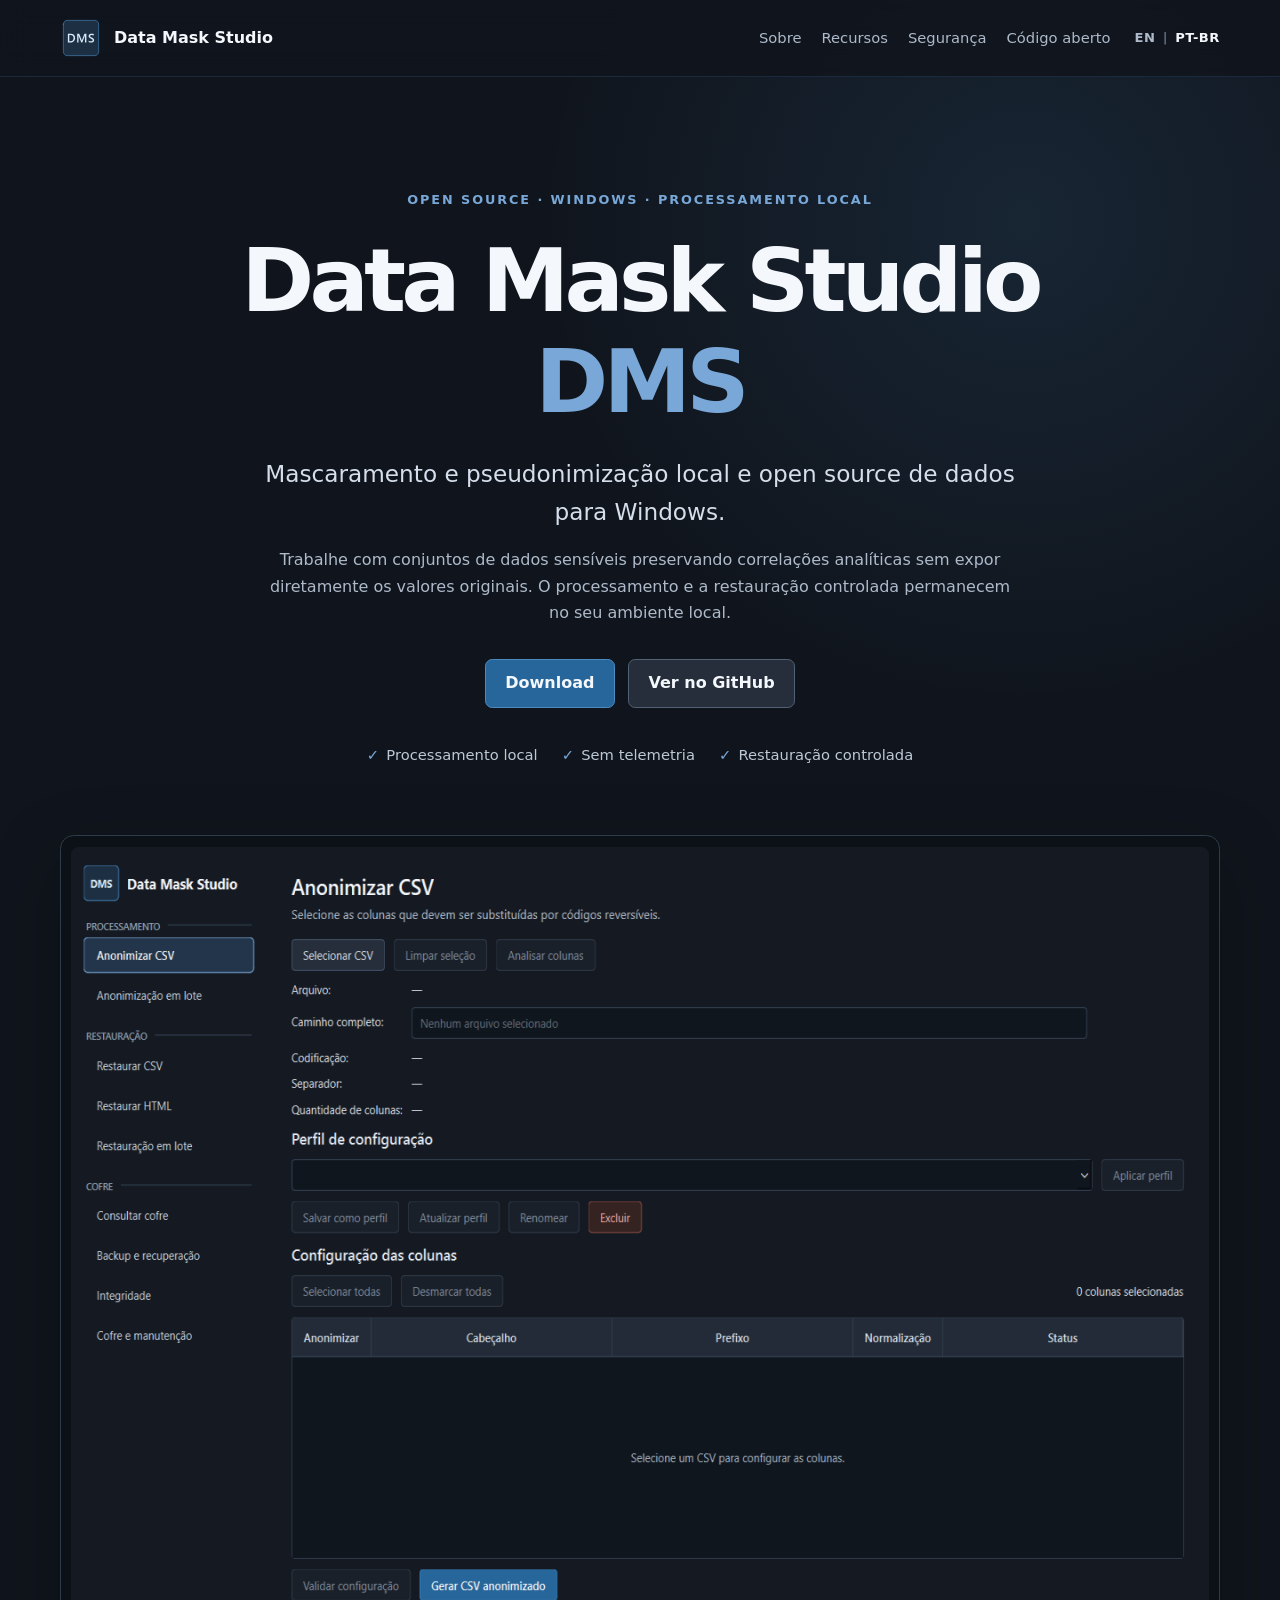
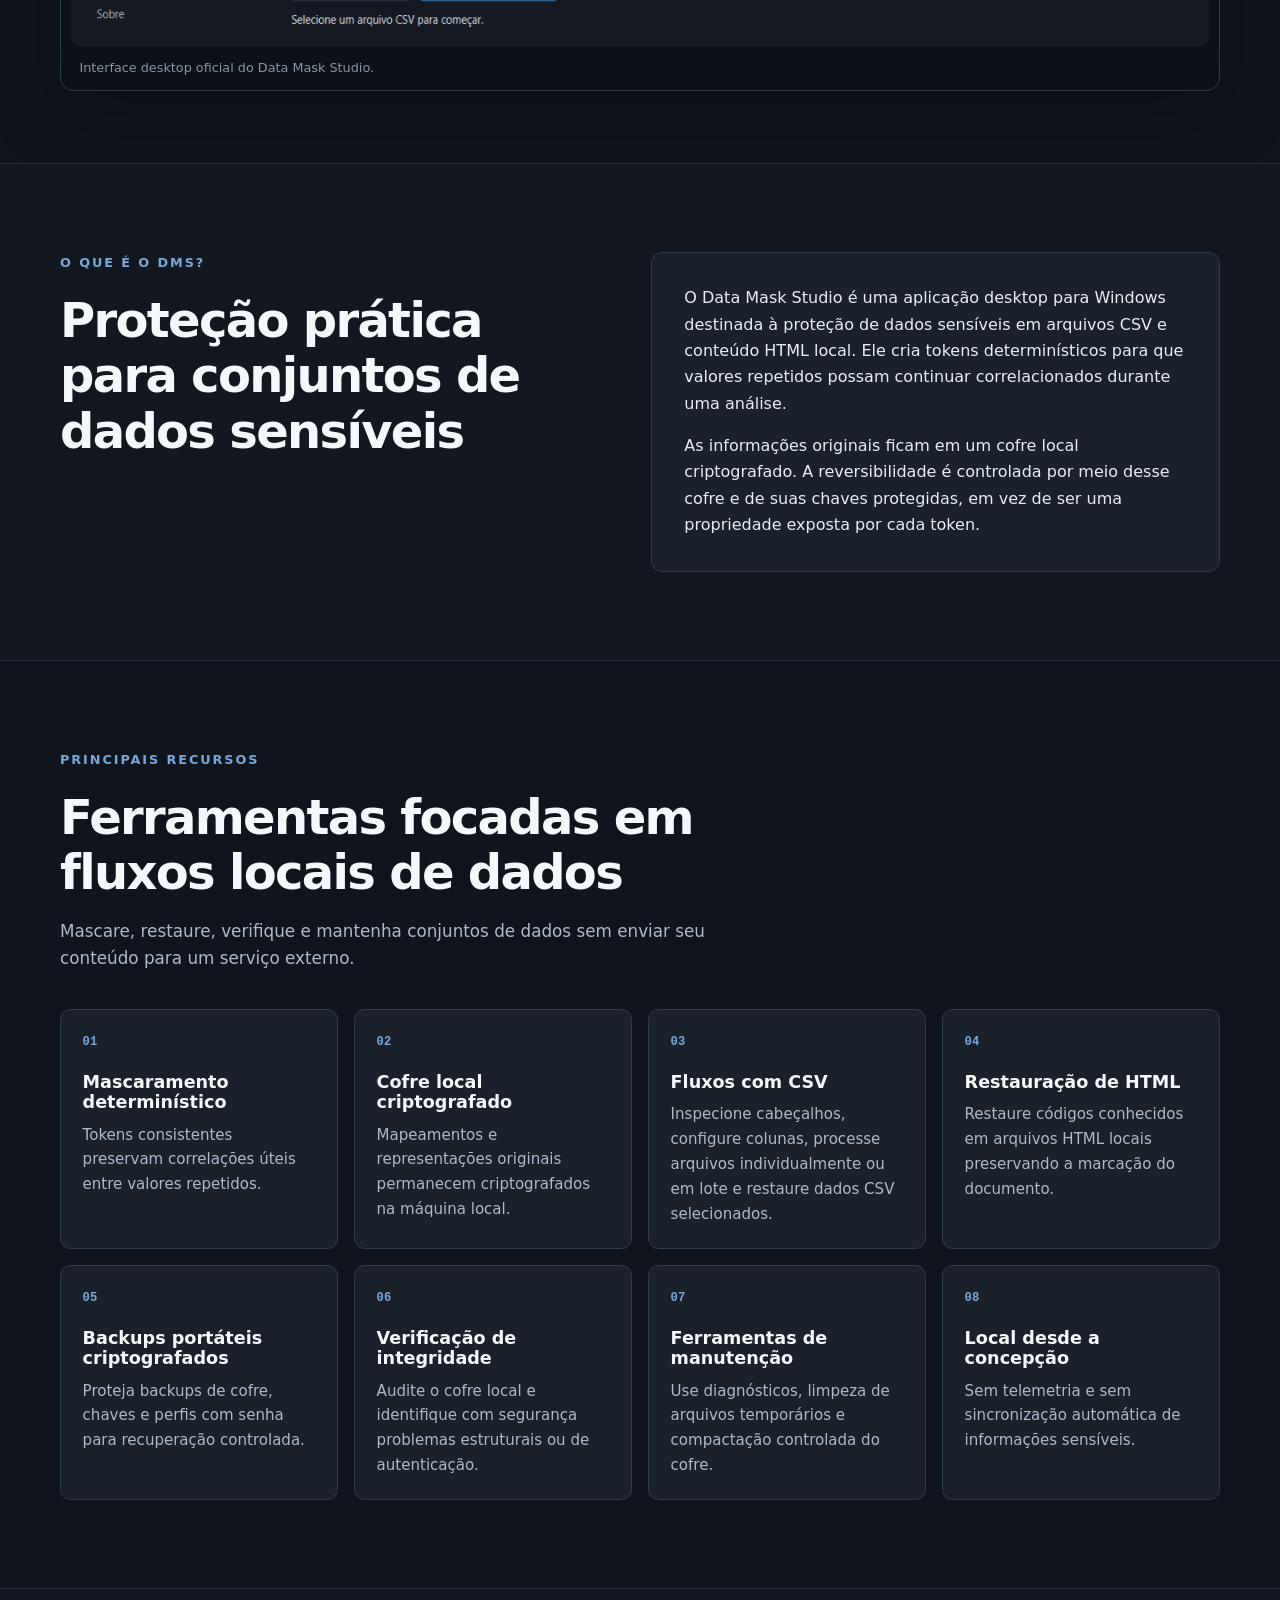
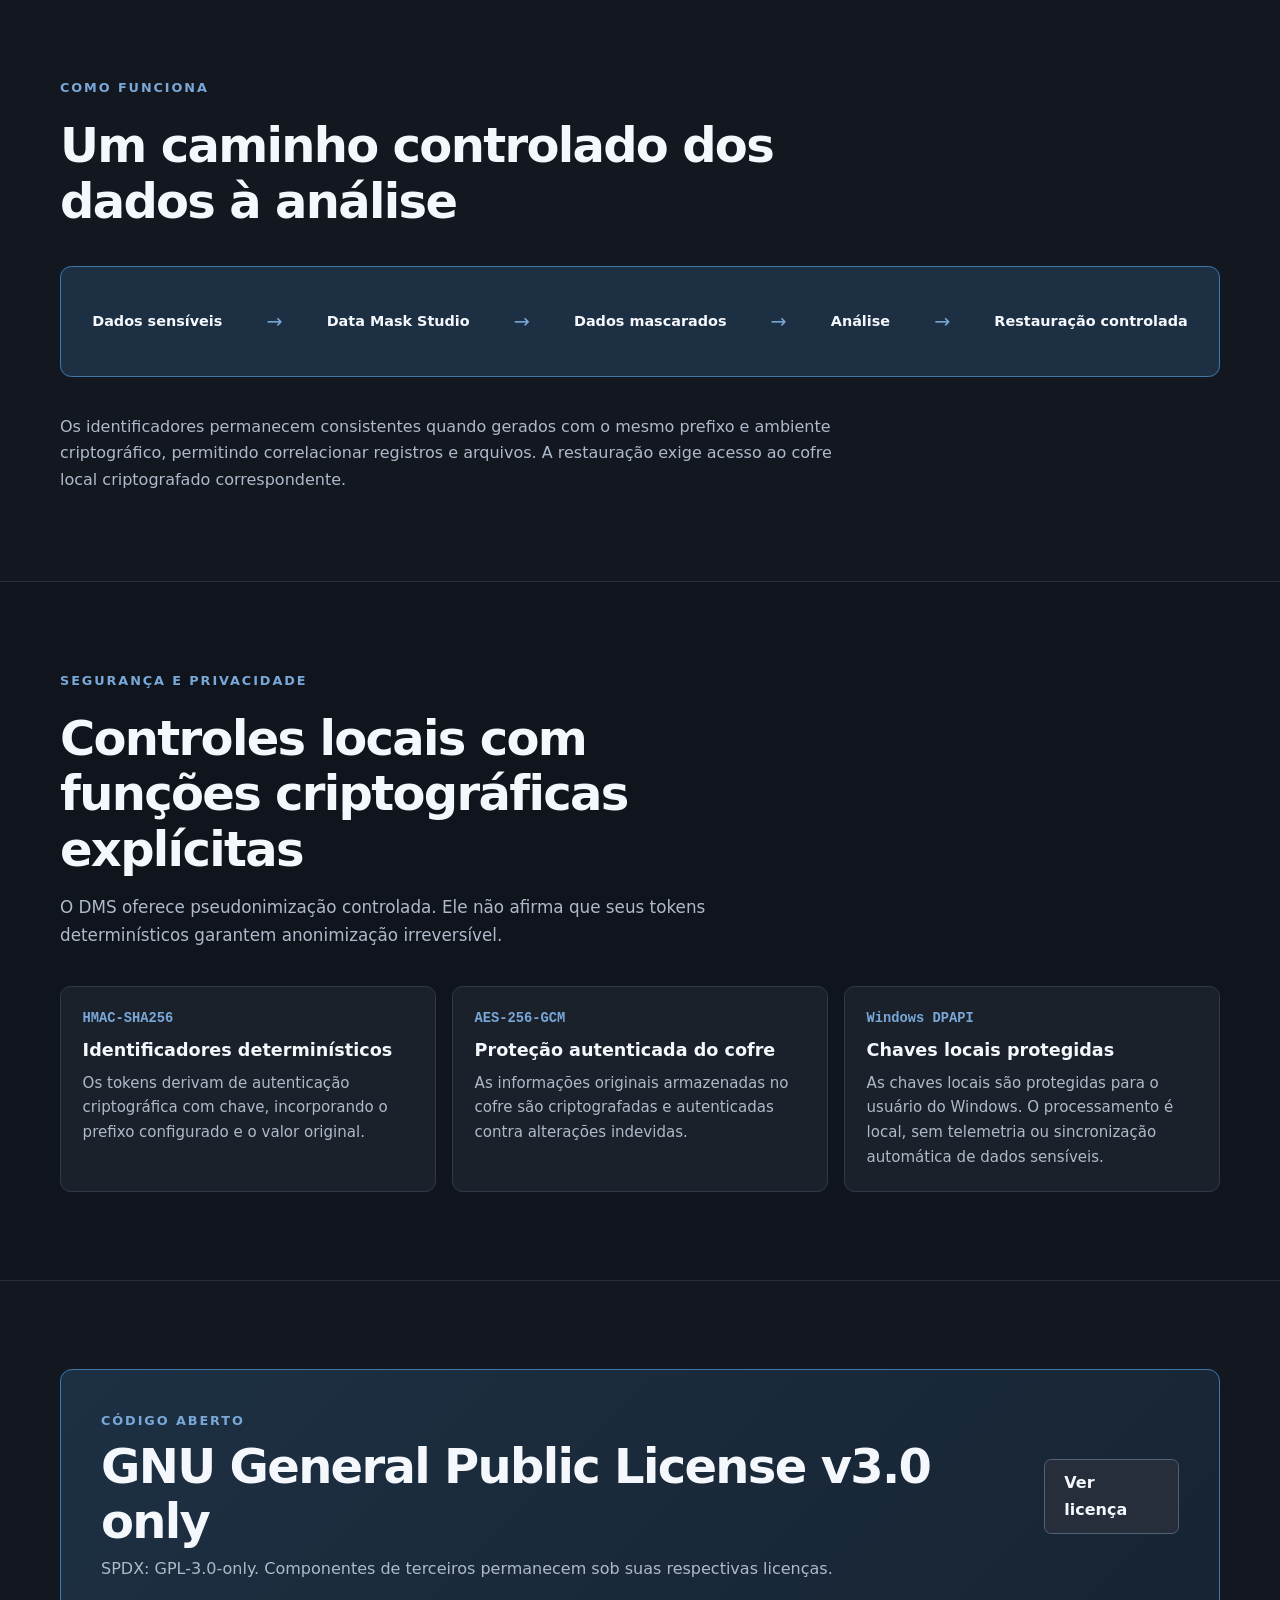
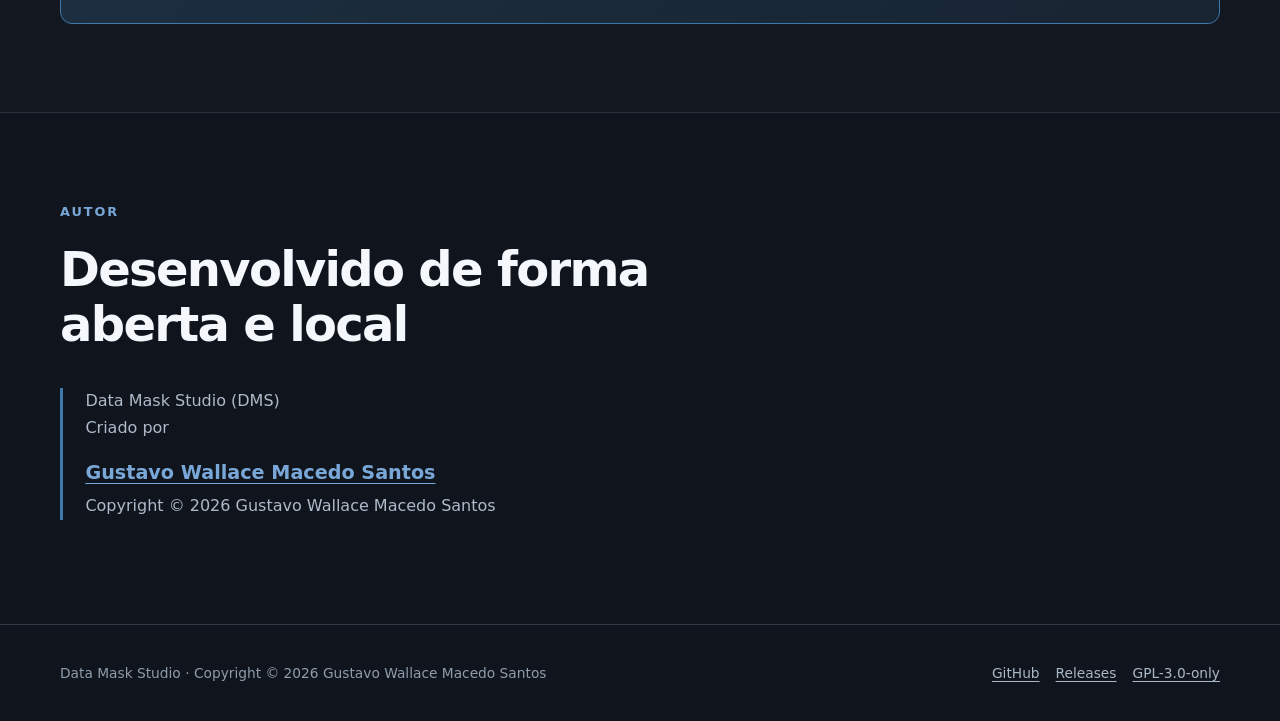
==== docs/pt-br/index.html @ a57880ec "site oficial do Data Mask Studio" ====
<!doctype html>
<html lang="pt-BR">
  <head>
    <meta charset="utf-8">
    <meta name="viewport" content="width=device-width, initial-scale=1">
    <meta name="theme-color" content="#10151d">
    <title>Data Mask Studio (DMS) — Mascaramento de Dados para Windows</title>
    <meta name="description" content="Data Mask Studio (DMS) é uma aplicação open source para mascaramento de dados e pseudonimização local de dados sensíveis no Windows.">
    <link rel="canonical" href="https://gustavo-wallace.github.io/data-mask-studio/pt-br/">
    <link rel="alternate" hreflang="en" href="https://gustavo-wallace.github.io/data-mask-studio/">
    <link rel="alternate" hreflang="pt-BR" href="https://gustavo-wallace.github.io/data-mask-studio/pt-br/">
    <link rel="alternate" hreflang="x-default" href="https://gustavo-wallace.github.io/data-mask-studio/">
    <link rel="icon" href="../assets/dms_icon.svg" type="image/svg+xml">
    <link rel="stylesheet" href="../styles.css">
    <meta property="og:title" content="Data Mask Studio (DMS) — Mascaramento de Dados para Windows">
    <meta property="og:description" content="Mascaramento e pseudonimização local e open source de dados sensíveis para Windows.">
    <meta property="og:type" content="website">
    <meta property="og:url" content="https://gustavo-wallace.github.io/data-mask-studio/pt-br/">
    <meta property="og:image" content="https://gustavo-wallace.github.io/data-mask-studio/assets/dms_icon_1024.png">
    <meta property="og:image:alt" content="Monograma DMS do Data Mask Studio">
    <meta property="og:site_name" content="Data Mask Studio">
    <meta property="og:locale" content="pt_BR">
    <meta property="og:locale:alternate" content="en_US">
    <script type="application/ld+json">
      {
        "@context": "https://schema.org",
        "@type": "SoftwareApplication",
        "name": "Data Mask Studio",
        "alternateName": "DMS",
        "description": "Aplicação local para Windows voltada ao mascaramento determinístico e à pseudonimização controlada de dados.",
        "applicationCategory": "SecurityApplication",
        "operatingSystem": "Windows",
        "codeRepository": "https://github.com/Gustavo-Wallace/data-mask-studio",
        "downloadUrl": "https://github.com/Gustavo-Wallace/data-mask-studio/releases/latest",
        "license": "https://www.gnu.org/licenses/gpl-3.0.html",
        "author": {
          "@type": "Person",
          "name": "Gustavo Wallace Macedo Santos",
          "url": "https://github.com/Gustavo-Wallace"
        }
      }
    </script>
  </head>
  <body>
    <a class="skip-link" href="#conteudo-principal">Ir para o conteúdo principal</a>
    <header class="site-header">
      <div class="container header-inner">
        <a class="brand" href="./" aria-label="Página inicial do Data Mask Studio">
          <img src="../assets/dms_icon.svg" alt="" width="42" height="42">
          <span>Data Mask Studio</span>
        </a>
        <div class="header-actions">
          <nav class="primary-nav" aria-label="Navegação principal">
            <a href="#sobre">Sobre</a>
            <a href="#recursos">Recursos</a>
            <a href="#seguranca">Segurança</a>
            <a href="#codigo-aberto">Código aberto</a>
          </nav>
          <nav class="language-switcher" aria-label="Seleção de idioma">
            <a href="../" lang="en" hreflang="en">EN</a>
            <span aria-hidden="true">|</span>
            <a href="./" lang="pt-BR" hreflang="pt-BR" aria-current="page">PT-BR</a>
          </nav>
        </div>
      </div>
    </header>

    <main id="conteudo-principal">
      <section class="hero">
        <div class="container">
          <div class="hero-copy">
            <p class="eyebrow">Open source · Windows · Processamento local</p>
            <h1>Data Mask Studio <span>DMS</span></h1>
            <p class="hero-lead">Mascaramento e pseudonimização local e open source de dados para Windows.</p>
            <p class="hero-summary">Trabalhe com conjuntos de dados sensíveis preservando correlações analíticas sem expor diretamente os valores originais. O processamento e a restauração controlada permanecem no seu ambiente local.</p>
            <div class="button-row">
              <a class="button button-primary" href="https://github.com/Gustavo-Wallace/data-mask-studio/releases/latest">Download</a>
              <a class="button" href="https://github.com/Gustavo-Wallace/data-mask-studio">Ver no GitHub</a>
            </div>
            <ul class="trust-list" aria-label="Principais características de privacidade">
              <li>Processamento local</li>
              <li>Sem telemetria</li>
              <li>Restauração controlada</li>
            </ul>
          </div>
          <figure class="product-preview">
            <img src="../assets/data-mask-studio-main.png" alt="Interface desktop do Data Mask Studio exibindo a configuração do mascaramento de CSV" width="1280" height="800">
            <figcaption>Interface desktop oficial do Data Mask Studio.</figcaption>
          </figure>
        </div>
      </section>

      <section class="section section-quiet" id="sobre">
        <div class="container two-column">
          <div class="section-heading">
            <p class="eyebrow">O que é o DMS?</p>
            <h2>Proteção prática para conjuntos de dados sensíveis</h2>
          </div>
          <div class="prose-panel">
            <p>O Data Mask Studio é uma aplicação desktop para Windows destinada à proteção de dados sensíveis em arquivos CSV e conteúdo HTML local. Ele cria tokens determinísticos para que valores repetidos possam continuar correlacionados durante uma análise.</p>
            <p>As informações originais ficam em um cofre local criptografado. A reversibilidade é controlada por meio desse cofre e de suas chaves protegidas, em vez de ser uma propriedade exposta por cada token.</p>
          </div>
        </div>
      </section>

      <section class="section" id="recursos">
        <div class="container">
          <div class="section-heading">
            <p class="eyebrow">Principais recursos</p>
            <h2>Ferramentas focadas em fluxos locais de dados</h2>
            <p class="section-intro">Mascare, restaure, verifique e mantenha conjuntos de dados sem enviar seu conteúdo para um serviço externo.</p>
          </div>
          <div class="feature-grid">
            <article class="feature-card">
              <span class="feature-number">01</span>
              <h3>Mascaramento determinístico</h3>
              <p>Tokens consistentes preservam correlações úteis entre valores repetidos.</p>
            </article>
            <article class="feature-card">
              <span class="feature-number">02</span>
              <h3>Cofre local criptografado</h3>
              <p>Mapeamentos e representações originais permanecem criptografados na máquina local.</p>
            </article>
            <article class="feature-card">
              <span class="feature-number">03</span>
              <h3>Fluxos com CSV</h3>
              <p>Inspecione cabeçalhos, configure colunas, processe arquivos individualmente ou em lote e restaure dados CSV selecionados.</p>
            </article>
            <article class="feature-card">
              <span class="feature-number">04</span>
              <h3>Restauração de HTML</h3>
              <p>Restaure códigos conhecidos em arquivos HTML locais preservando a marcação do documento.</p>
            </article>
            <article class="feature-card">
              <span class="feature-number">05</span>
              <h3>Backups portáteis criptografados</h3>
              <p>Proteja backups de cofre, chaves e perfis com senha para recuperação controlada.</p>
            </article>
            <article class="feature-card">
              <span class="feature-number">06</span>
              <h3>Verificação de integridade</h3>
              <p>Audite o cofre local e identifique com segurança problemas estruturais ou de autenticação.</p>
            </article>
            <article class="feature-card">
              <span class="feature-number">07</span>
              <h3>Ferramentas de manutenção</h3>
              <p>Use diagnósticos, limpeza de arquivos temporários e compactação controlada do cofre.</p>
            </article>
            <article class="feature-card">
              <span class="feature-number">08</span>
              <h3>Local desde a concepção</h3>
              <p>Sem telemetria e sem sincronização automática de informações sensíveis.</p>
            </article>
          </div>
        </div>
      </section>

      <section class="section section-quiet" id="funcionamento">
        <div class="container">
          <div class="section-heading">
            <p class="eyebrow">Como funciona</p>
            <h2>Um caminho controlado dos dados à análise</h2>
          </div>
          <div class="workflow" aria-label="Fluxo do Data Mask Studio">
            <div class="workflow-step">Dados sensíveis</div>
            <span class="workflow-arrow" aria-hidden="true">→</span>
            <div class="workflow-step">Data Mask Studio</div>
            <span class="workflow-arrow" aria-hidden="true">→</span>
            <div class="workflow-step">Dados mascarados</div>
            <span class="workflow-arrow" aria-hidden="true">→</span>
            <div class="workflow-step">Análise</div>
            <span class="workflow-arrow" aria-hidden="true">→</span>
            <div class="workflow-step">Restauração controlada</div>
          </div>
          <p class="workflow-note">Os identificadores permanecem consistentes quando gerados com o mesmo prefixo e ambiente criptográfico, permitindo correlacionar registros e arquivos. A restauração exige acesso ao cofre local criptografado correspondente.</p>
        </div>
      </section>

      <section class="section" id="seguranca">
        <div class="container">
          <div class="section-heading">
            <p class="eyebrow">Segurança e privacidade</p>
            <h2>Controles locais com funções criptográficas explícitas</h2>
            <p class="section-intro">O DMS oferece pseudonimização controlada. Ele não afirma que seus tokens determinísticos garantem anonimização irreversível.</p>
          </div>
          <div class="security-grid">
            <article class="security-card">
              <strong>HMAC-SHA256</strong>
              <h3>Identificadores determinísticos</h3>
              <p>Os tokens derivam de autenticação criptográfica com chave, incorporando o prefixo configurado e o valor original.</p>
            </article>
            <article class="security-card">
              <strong>AES-256-GCM</strong>
              <h3>Proteção autenticada do cofre</h3>
              <p>As informações originais armazenadas no cofre são criptografadas e autenticadas contra alterações indevidas.</p>
            </article>
            <article class="security-card">
              <strong>Windows DPAPI</strong>
              <h3>Chaves locais protegidas</h3>
              <p>As chaves locais são protegidas para o usuário do Windows. O processamento é local, sem telemetria ou sincronização automática de dados sensíveis.</p>
            </article>
          </div>
        </div>
      </section>

      <section class="section section-quiet" id="codigo-aberto">
        <div class="container">
          <div class="license-panel">
            <div>
              <p class="eyebrow">Código aberto</p>
              <h2>GNU General Public License v3.0 only</h2>
              <p>SPDX: GPL-3.0-only. Componentes de terceiros permanecem sob suas respectivas licenças.</p>
            </div>
            <a class="button" href="https://github.com/Gustavo-Wallace/data-mask-studio/blob/main/LICENSE">Ver licença</a>
          </div>
        </div>
      </section>

      <section class="section" id="autor">
        <div class="container">
          <div class="section-heading">
            <p class="eyebrow">Autor</p>
            <h2>Desenvolvido de forma aberta e local</h2>
          </div>
          <div class="author-card">
            <p>Data Mask Studio (DMS)<br>Criado por</p>
            <p class="author-name"><a href="https://github.com/Gustavo-Wallace">Gustavo Wallace Macedo Santos</a></p>
            <p>Copyright © 2026 Gustavo Wallace Macedo Santos</p>
          </div>
        </div>
      </section>
    </main>

    <footer class="site-footer">
      <div class="container footer-inner">
        <span>Data Mask Studio · Copyright © 2026 Gustavo Wallace Macedo Santos</span>
        <nav class="footer-links" aria-label="Navegação do rodapé">
          <a href="https://github.com/Gustavo-Wallace/data-mask-studio">GitHub</a>
          <a href="https://github.com/Gustavo-Wallace/data-mask-studio/releases">Releases</a>
          <a href="https://github.com/Gustavo-Wallace/data-mask-studio/blob/main/LICENSE">GPL-3.0-only</a>
        </nav>
      </div>
    </footer>
  </body>
</html>
---- docs/styles.css ----
:root {
  color-scheme: dark;
  --background: #10151d;
  --surface: #151a22;
  --surface-raised: #1a212b;
  --surface-accent: #1d3043;
  --border: #303b49;
  --border-strong: #3f78aa;
  --text: #e8edf5;
  --text-strong: #f4f7fb;
  --text-muted: #aebaca;
  --accent: #79a8d8;
  --accent-strong: #4b8bc2;
  --focus: #9ac8f3;
  --max-width: 1160px;
  --shadow: 0 24px 70px rgb(0 0 0 / 28%);
}

* {
  box-sizing: border-box;
}

html {
  scroll-behavior: smooth;
}

body {
  margin: 0;
  background:
    radial-gradient(circle at 80% 4%, rgb(63 120 170 / 16%), transparent 30rem),
    var(--background);
  color: var(--text);
  font-family: Inter, ui-sans-serif, system-ui, -apple-system, BlinkMacSystemFont,
    "Segoe UI", sans-serif;
  font-size: 1rem;
  line-height: 1.65;
}

img {
  display: block;
  max-width: 100%;
}

a {
  color: var(--accent);
  text-underline-offset: 0.2em;
}

a:hover {
  color: #b7dcff;
}

a:focus-visible,
button:focus-visible {
  border-radius: 0.25rem;
  outline: 3px solid var(--focus);
  outline-offset: 4px;
}

.skip-link {
  position: fixed;
  z-index: 20;
  top: 0.75rem;
  left: 0.75rem;
  padding: 0.65rem 1rem;
  border-radius: 0.35rem;
  background: var(--text-strong);
  color: var(--background);
  transform: translateY(-160%);
}

.skip-link:focus {
  color: var(--background);
  transform: translateY(0);
}

.container {
  width: min(calc(100% - 2.5rem), var(--max-width));
  margin-inline: auto;
}

.site-header {
  position: relative;
  z-index: 10;
  border-bottom: 1px solid rgb(63 120 170 / 22%);
  background: rgb(16 21 29 / 88%);
  backdrop-filter: blur(14px);
}

.header-inner {
  display: flex;
  min-height: 76px;
  align-items: center;
  justify-content: space-between;
  gap: 2rem;
}

.brand {
  display: inline-flex;
  align-items: center;
  gap: 0.75rem;
  color: var(--text-strong);
  font-weight: 720;
  text-decoration: none;
}

.brand img {
  width: 42px;
  height: 42px;
}

.header-actions,
.primary-nav,
.language-switcher {
  display: flex;
  align-items: center;
}

.header-actions {
  gap: 1.5rem;
}

.primary-nav {
  gap: 1.25rem;
}

.primary-nav a {
  color: var(--text-muted);
  font-size: 0.92rem;
  text-decoration: none;
}

.primary-nav a:hover {
  color: var(--text-strong);
}

.language-switcher {
  gap: 0.45rem;
  color: #637386;
  font-size: 0.82rem;
  font-weight: 720;
  letter-spacing: 0.04em;
}

.language-switcher a {
  color: var(--text-muted);
  text-decoration: none;
}

.language-switcher a[aria-current="page"] {
  color: var(--text-strong);
}

.hero {
  padding: 7rem 0 4.5rem;
  text-align: center;
}

.hero-copy {
  max-width: 900px;
  margin-inline: auto;
}

.eyebrow {
  margin: 0 0 1.25rem;
  color: var(--accent);
  font-size: 0.8rem;
  font-weight: 750;
  letter-spacing: 0.15em;
  text-transform: uppercase;
}

h1,
h2,
h3,
p {
  margin-top: 0;
}

h1,
h2,
h3 {
  color: var(--text-strong);
  line-height: 1.15;
}

h1 {
  max-width: 850px;
  margin-right: auto;
  margin-bottom: 1.4rem;
  margin-left: auto;
  font-size: clamp(2.7rem, 7vw, 5.5rem);
  letter-spacing: -0.055em;
}

h1 span {
  color: var(--accent);
}

h2 {
  margin-bottom: 1.1rem;
  font-size: clamp(2rem, 4vw, 3rem);
  letter-spacing: -0.035em;
}

h3 {
  margin-bottom: 0.65rem;
  font-size: 1.1rem;
}

.hero-lead {
  max-width: 780px;
  margin: 0 auto 1rem;
  color: #d5deea;
  font-size: clamp(1.15rem, 2.4vw, 1.45rem);
}

.hero-summary,
.section-intro,
.feature-card p,
.security-card p,
.author-card p {
  color: var(--text-muted);
}

.hero-summary {
  max-width: 760px;
  margin: 0 auto 2rem;
}

.button-row {
  display: flex;
  flex-wrap: wrap;
  justify-content: center;
  gap: 0.85rem;
}

.button {
  display: inline-flex;
  min-height: 46px;
  align-items: center;
  justify-content: center;
  padding: 0.65rem 1.2rem;
  border: 1px solid #526174;
  border-radius: 0.45rem;
  background: #252e3a;
  color: var(--text-strong);
  font-weight: 700;
  text-decoration: none;
}

.button:hover {
  border-color: var(--accent);
  background: #303b49;
  color: #fff;
}

.button-primary {
  border-color: var(--accent-strong);
  background: #27669a;
}

.button-primary:hover {
  background: #3078b2;
}

.trust-list {
  display: flex;
  flex-wrap: wrap;
  justify-content: center;
  gap: 0.65rem 1.5rem;
  margin: 2.2rem 0 0;
  padding: 0;
  color: #bdc8d5;
  font-size: 0.92rem;
  list-style: none;
}

.trust-list li::before {
  margin-right: 0.45rem;
  color: var(--accent);
  content: "✓";
  font-weight: 800;
}

.product-preview {
  margin: 4.25rem auto 0;
  padding: 0.65rem;
  border: 1px solid var(--border);
  border-radius: 0.85rem;
  background: #0c1118;
  box-shadow: var(--shadow);
}

.product-preview img {
  width: 100%;
  border-radius: 0.5rem;
}

.product-preview figcaption {
  padding: 0.65rem 0.5rem 0.1rem;
  color: #8796a8;
  font-size: 0.8rem;
  text-align: left;
}

.section {
  padding: 5.5rem 0;
}

.section-quiet {
  border-top: 1px solid rgb(48 59 73 / 70%);
  border-bottom: 1px solid rgb(48 59 73 / 70%);
  background: rgb(21 26 34 / 72%);
}

.section-heading {
  max-width: 720px;
  margin-bottom: 2.25rem;
}

.section-intro {
  margin-bottom: 0;
  font-size: 1.05rem;
}

.two-column {
  display: grid;
  grid-template-columns: 0.95fr 1.05fr;
  gap: clamp(2rem, 6vw, 5rem);
  align-items: start;
}

.two-column .section-heading {
  margin-bottom: 0;
}

.prose-panel {
  padding: clamp(1.3rem, 3vw, 2rem);
  border: 1px solid var(--border);
  border-radius: 0.7rem;
  background: var(--surface-raised);
}

.prose-panel p:last-child {
  margin-bottom: 0;
}

.feature-grid,
.security-grid {
  display: grid;
  grid-template-columns: repeat(4, 1fr);
  gap: 1rem;
}

.feature-card,
.security-card {
  min-height: 100%;
  padding: 1.35rem;
  border: 1px solid var(--border);
  border-radius: 0.65rem;
  background: var(--surface-raised);
}

.feature-card p,
.security-card p {
  margin-bottom: 0;
  font-size: 0.94rem;
}

.feature-number {
  display: block;
  margin-bottom: 1.25rem;
  color: var(--accent);
  font-family: ui-monospace, SFMono-Regular, Consolas, monospace;
  font-size: 0.76rem;
  font-weight: 750;
}

.workflow {
  display: grid;
  grid-template-columns: repeat(9, auto);
  align-items: center;
  justify-content: space-between;
  gap: 0.65rem;
  margin: 2.3rem 0;
  padding: 1.3rem;
  border: 1px solid var(--border-strong);
  border-radius: 0.7rem;
  background: var(--surface-accent);
}

.workflow-step {
  display: flex;
  min-height: 68px;
  align-items: center;
  justify-content: center;
  padding: 0.65rem;
  color: var(--text-strong);
  font-size: 0.9rem;
  font-weight: 700;
  text-align: center;
}

.workflow-arrow {
  color: var(--accent);
  font-size: 1.2rem;
}

.workflow-note {
  max-width: 810px;
  margin-bottom: 0;
  color: var(--text-muted);
}

.security-grid {
  grid-template-columns: repeat(3, 1fr);
}

.security-card strong {
  display: block;
  margin-bottom: 0.55rem;
  color: var(--accent);
  font-family: ui-monospace, SFMono-Regular, Consolas, monospace;
  font-size: 0.86rem;
}

.license-panel {
  display: flex;
  align-items: center;
  justify-content: space-between;
  gap: 2rem;
  padding: clamp(1.5rem, 4vw, 2.5rem);
  border: 1px solid var(--border-strong);
  border-radius: 0.75rem;
  background: linear-gradient(135deg, #1d3043, #172432);
}

.license-panel h2,
.license-panel p {
  margin-bottom: 0.45rem;
}

.license-panel p:last-child {
  margin-bottom: 0;
  color: var(--text-muted);
}

.author-card {
  max-width: 760px;
  padding-left: 1.4rem;
  border-left: 3px solid var(--border-strong);
}

.author-card .author-name {
  margin-bottom: 0.3rem;
  color: var(--text-strong);
  font-size: 1.2rem;
  font-weight: 720;
}

.site-footer {
  padding: 2.3rem 0;
  border-top: 1px solid var(--border);
  color: #8e9cac;
  font-size: 0.86rem;
}

.footer-inner,
.footer-links {
  display: flex;
  align-items: center;
}

.footer-inner {
  justify-content: space-between;
  gap: 1.5rem;
}

.footer-links {
  flex-wrap: wrap;
  justify-content: flex-end;
  gap: 1rem;
}

.footer-links a {
  color: #aab7c6;
}

@media (max-width: 920px) {
  .primary-nav {
    display: none;
  }

  .two-column {
    grid-template-columns: 1fr;
  }

  .feature-grid {
    grid-template-columns: repeat(2, 1fr);
  }

  .workflow {
    grid-template-columns: 1fr;
  }

  .workflow-step {
    min-height: auto;
  }

  .workflow-arrow {
    transform: rotate(90deg);
    text-align: center;
  }
}

@media (max-width: 680px) {
  .container {
    width: min(calc(100% - 1.5rem), var(--max-width));
  }

  .header-inner {
    min-height: 68px;
  }

  .brand span {
    display: none;
  }

  .header-actions {
    gap: 0.75rem;
  }

  .hero {
    padding-top: 4.5rem;
  }

  .section {
    padding: 4rem 0;
  }

  .feature-grid,
  .security-grid {
    grid-template-columns: 1fr;
  }

  .license-panel,
  .footer-inner {
    align-items: flex-start;
    flex-direction: column;
  }

  .footer-links {
    justify-content: flex-start;
  }
}

@media (prefers-reduced-motion: reduce) {
  html {
    scroll-behavior: auto;
  }
}
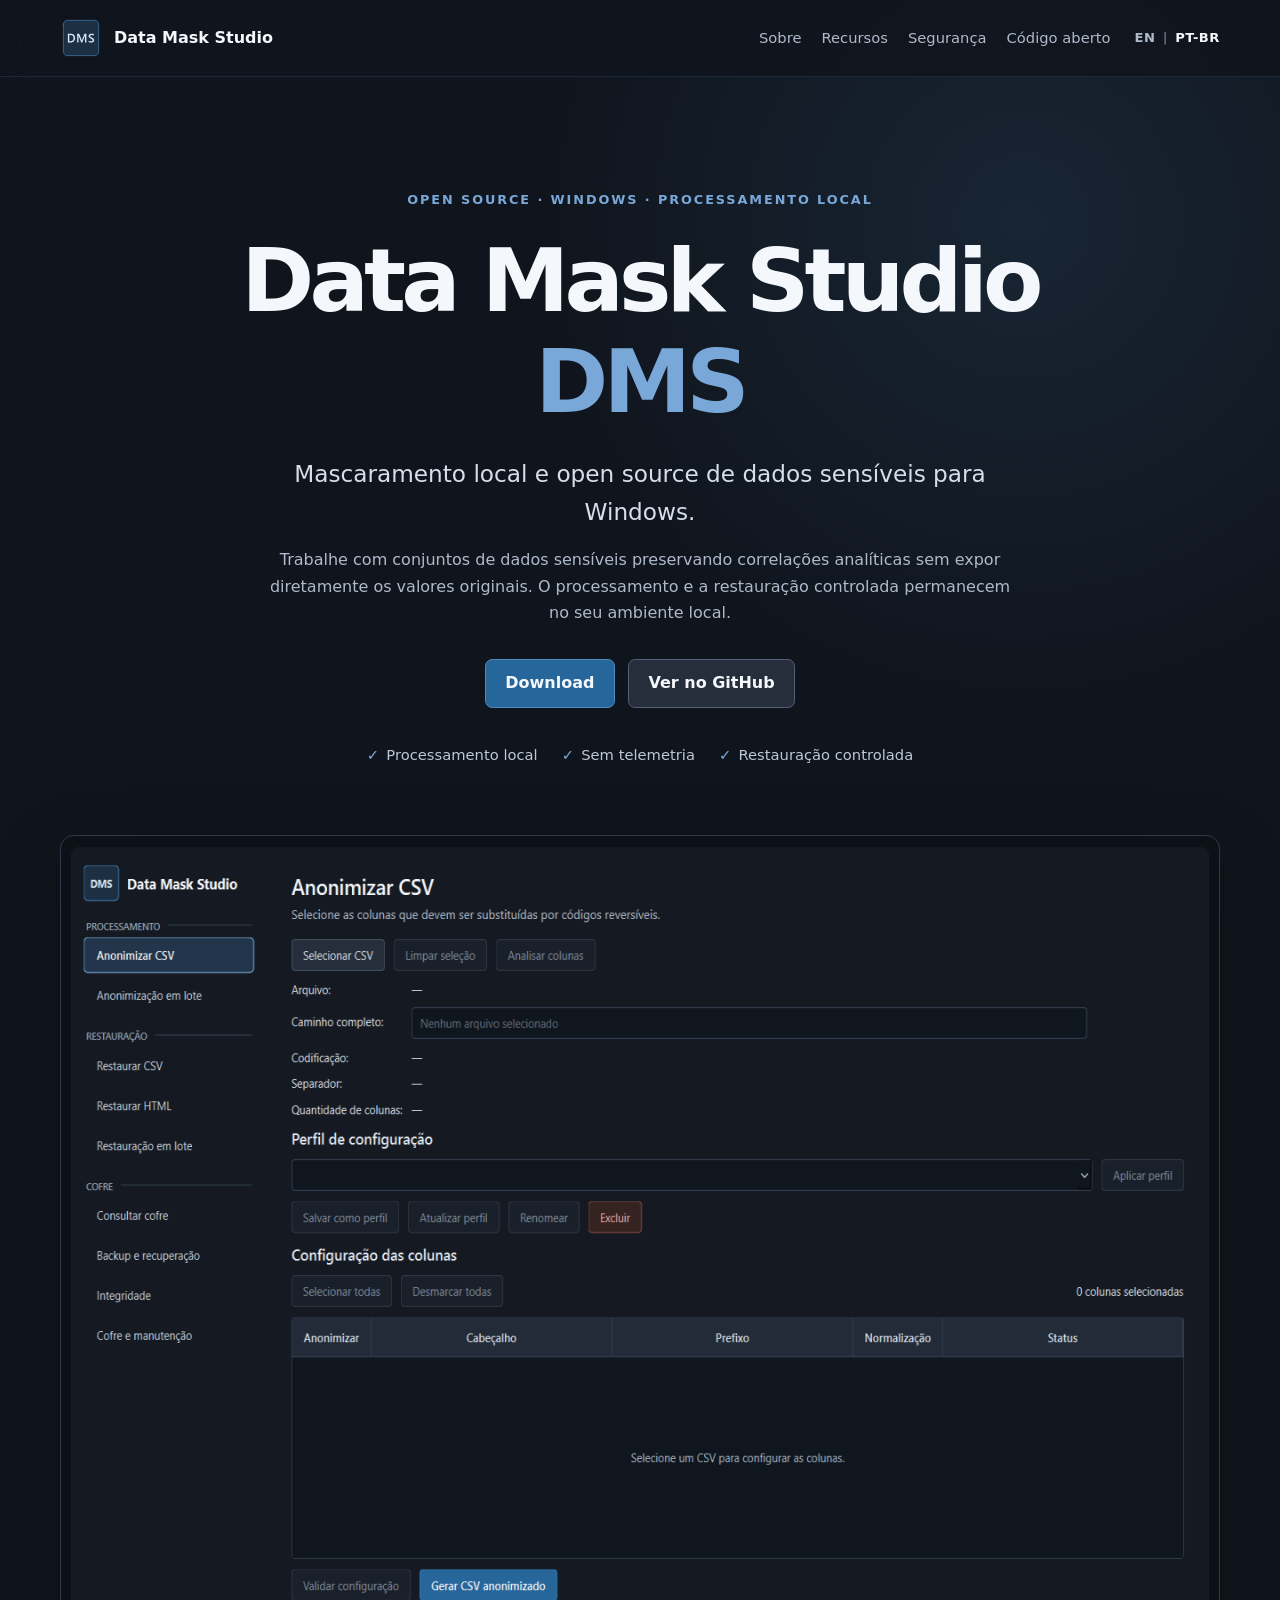
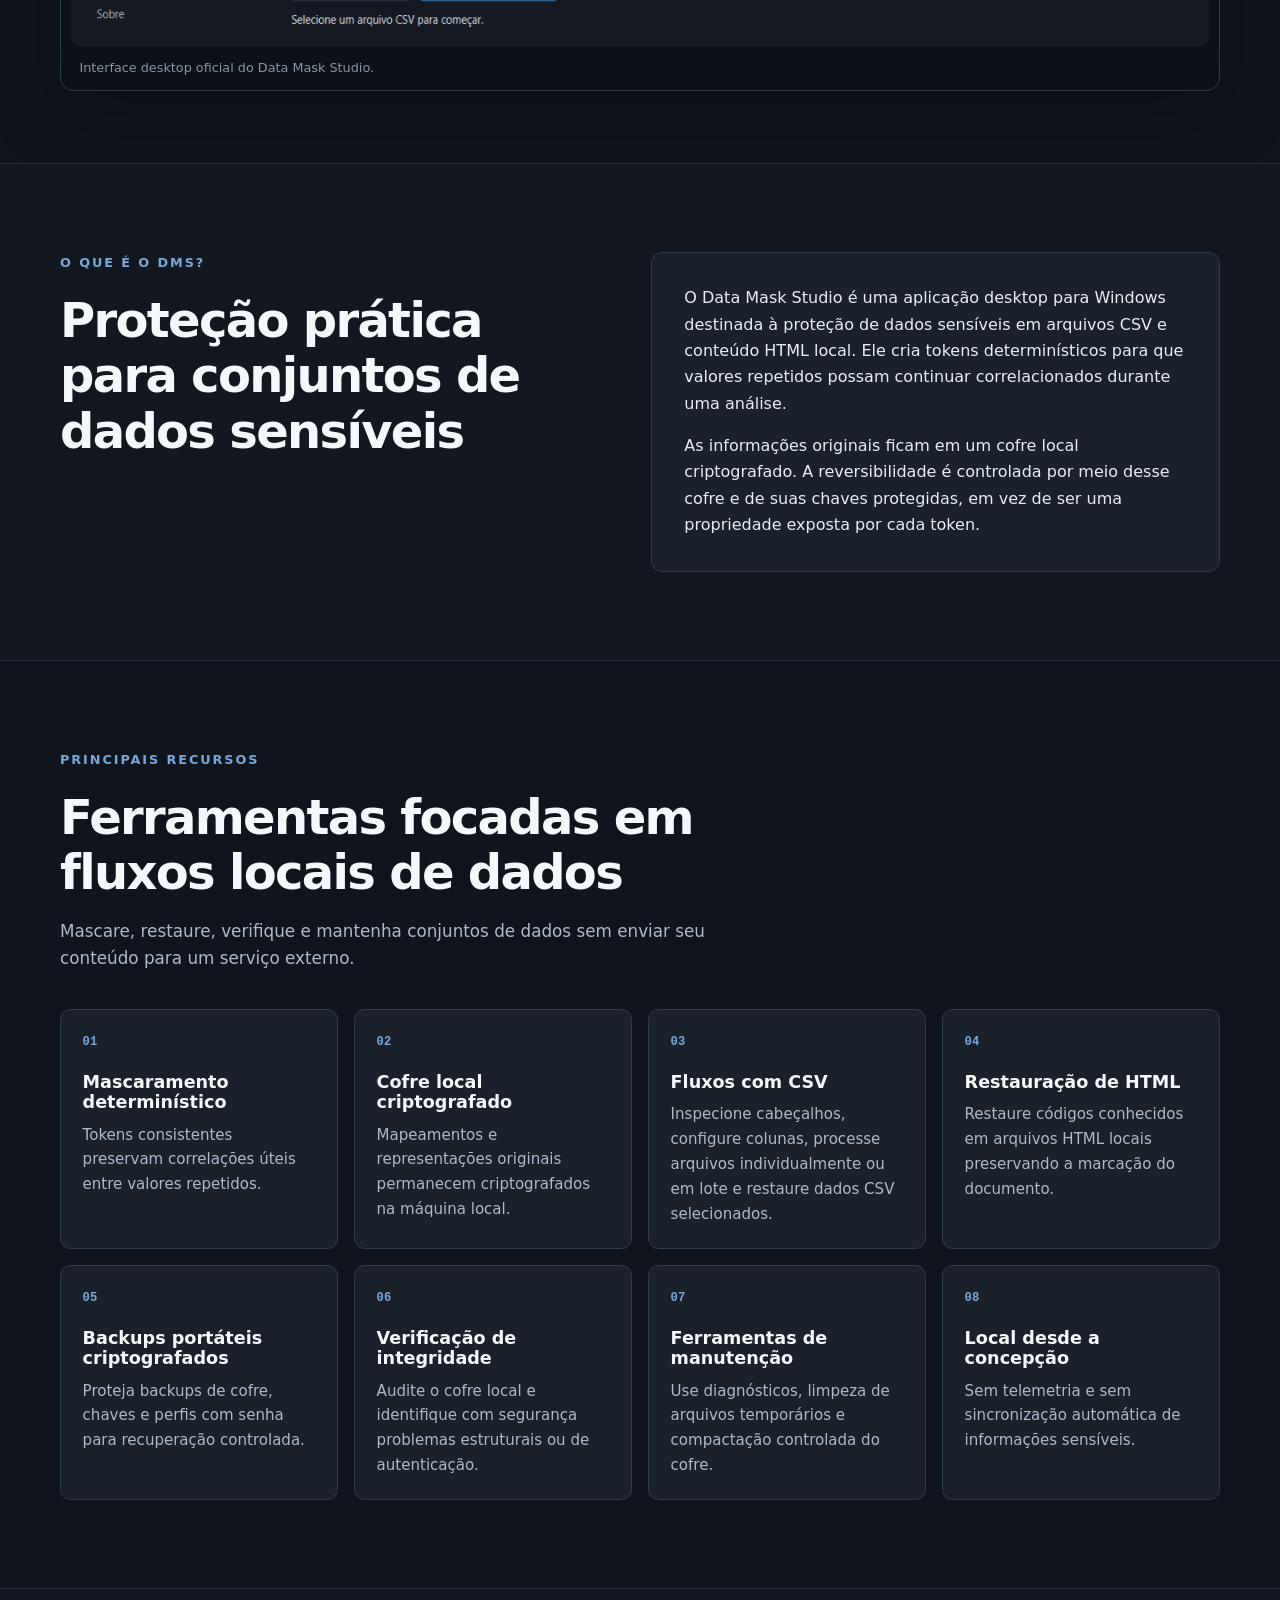
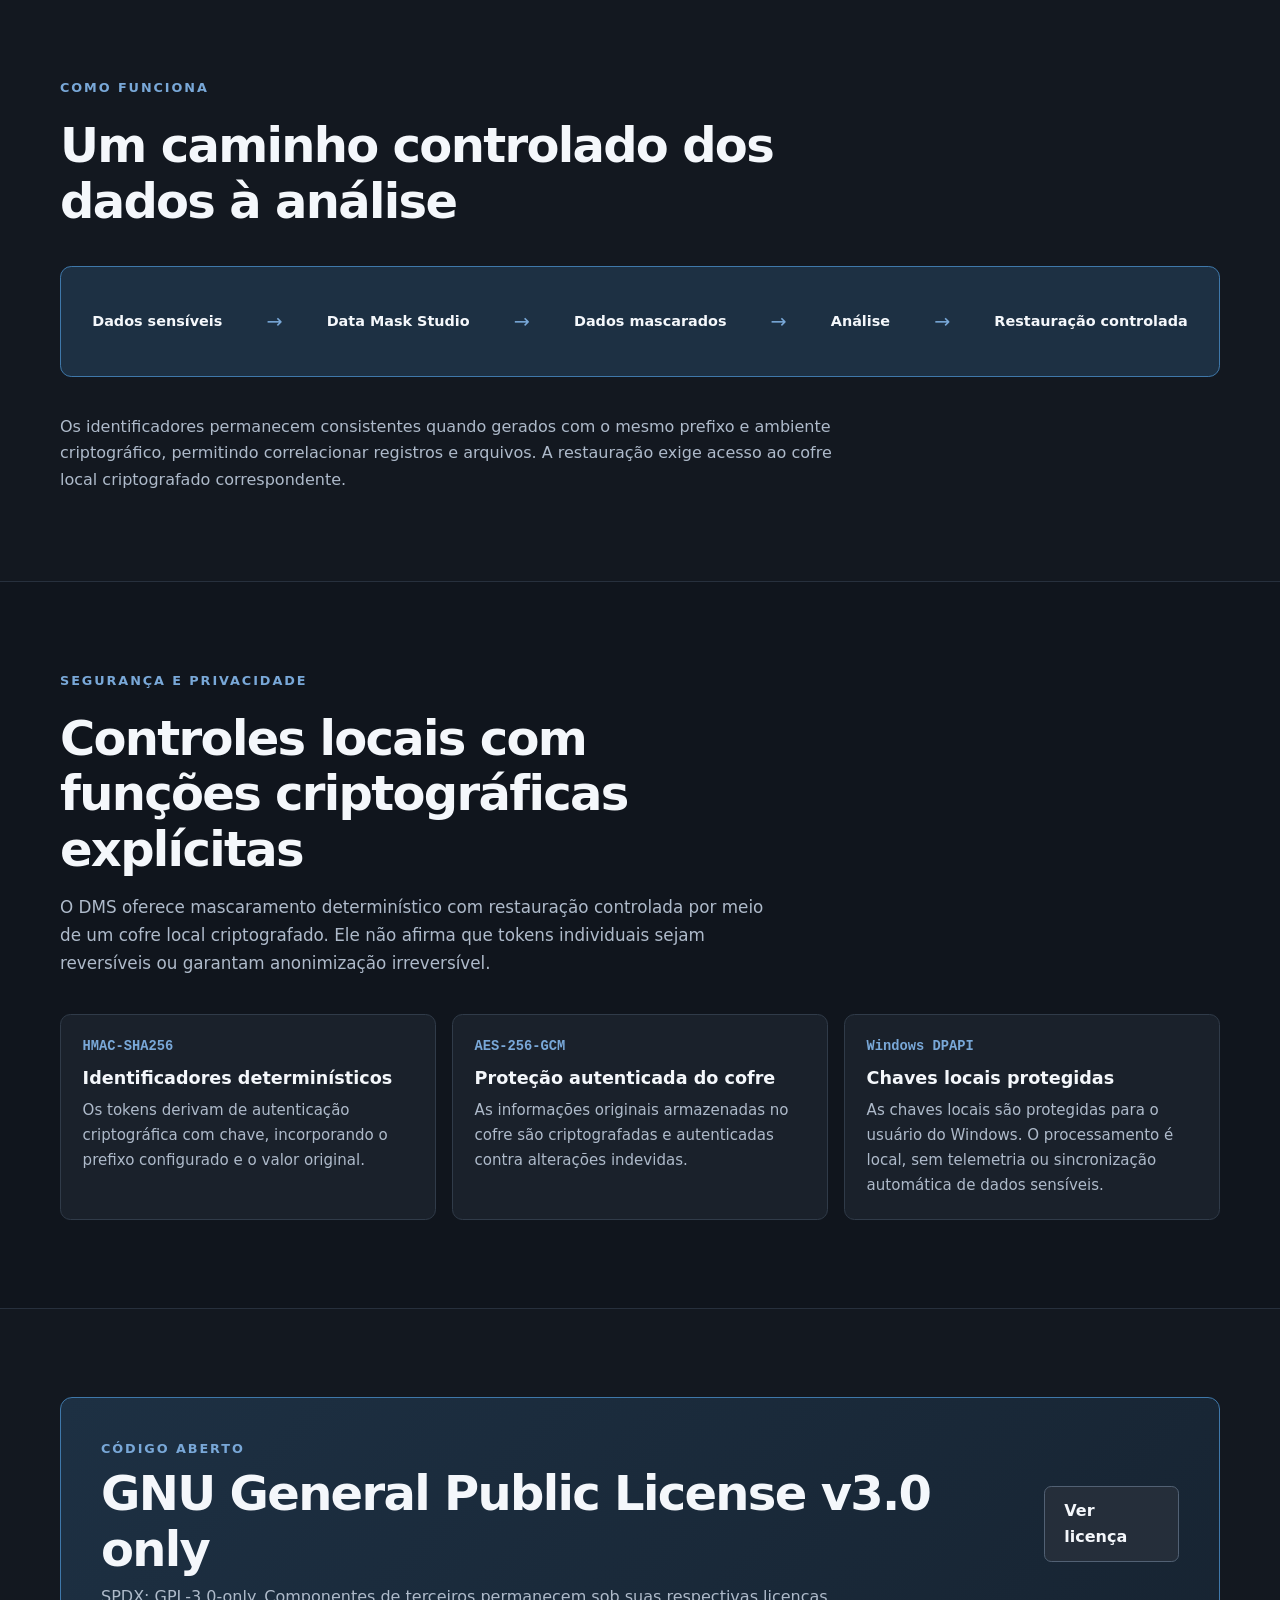
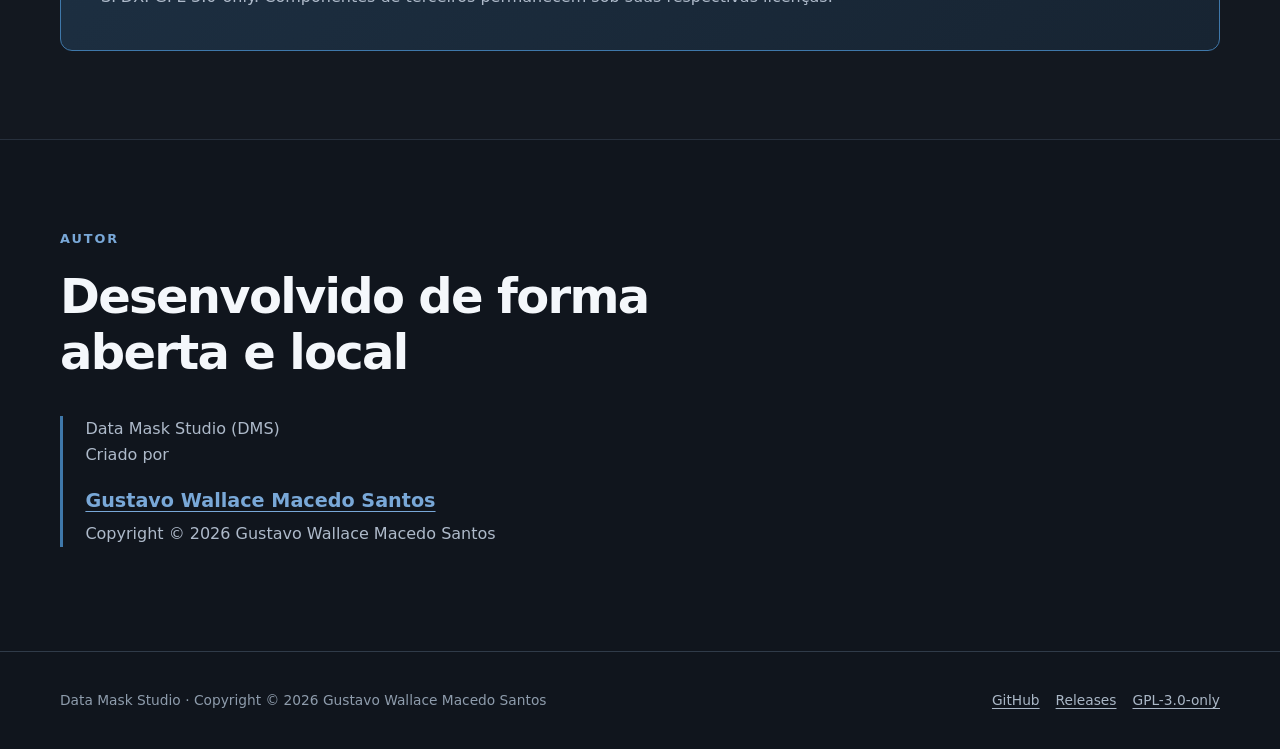
==== commit 3f0798a2: "padroniza comunicação pública em torno de data masking" ====
--- a/docs/pt-br/index.html
+++ b/docs/pt-br/index.html
@@ -5,7 +5,7 @@
     <meta name="viewport" content="width=device-width, initial-scale=1">
     <meta name="theme-color" content="#10151d">
     <title>Data Mask Studio (DMS) — Mascaramento de Dados para Windows</title>
-    <meta name="description" content="Data Mask Studio (DMS) é uma aplicação open source para mascaramento de dados e pseudonimização local de dados sensíveis no Windows.">
+    <meta name="description" content="Data Mask Studio (DMS) é uma aplicação open source para mascaramento local de dados sensíveis no Windows.">
     <link rel="canonical" href="https://gustavo-wallace.github.io/data-mask-studio/pt-br/">
     <link rel="alternate" hreflang="en" href="https://gustavo-wallace.github.io/data-mask-studio/">
     <link rel="alternate" hreflang="pt-BR" href="https://gustavo-wallace.github.io/data-mask-studio/pt-br/">
@@ -13,7 +13,7 @@
     <link rel="icon" href="../assets/dms_icon.svg" type="image/svg+xml">
     <link rel="stylesheet" href="../styles.css">
     <meta property="og:title" content="Data Mask Studio (DMS) — Mascaramento de Dados para Windows">
-    <meta property="og:description" content="Mascaramento e pseudonimização local e open source de dados sensíveis para Windows.">
+    <meta property="og:description" content="Mascaramento local e open source de dados sensíveis para Windows.">
     <meta property="og:type" content="website">
     <meta property="og:url" content="https://gustavo-wallace.github.io/data-mask-studio/pt-br/">
     <meta property="og:image" content="https://gustavo-wallace.github.io/data-mask-studio/assets/dms_icon_1024.png">
@@ -27,7 +27,7 @@
         "@type": "SoftwareApplication",
         "name": "Data Mask Studio",
         "alternateName": "DMS",
-        "description": "Aplicação local para Windows voltada ao mascaramento determinístico e à pseudonimização controlada de dados.",
+        "description": "Aplicação local para Windows de mascaramento determinístico com restauração controlada por meio de um cofre local criptografado.",
         "applicationCategory": "SecurityApplication",
         "operatingSystem": "Windows",
         "codeRepository": "https://github.com/Gustavo-Wallace/data-mask-studio",
@@ -71,7 +71,7 @@
           <div class="hero-copy">
             <p class="eyebrow">Open source · Windows · Processamento local</p>
             <h1>Data Mask Studio <span>DMS</span></h1>
-            <p class="hero-lead">Mascaramento e pseudonimização local e open source de dados para Windows.</p>
+            <p class="hero-lead">Mascaramento local e open source de dados sensíveis para Windows.</p>
             <p class="hero-summary">Trabalhe com conjuntos de dados sensíveis preservando correlações analíticas sem expor diretamente os valores originais. O processamento e a restauração controlada permanecem no seu ambiente local.</p>
             <div class="button-row">
               <a class="button button-primary" href="https://github.com/Gustavo-Wallace/data-mask-studio/releases/latest">Download</a>
@@ -181,7 +181,7 @@
           <div class="section-heading">
             <p class="eyebrow">Segurança e privacidade</p>
             <h2>Controles locais com funções criptográficas explícitas</h2>
-            <p class="section-intro">O DMS oferece pseudonimização controlada. Ele não afirma que seus tokens determinísticos garantem anonimização irreversível.</p>
+            <p class="section-intro">O DMS oferece mascaramento determinístico com restauração controlada por meio de um cofre local criptografado. Ele não afirma que tokens individuais sejam reversíveis ou garantam anonimização irreversível.</p>
           </div>
           <div class="security-grid">
             <article class="security-card">
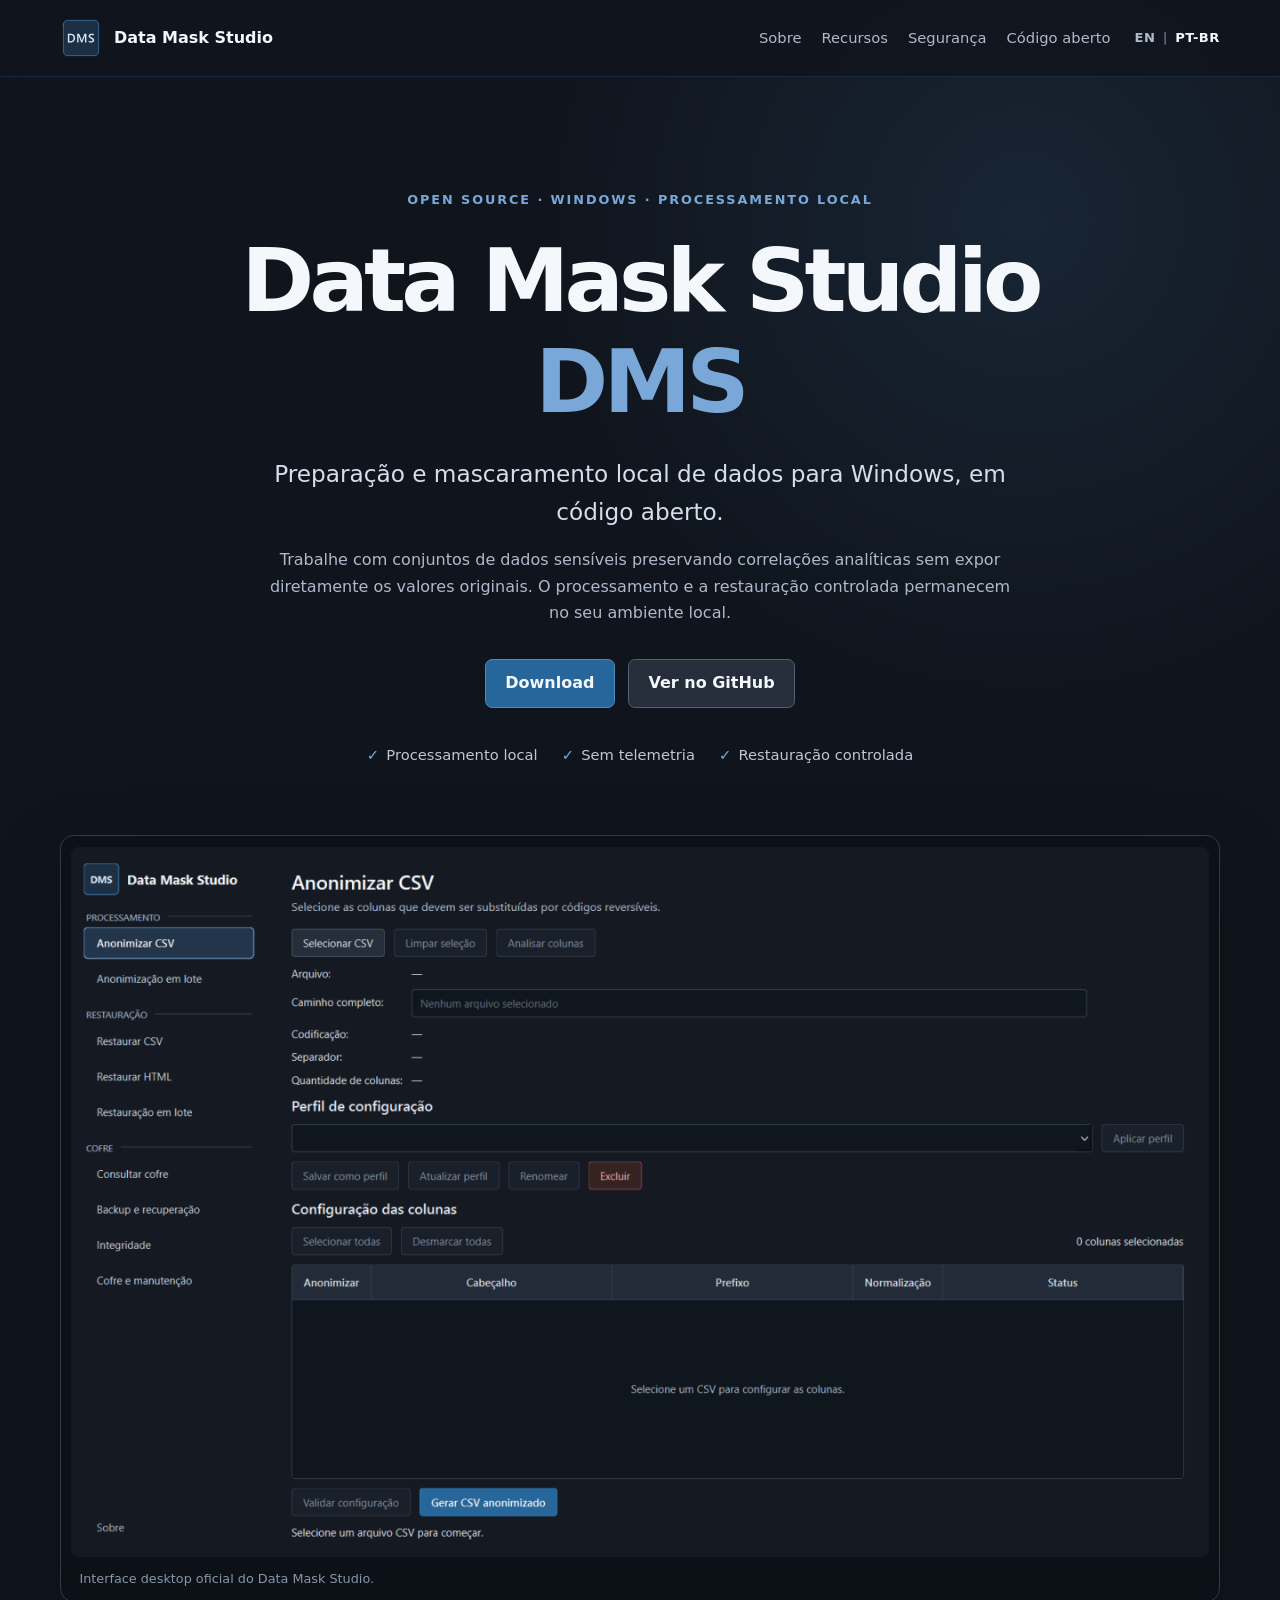
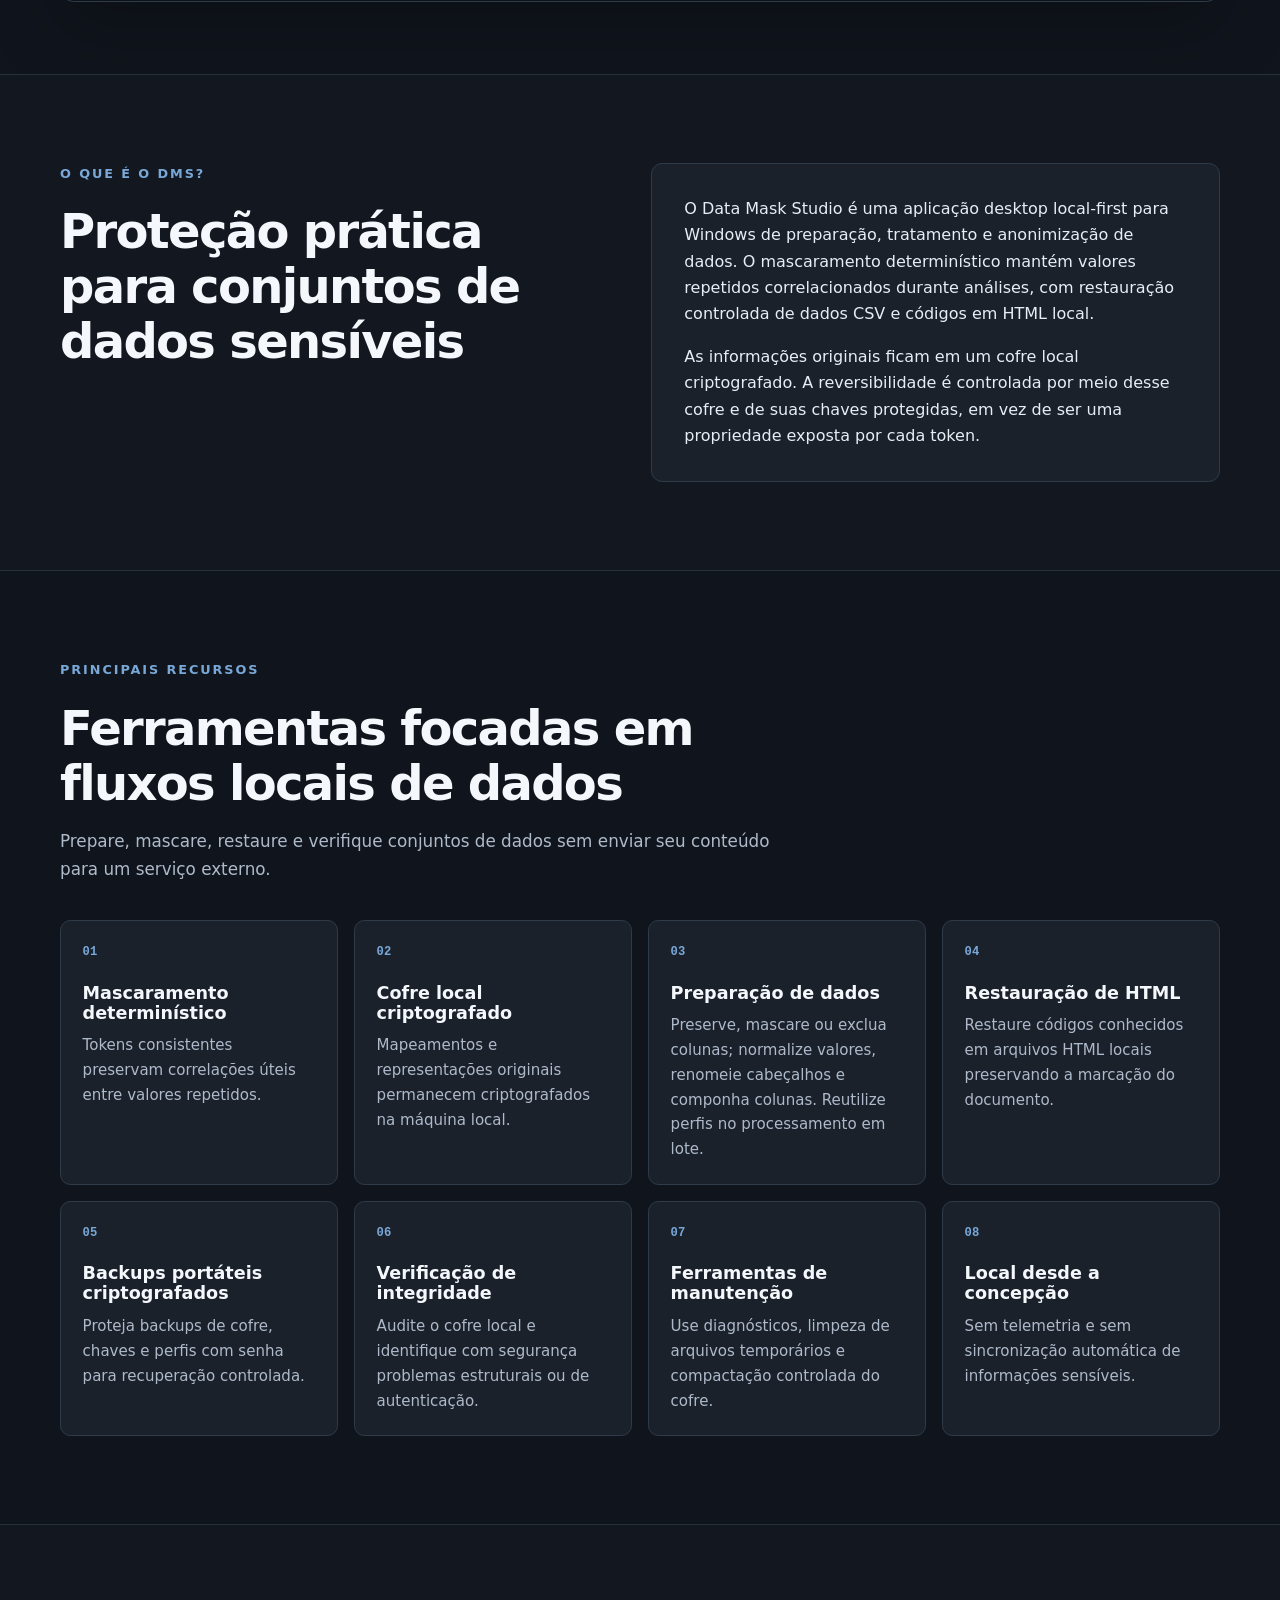
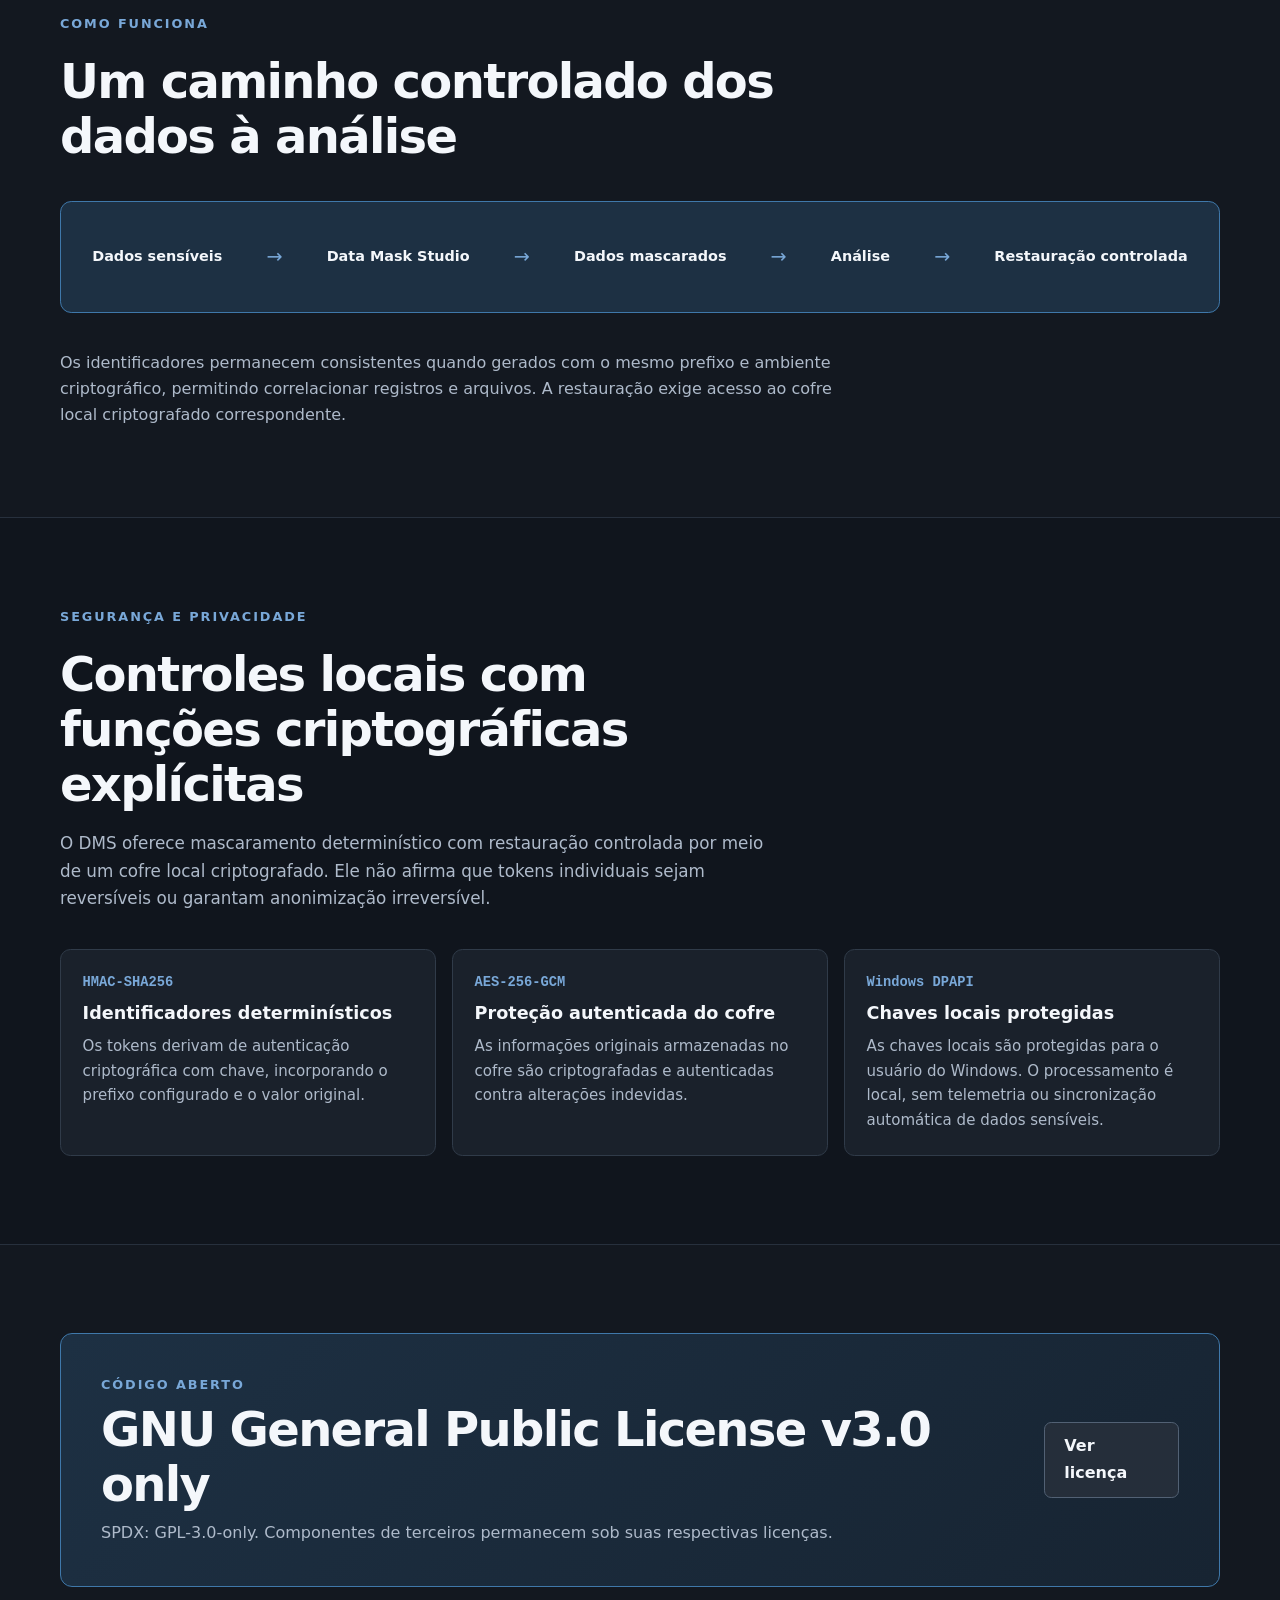
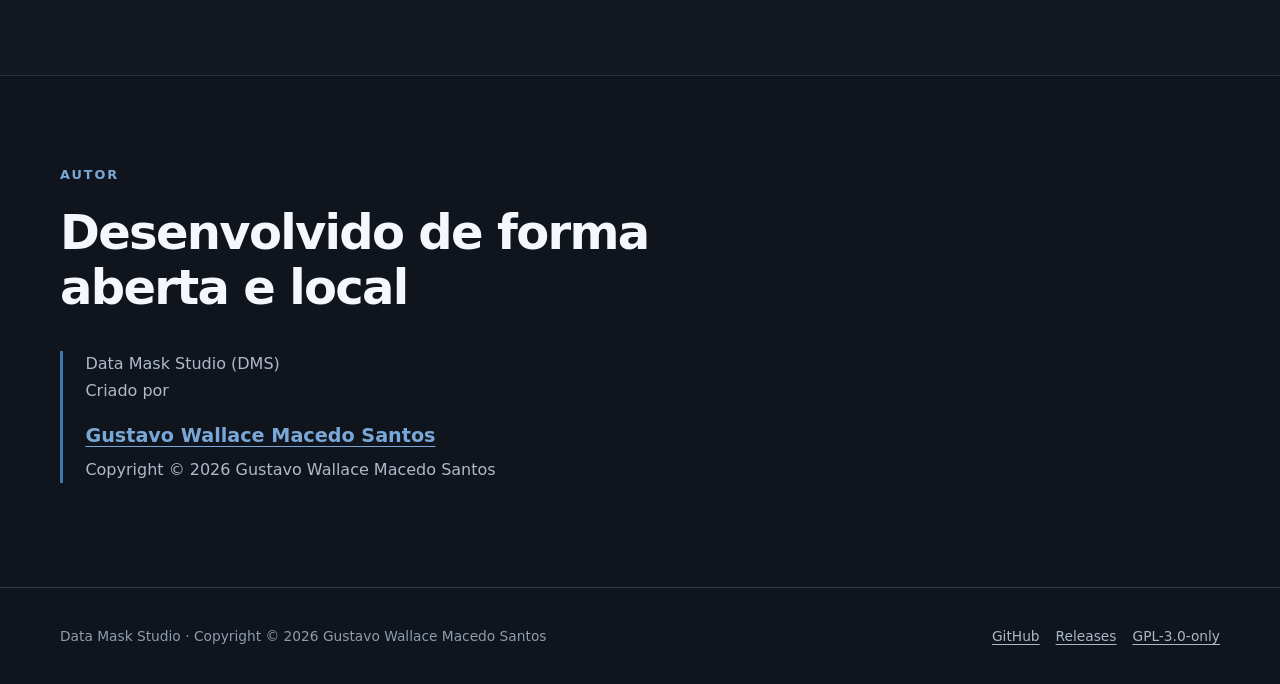
==== commit 372c8600: "reposition Data Mask Studio for data preparation" ====
--- a/docs/pt-br/index.html
+++ b/docs/pt-br/index.html
@@ -5,7 +5,7 @@
     <meta name="viewport" content="width=device-width, initial-scale=1">
     <meta name="theme-color" content="#10151d">
     <title>Data Mask Studio (DMS) — Mascaramento de Dados para Windows</title>
-    <meta name="description" content="Data Mask Studio (DMS) é uma aplicação open source para mascaramento local de dados sensíveis no Windows.">
+    <meta name="description" content="Data Mask Studio (DMS): preparação, anonimização e mascaramento de dados sensíveis no Windows, com processamento local-first.">
     <link rel="canonical" href="https://gustavo-wallace.github.io/data-mask-studio/pt-br/">
     <link rel="alternate" hreflang="en" href="https://gustavo-wallace.github.io/data-mask-studio/">
     <link rel="alternate" hreflang="pt-BR" href="https://gustavo-wallace.github.io/data-mask-studio/pt-br/">
@@ -13,7 +13,7 @@
     <link rel="icon" href="../assets/dms_icon.svg" type="image/svg+xml">
     <link rel="stylesheet" href="../styles.css">
     <meta property="og:title" content="Data Mask Studio (DMS) — Mascaramento de Dados para Windows">
-    <meta property="og:description" content="Mascaramento local e open source de dados sensíveis para Windows.">
+    <meta property="og:description" content="Preparação e mascaramento local-first de dados sensíveis para Windows.">
     <meta property="og:type" content="website">
     <meta property="og:url" content="https://gustavo-wallace.github.io/data-mask-studio/pt-br/">
     <meta property="og:image" content="https://gustavo-wallace.github.io/data-mask-studio/assets/dms_icon_1024.png">
@@ -27,7 +27,7 @@
         "@type": "SoftwareApplication",
         "name": "Data Mask Studio",
         "alternateName": "DMS",
-        "description": "Aplicação local para Windows de mascaramento determinístico com restauração controlada por meio de um cofre local criptografado.",
+        "description": "Aplicação desktop local-first para Windows de preparação de dados, anonimização e mascaramento determinístico com restauração controlada por meio de um cofre local criptografado.",
         "applicationCategory": "SecurityApplication",
         "operatingSystem": "Windows",
         "codeRepository": "https://github.com/Gustavo-Wallace/data-mask-studio",
@@ -71,7 +71,7 @@
           <div class="hero-copy">
             <p class="eyebrow">Open source · Windows · Processamento local</p>
             <h1>Data Mask Studio <span>DMS</span></h1>
-            <p class="hero-lead">Mascaramento local e open source de dados sensíveis para Windows.</p>
+            <p class="hero-lead">Preparação e mascaramento local de dados para Windows, em código aberto.</p>
             <p class="hero-summary">Trabalhe com conjuntos de dados sensíveis preservando correlações analíticas sem expor diretamente os valores originais. O processamento e a restauração controlada permanecem no seu ambiente local.</p>
             <div class="button-row">
               <a class="button button-primary" href="https://github.com/Gustavo-Wallace/data-mask-studio/releases/latest">Download</a>
@@ -97,7 +97,7 @@
             <h2>Proteção prática para conjuntos de dados sensíveis</h2>
           </div>
           <div class="prose-panel">
-            <p>O Data Mask Studio é uma aplicação desktop para Windows destinada à proteção de dados sensíveis em arquivos CSV e conteúdo HTML local. Ele cria tokens determinísticos para que valores repetidos possam continuar correlacionados durante uma análise.</p>
+            <p>O Data Mask Studio é uma aplicação desktop local-first para Windows de preparação, tratamento e anonimização de dados. O mascaramento determinístico mantém valores repetidos correlacionados durante análises, com restauração controlada de dados CSV e códigos em HTML local.</p>
             <p>As informações originais ficam em um cofre local criptografado. A reversibilidade é controlada por meio desse cofre e de suas chaves protegidas, em vez de ser uma propriedade exposta por cada token.</p>
           </div>
         </div>
@@ -108,7 +108,7 @@
           <div class="section-heading">
             <p class="eyebrow">Principais recursos</p>
             <h2>Ferramentas focadas em fluxos locais de dados</h2>
-            <p class="section-intro">Mascare, restaure, verifique e mantenha conjuntos de dados sem enviar seu conteúdo para um serviço externo.</p>
+            <p class="section-intro">Prepare, mascare, restaure e verifique conjuntos de dados sem enviar seu conteúdo para um serviço externo.</p>
           </div>
           <div class="feature-grid">
             <article class="feature-card">
@@ -123,8 +123,8 @@
             </article>
             <article class="feature-card">
               <span class="feature-number">03</span>
-              <h3>Fluxos com CSV</h3>
-              <p>Inspecione cabeçalhos, configure colunas, processe arquivos individualmente ou em lote e restaure dados CSV selecionados.</p>
+              <h3>Preparação de dados</h3>
+              <p>Preserve, mascare ou exclua colunas; normalize valores, renomeie cabeçalhos e componha colunas. Reutilize perfis no processamento em lote.</p>
             </article>
             <article class="feature-card">
               <span class="feature-number">04</span>
--- a/docs/styles.css
+++ b/docs/styles.css
@@ -284,6 +284,7 @@
 }
 
 .product-preview {
+  max-width: 100%;
   margin: 4.25rem auto 0;
   padding: 0.65rem;
   border: 1px solid var(--border);
@@ -294,6 +295,7 @@
 
 .product-preview img {
   width: 100%;
+  height: auto;
   border-radius: 0.5rem;
 }
 
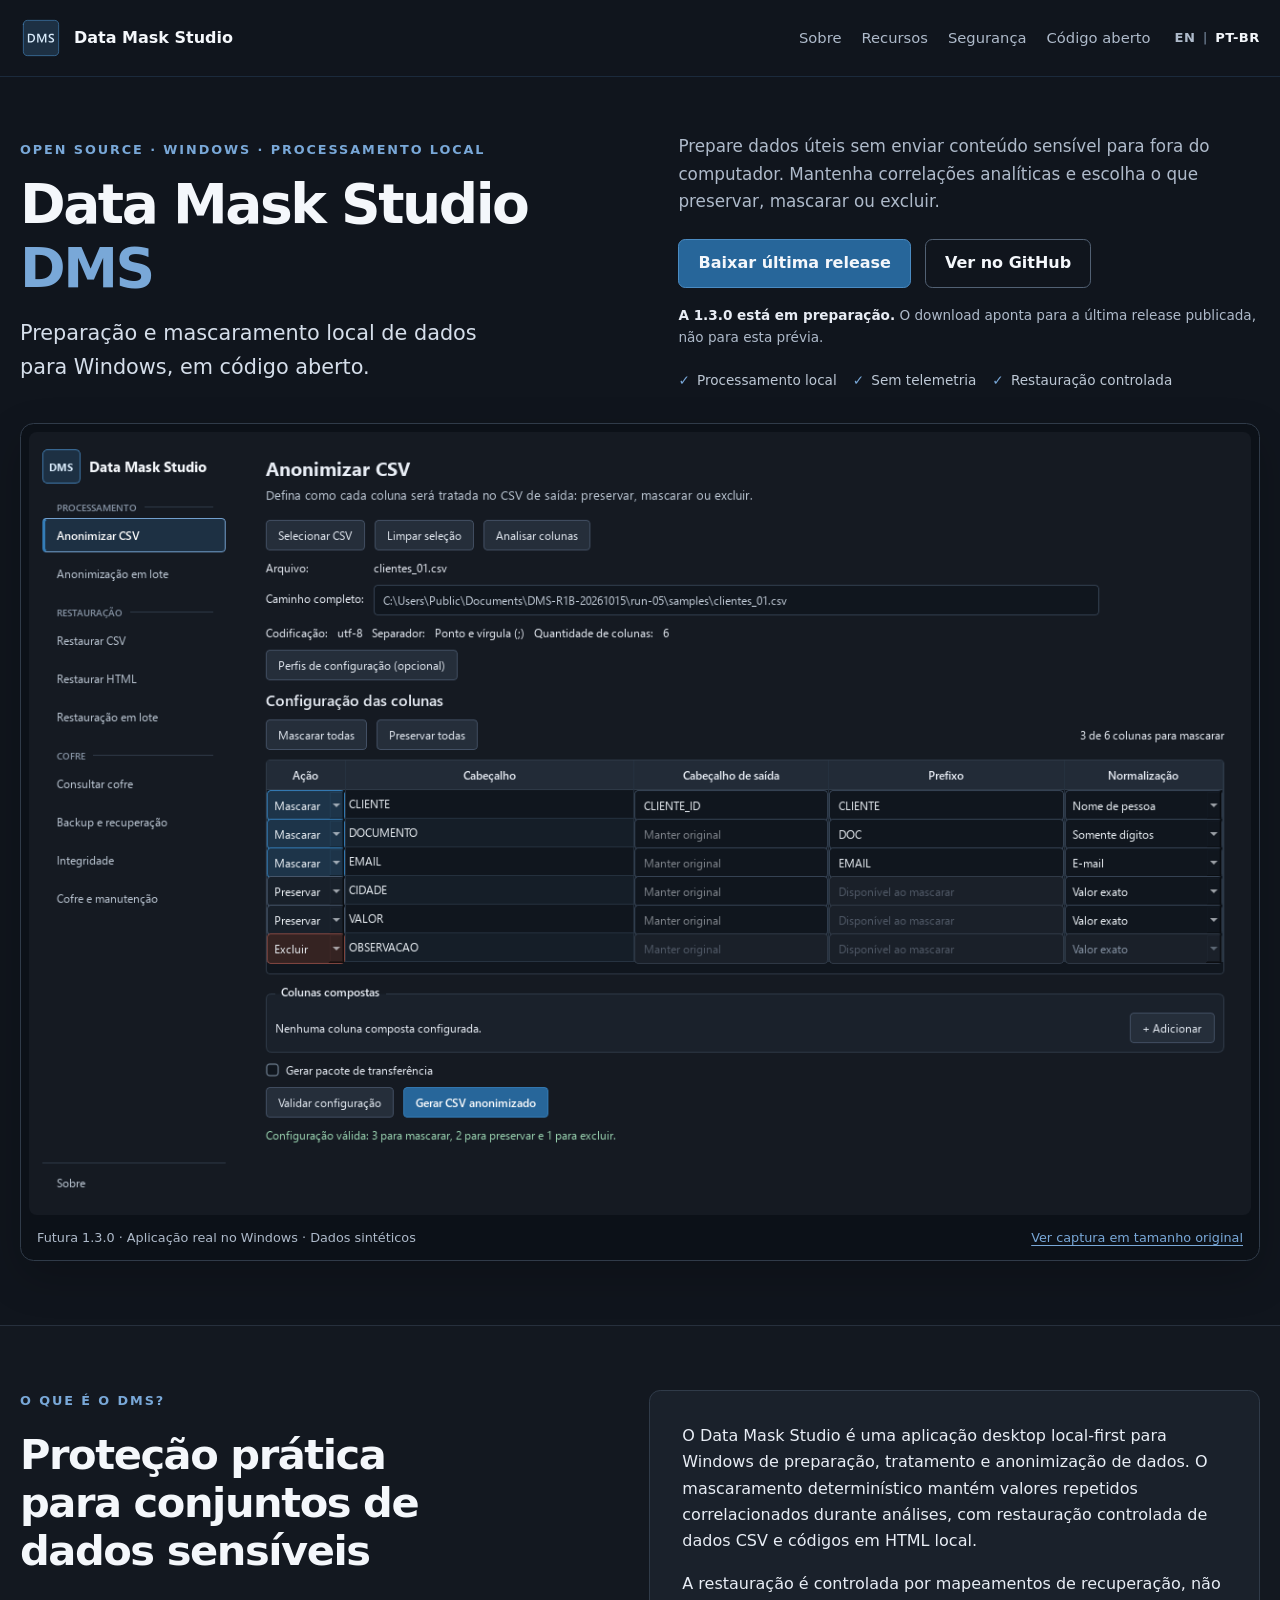
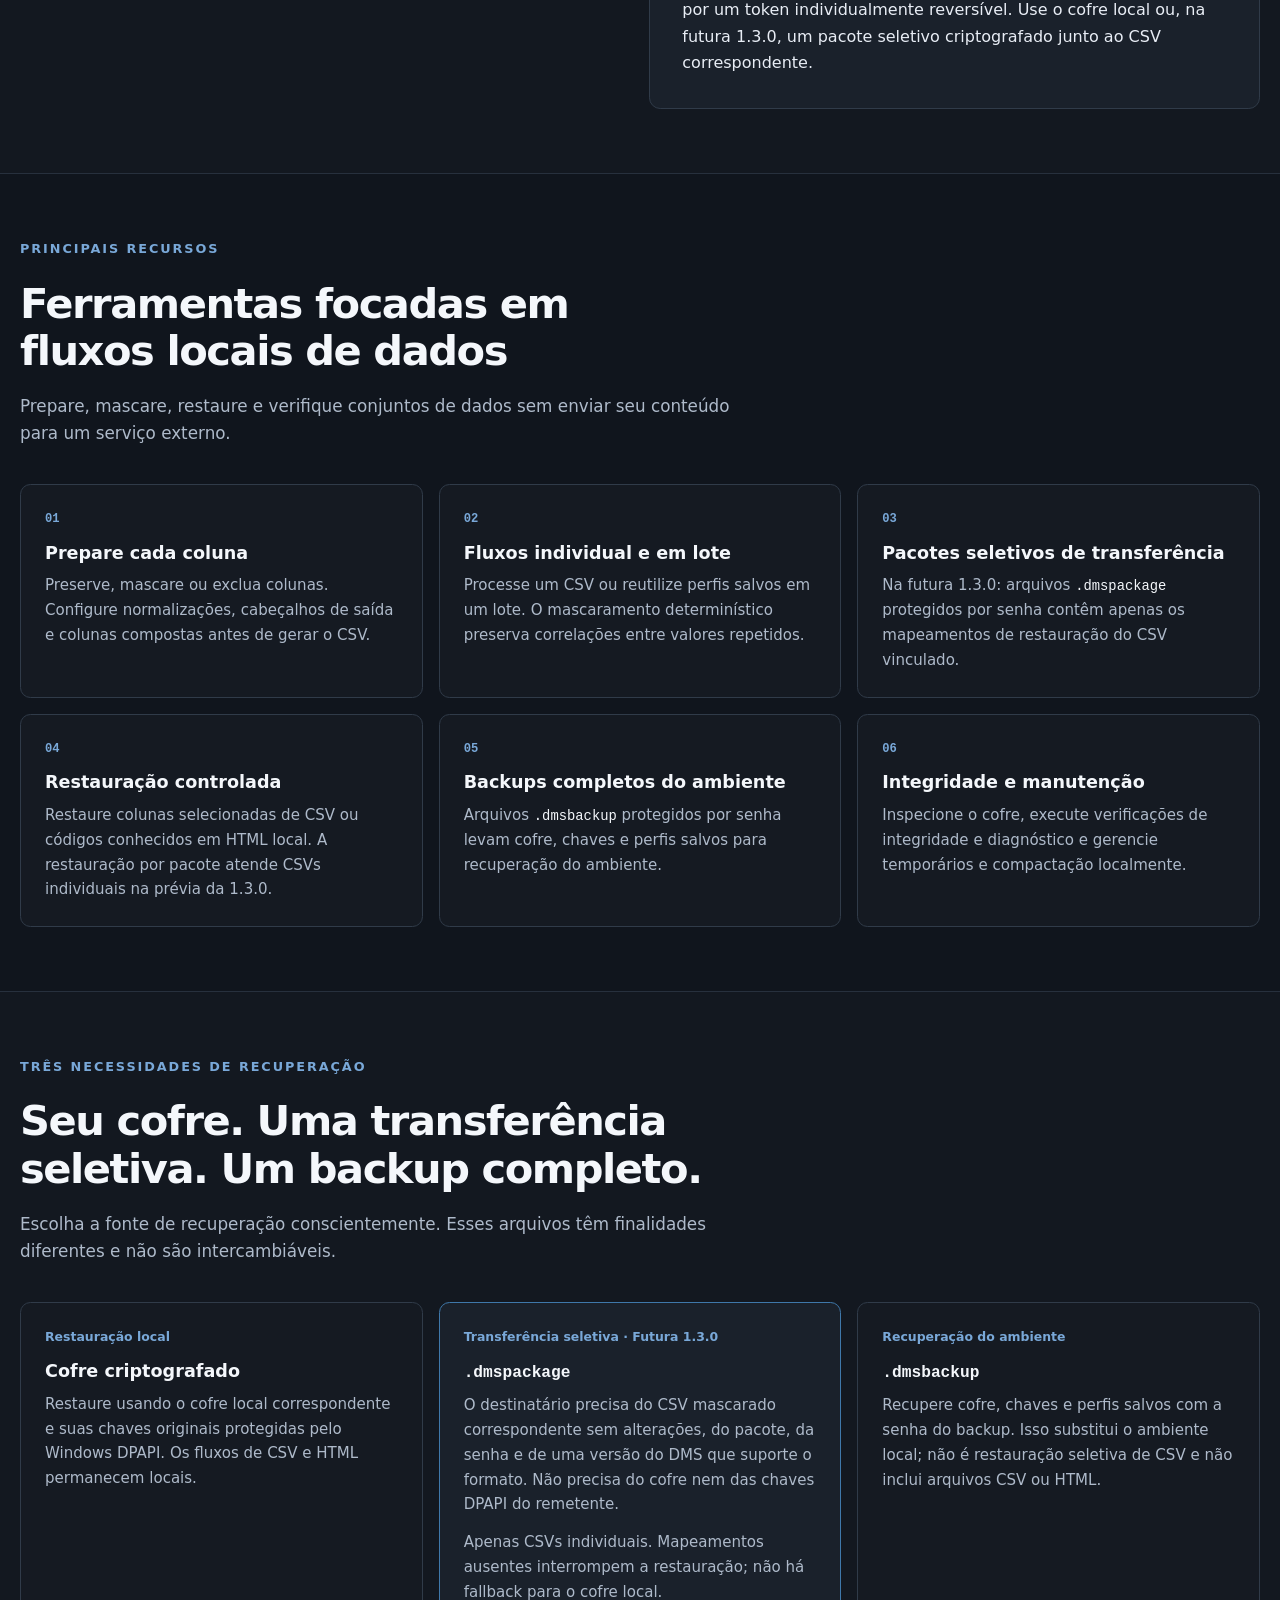
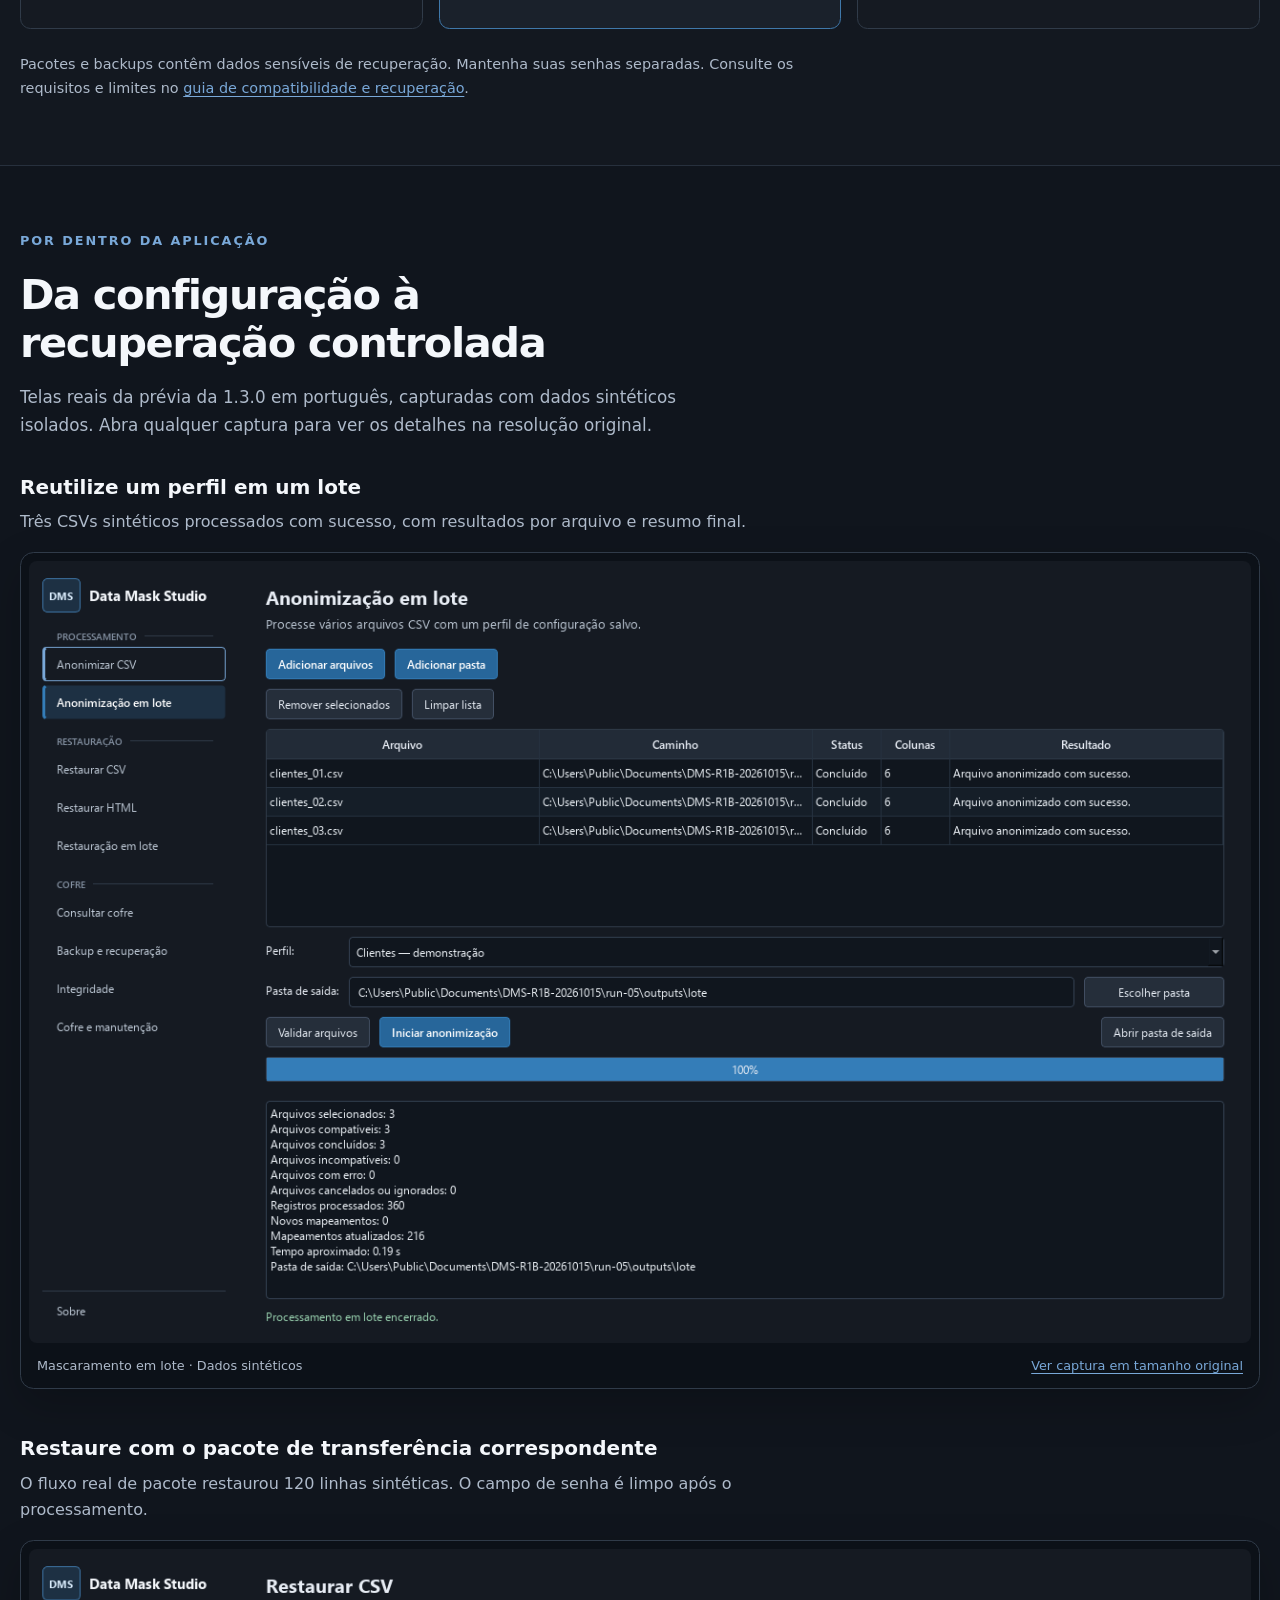
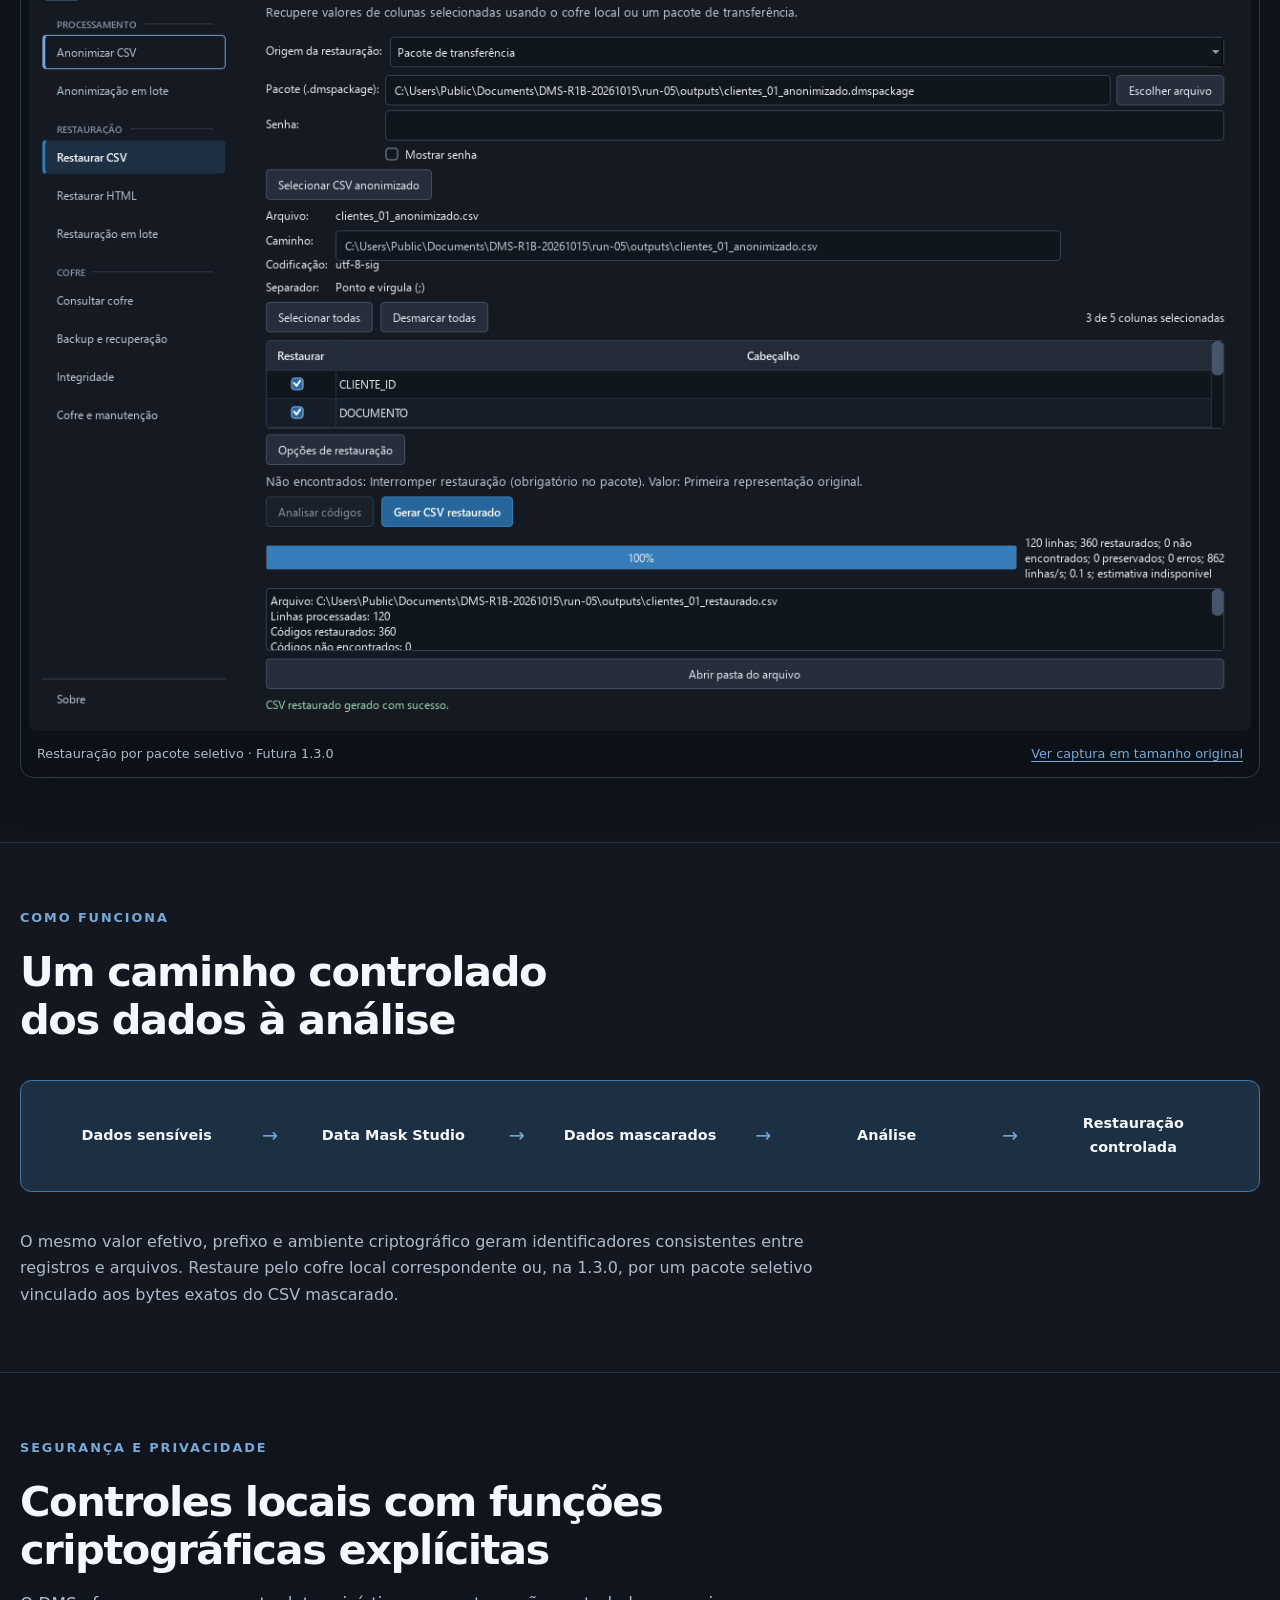
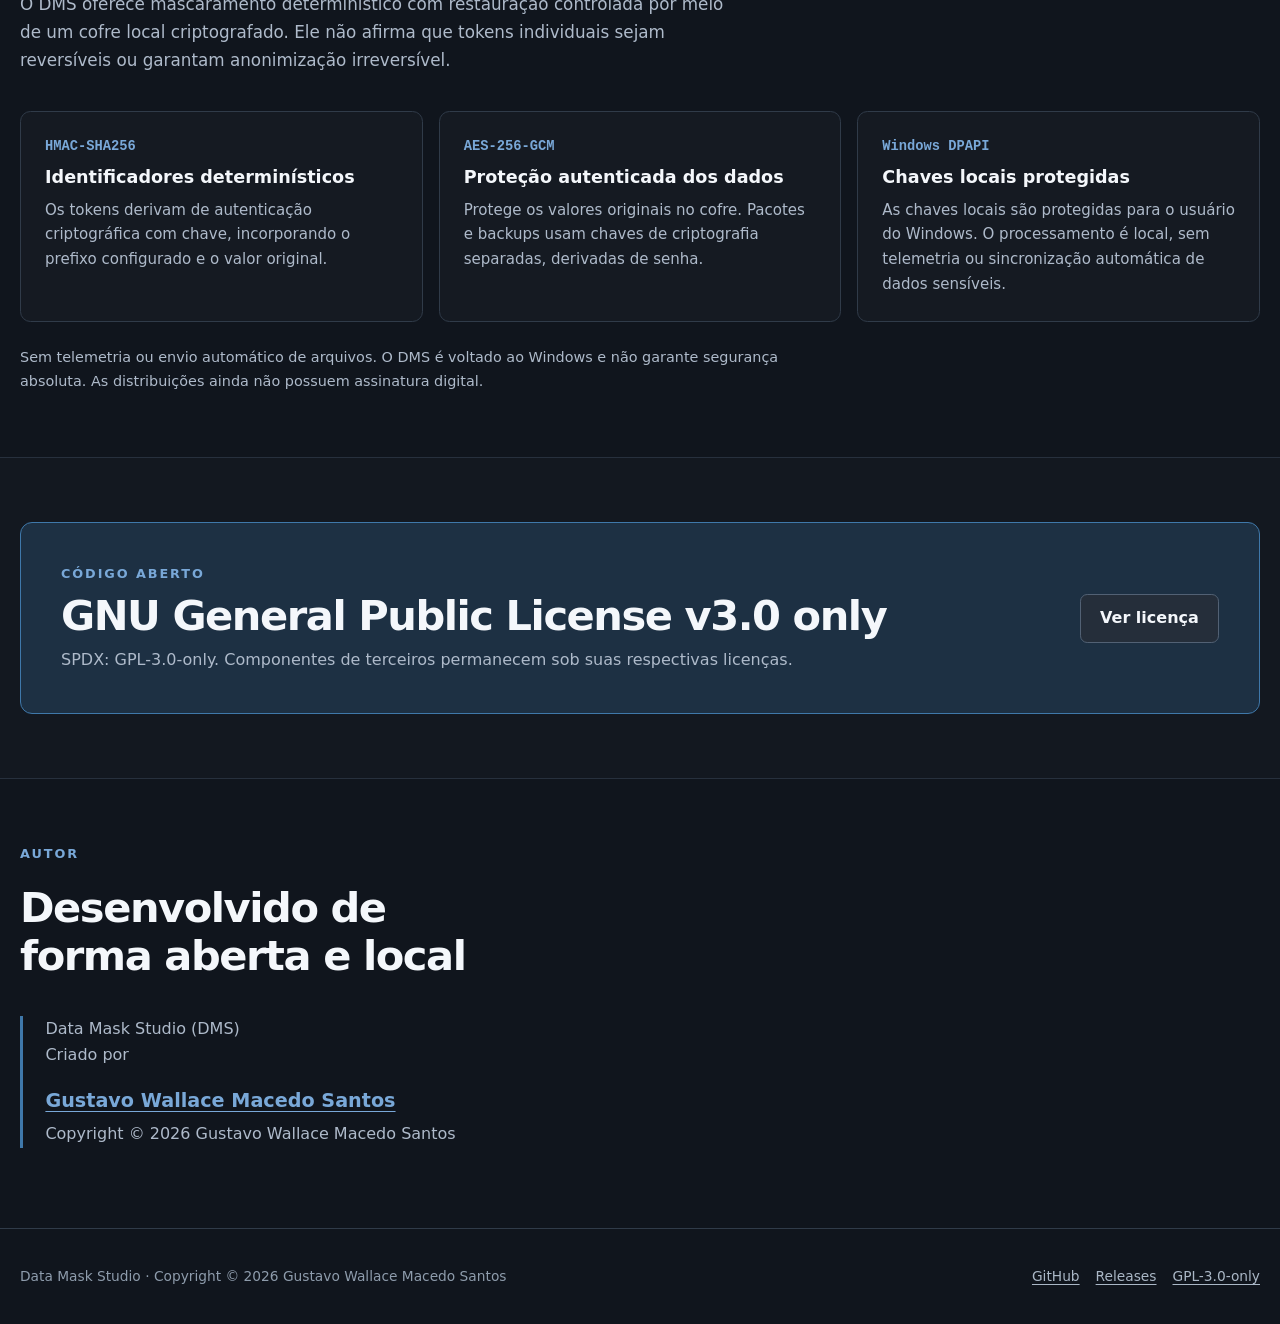
==== commit a97ac6d6: "refine v1.3.0 website and screenshots" ====
--- a/docs/pt-br/index.html
+++ b/docs/pt-br/index.html
@@ -69,23 +69,28 @@
       <section class="hero">
         <div class="container">
           <div class="hero-copy">
-            <p class="eyebrow">Open source · Windows · Processamento local</p>
-            <h1>Data Mask Studio <span>DMS</span></h1>
-            <p class="hero-lead">Preparação e mascaramento local de dados para Windows, em código aberto.</p>
-            <p class="hero-summary">Trabalhe com conjuntos de dados sensíveis preservando correlações analíticas sem expor diretamente os valores originais. O processamento e a restauração controlada permanecem no seu ambiente local.</p>
-            <div class="button-row">
-              <a class="button button-primary" href="https://github.com/Gustavo-Wallace/data-mask-studio/releases/latest">Download</a>
-              <a class="button" href="https://github.com/Gustavo-Wallace/data-mask-studio">Ver no GitHub</a>
-            </div>
-            <ul class="trust-list" aria-label="Principais características de privacidade">
-              <li>Processamento local</li>
-              <li>Sem telemetria</li>
-              <li>Restauração controlada</li>
-            </ul>
+            <div class="hero-heading">
+              <p class="eyebrow">Open source · Windows · Processamento local</p>
+              <h1>Data Mask Studio <span>DMS</span></h1>
+              <p class="hero-lead">Preparação e mascaramento local de dados para Windows, em código aberto.</p>
+            </div>
+            <div class="hero-details">
+              <p class="hero-summary">Prepare dados úteis sem enviar conteúdo sensível para fora do computador. Mantenha correlações analíticas e escolha o que preservar, mascarar ou excluir.</p>
+              <div class="button-row">
+                <a class="button button-primary" href="https://github.com/Gustavo-Wallace/data-mask-studio/releases/latest" aria-describedby="release-status">Baixar última release</a>
+                <a class="button button-secondary" href="https://github.com/Gustavo-Wallace/data-mask-studio">Ver no GitHub</a>
+              </div>
+              <p class="release-note" id="release-status"><strong>A 1.3.0 está em preparação.</strong> O download aponta para a última release publicada, não para esta prévia.</p>
+              <ul class="trust-list" aria-label="Principais características de privacidade">
+                <li>Processamento local</li>
+                <li>Sem telemetria</li>
+                <li>Restauração controlada</li>
+              </ul>
+            </div>
           </div>
           <figure class="product-preview">
-            <img src="../assets/data-mask-studio-main.png" alt="Interface desktop do Data Mask Studio exibindo a configuração do mascaramento de CSV" width="1280" height="800">
-            <figcaption>Interface desktop oficial do Data Mask Studio.</figcaption>
+            <a href="../images/data-mask-studio-main.png" aria-label="Ver captura em tamanho original"><img src="../images/data-mask-studio-main.png" alt="Prévia do Data Mask Studio 1.3.0 com dados sintéticos: ações Preservar, Mascarar e Excluir, cabeçalhos de saída, prefixos e normalização" width="1280" height="820" fetchpriority="high"></a>
+            <figcaption><span>Futura 1.3.0 · Aplicação real no Windows · Dados sintéticos</span><a href="../images/data-mask-studio-main.png">Ver captura em tamanho original</a></figcaption>
           </figure>
         </div>
       </section>
@@ -98,7 +103,7 @@
           </div>
           <div class="prose-panel">
             <p>O Data Mask Studio é uma aplicação desktop local-first para Windows de preparação, tratamento e anonimização de dados. O mascaramento determinístico mantém valores repetidos correlacionados durante análises, com restauração controlada de dados CSV e códigos em HTML local.</p>
-            <p>As informações originais ficam em um cofre local criptografado. A reversibilidade é controlada por meio desse cofre e de suas chaves protegidas, em vez de ser uma propriedade exposta por cada token.</p>
+            <p>A restauração é controlada por mapeamentos de recuperação, não por um token individualmente reversível. Use o cofre local ou, na futura 1.3.0, um pacote seletivo criptografado junto ao CSV correspondente.</p>
           </div>
         </div>
       </section>
@@ -113,44 +118,93 @@
           <div class="feature-grid">
             <article class="feature-card">
               <span class="feature-number">01</span>
-              <h3>Mascaramento determinístico</h3>
-              <p>Tokens consistentes preservam correlações úteis entre valores repetidos.</p>
+              <h3>Prepare cada coluna</h3>
+              <p>Preserve, mascare ou exclua colunas. Configure normalizações, cabeçalhos de saída e colunas compostas antes de gerar o CSV.</p>
             </article>
             <article class="feature-card">
               <span class="feature-number">02</span>
-              <h3>Cofre local criptografado</h3>
-              <p>Mapeamentos e representações originais permanecem criptografados na máquina local.</p>
+              <h3>Fluxos individual e em lote</h3>
+              <p>Processe um CSV ou reutilize perfis salvos em um lote. O mascaramento determinístico preserva correlações entre valores repetidos.</p>
             </article>
             <article class="feature-card">
               <span class="feature-number">03</span>
-              <h3>Preparação de dados</h3>
-              <p>Preserve, mascare ou exclua colunas; normalize valores, renomeie cabeçalhos e componha colunas. Reutilize perfis no processamento em lote.</p>
+              <h3>Pacotes seletivos de transferência</h3>
+              <p>Na futura 1.3.0: arquivos <code>.dmspackage</code> protegidos por senha contêm apenas os mapeamentos de restauração do CSV vinculado.</p>
             </article>
             <article class="feature-card">
               <span class="feature-number">04</span>
-              <h3>Restauração de HTML</h3>
-              <p>Restaure códigos conhecidos em arquivos HTML locais preservando a marcação do documento.</p>
+              <h3>Restauração controlada</h3>
+              <p>Restaure colunas selecionadas de CSV ou códigos conhecidos em HTML local. A restauração por pacote atende CSVs individuais na prévia da 1.3.0.</p>
             </article>
             <article class="feature-card">
               <span class="feature-number">05</span>
-              <h3>Backups portáteis criptografados</h3>
-              <p>Proteja backups de cofre, chaves e perfis com senha para recuperação controlada.</p>
+              <h3>Backups completos do ambiente</h3>
+              <p>Arquivos <code>.dmsbackup</code> protegidos por senha levam cofre, chaves e perfis salvos para recuperação do ambiente.</p>
             </article>
             <article class="feature-card">
               <span class="feature-number">06</span>
-              <h3>Verificação de integridade</h3>
-              <p>Audite o cofre local e identifique com segurança problemas estruturais ou de autenticação.</p>
-            </article>
-            <article class="feature-card">
-              <span class="feature-number">07</span>
-              <h3>Ferramentas de manutenção</h3>
-              <p>Use diagnósticos, limpeza de arquivos temporários e compactação controlada do cofre.</p>
-            </article>
-            <article class="feature-card">
-              <span class="feature-number">08</span>
-              <h3>Local desde a concepção</h3>
-              <p>Sem telemetria e sem sincronização automática de informações sensíveis.</p>
-            </article>
+              <h3>Integridade e manutenção</h3>
+              <p>Inspecione o cofre, execute verificações de integridade e diagnóstico e gerencie temporários e compactação localmente.</p>
+            </article>
+          </div>
+        </div>
+      </section>
+
+      <section class="section section-quiet" id="restauracao">
+        <div class="container">
+          <div class="section-heading">
+            <p class="eyebrow">Três necessidades de recuperação</p>
+            <h2>Seu cofre. Uma transferência seletiva. Um backup completo.</h2>
+            <p class="section-intro">Escolha a fonte de recuperação conscientemente. Esses arquivos têm finalidades diferentes e não são intercambiáveis.</p>
+          </div>
+          <div class="recovery-grid">
+            <article class="recovery-card">
+              <p class="card-label">Restauração local</p>
+              <h3>Cofre criptografado</h3>
+              <p>Restaure usando o cofre local correspondente e suas chaves originais protegidas pelo Windows DPAPI. Os fluxos de CSV e HTML permanecem locais.</p>
+            </article>
+            <article class="recovery-card recovery-highlight">
+              <p class="card-label">Transferência seletiva · Futura 1.3.0</p>
+              <h3><code>.dmspackage</code></h3>
+              <p>O destinatário precisa do CSV mascarado correspondente sem alterações, do pacote, da senha e de uma versão do DMS que suporte o formato. Não precisa do cofre nem das chaves DPAPI do remetente.</p>
+              <p>Apenas CSVs individuais. Mapeamentos ausentes interrompem a restauração; não há fallback para o cofre local.</p>
+            </article>
+            <article class="recovery-card">
+              <p class="card-label">Recuperação do ambiente</p>
+              <h3><code>.dmsbackup</code></h3>
+              <p>Recupere cofre, chaves e perfis salvos com a senha do backup. Isso substitui o ambiente local; não é restauração seletiva de CSV e não inclui arquivos CSV ou HTML.</p>
+            </article>
+          </div>
+          <p class="section-note">Pacotes e backups contêm dados sensíveis de recuperação. Mantenha suas senhas separadas. Consulte os requisitos e limites no <a href="https://github.com/Gustavo-Wallace/data-mask-studio/blob/main/COMPATIBILITY.md">guia de compatibilidade e recuperação</a>.</p>
+        </div>
+      </section>
+
+      <section class="section" id="na-pratica">
+        <div class="container">
+          <div class="section-heading">
+            <p class="eyebrow">Por dentro da aplicação</p>
+            <h2>Da configuração à recuperação controlada</h2>
+            <p class="section-intro">Telas reais da prévia da 1.3.0 em português, capturadas com dados sintéticos isolados. Abra qualquer captura para ver os detalhes na resolução original.</p>
+          </div>
+          <div class="showcase">
+            <div class="showcase-heading">
+              <h3>Reutilize um perfil em um lote</h3>
+              <p>Três CSVs sintéticos processados com sucesso, com resultados por arquivo e resumo final.</p>
+            </div>
+          <figure class="product-preview">
+            <a href="../images/data-mask-studio-batch.png" aria-label="Ver captura em tamanho original"><img src="../images/data-mask-studio-batch.png" alt="Mascaramento de CSV em lote no Data Mask Studio: três arquivos concluídos, perfil salvo, progresso de 100 por cento e 360 registros processados" width="1280" height="820" loading="lazy" decoding="async"></a>
+            <figcaption><span>Mascaramento em lote · Dados sintéticos</span><a href="../images/data-mask-studio-batch.png">Ver captura em tamanho original</a></figcaption>
+          </figure>
+          </div>
+          <div class="showcase">
+            <div class="showcase-heading">
+              <h3>Restaure com o pacote de transferência correspondente</h3>
+              <p>O fluxo real de pacote restaurou 120 linhas sintéticas. O campo de senha é limpo após o processamento.</p>
+            </div>
+          <figure class="product-preview">
+            <a href="../images/data-mask-studio-package.png" aria-label="Ver captura em tamanho original"><img src="../images/data-mask-studio-package.png" alt="Restauração por pacote no Data Mask Studio 1.3.0: fonte Pacote de transferência, três colunas de CSV selecionadas e restauração concluída com a senha limpa" width="1280" height="820" loading="lazy" decoding="async"></a>
+            <figcaption><span>Restauração por pacote seletivo · Futura 1.3.0</span><a href="../images/data-mask-studio-package.png">Ver captura em tamanho original</a></figcaption>
+          </figure>
           </div>
         </div>
       </section>
@@ -172,7 +226,7 @@
             <span class="workflow-arrow" aria-hidden="true">→</span>
             <div class="workflow-step">Restauração controlada</div>
           </div>
-          <p class="workflow-note">Os identificadores permanecem consistentes quando gerados com o mesmo prefixo e ambiente criptográfico, permitindo correlacionar registros e arquivos. A restauração exige acesso ao cofre local criptografado correspondente.</p>
+          <p class="workflow-note">O mesmo valor efetivo, prefixo e ambiente criptográfico geram identificadores consistentes entre registros e arquivos. Restaure pelo cofre local correspondente ou, na 1.3.0, por um pacote seletivo vinculado aos bytes exatos do CSV mascarado.</p>
         </div>
       </section>
 
@@ -191,8 +245,8 @@
             </article>
             <article class="security-card">
               <strong>AES-256-GCM</strong>
-              <h3>Proteção autenticada do cofre</h3>
-              <p>As informações originais armazenadas no cofre são criptografadas e autenticadas contra alterações indevidas.</p>
+              <h3>Proteção autenticada dos dados</h3>
+              <p>Protege os valores originais no cofre. Pacotes e backups usam chaves de criptografia separadas, derivadas de senha.</p>
             </article>
             <article class="security-card">
               <strong>Windows DPAPI</strong>
@@ -200,6 +254,7 @@
               <p>As chaves locais são protegidas para o usuário do Windows. O processamento é local, sem telemetria ou sincronização automática de dados sensíveis.</p>
             </article>
           </div>
+          <p class="section-note">Sem telemetria ou envio automático de arquivos. O DMS é voltado ao Windows e não garante segurança absoluta. As distribuições ainda não possuem assinatura digital.</p>
         </div>
       </section>
 
--- a/docs/styles.css
+++ b/docs/styles.css
@@ -12,8 +12,8 @@
   --accent: #79a8d8;
   --accent-strong: #4b8bc2;
   --focus: #9ac8f3;
-  --max-width: 1160px;
-  --shadow: 0 24px 70px rgb(0 0 0 / 28%);
+  --max-width: 1240px;
+  --shadow: 0 16px 44px rgb(0 0 0 / 20%);
 }
 
 * {
@@ -26,9 +26,7 @@
 
 body {
   margin: 0;
-  background:
-    radial-gradient(circle at 80% 4%, rgb(63 120 170 / 16%), transparent 30rem),
-    var(--background);
+  background: var(--background);
   color: var(--text);
   font-family: Inter, ui-sans-serif, system-ui, -apple-system, BlinkMacSystemFont,
     "Segoe UI", sans-serif;
@@ -84,7 +82,6 @@
   z-index: 10;
   border-bottom: 1px solid rgb(63 120 170 / 22%);
   background: rgb(16 21 29 / 88%);
-  backdrop-filter: blur(14px);
 }
 
 .header-inner {
@@ -152,13 +149,26 @@
 }
 
 .hero {
-  padding: 7rem 0 4.5rem;
-  text-align: center;
+  padding: 3.5rem 0 4rem;
 }
 
 .hero-copy {
-  max-width: 900px;
-  margin-inline: auto;
+  display: grid;
+  grid-template-columns: minmax(0, 1fr) minmax(0, 1fr);
+  gap: clamp(2rem, 6vw, 5rem);
+  align-items: center;
+}
+
+.hero-heading,
+.hero-details,
+.feature-card,
+.recovery-card,
+.security-card {
+  min-width: 0;
+}
+
+.hero-copy .eyebrow {
+  margin-bottom: 0.8rem;
 }
 
 .eyebrow {
@@ -185,22 +195,21 @@
 }
 
 h1 {
-  max-width: 850px;
-  margin-right: auto;
-  margin-bottom: 1.4rem;
-  margin-left: auto;
-  font-size: clamp(2.7rem, 7vw, 5.5rem);
-  letter-spacing: -0.055em;
+  margin-bottom: 1rem;
+  font-size: clamp(2.4rem, 4.3vw, 4rem);
+  letter-spacing: -0.045em;
 }
 
 h1 span {
+  display: block;
   color: var(--accent);
 }
 
 h2 {
   margin-bottom: 1.1rem;
-  font-size: clamp(2rem, 4vw, 3rem);
+  font-size: clamp(1.8rem, 3.4vw, 2.6rem);
   letter-spacing: -0.035em;
+  text-wrap: balance;
 }
 
 h3 {
@@ -209,10 +218,10 @@
 }
 
 .hero-lead {
-  max-width: 780px;
-  margin: 0 auto 1rem;
+  max-width: 38ch;
+  margin: 0;
   color: #d5deea;
-  font-size: clamp(1.15rem, 2.4vw, 1.45rem);
+  font-size: clamp(1.1rem, 1.8vw, 1.3rem);
 }
 
 .hero-summary,
@@ -224,14 +233,14 @@
 }
 
 .hero-summary {
-  max-width: 760px;
-  margin: 0 auto 2rem;
+  margin-bottom: 1.4rem;
+  font-size: 1.05rem;
 }
 
 .button-row {
   display: flex;
   flex-wrap: wrap;
-  justify-content: center;
+  justify-content: flex-start;
   gap: 0.85rem;
 }
 
@@ -264,15 +273,30 @@
   background: #3078b2;
 }
 
+.button-secondary {
+  background: transparent;
+}
+
+.release-note {
+  margin: 1rem 0 0;
+  color: var(--text-muted);
+  font-size: 0.85rem;
+}
+
+.release-note strong {
+  color: var(--text);
+  font-weight: 650;
+}
+
 .trust-list {
   display: flex;
   flex-wrap: wrap;
-  justify-content: center;
-  gap: 0.65rem 1.5rem;
-  margin: 2.2rem 0 0;
+  justify-content: flex-start;
+  gap: 0.45rem 1rem;
+  margin: 1.25rem 0 0;
   padding: 0;
   color: #bdc8d5;
-  font-size: 0.92rem;
+  font-size: 0.85rem;
   list-style: none;
 }
 
@@ -285,8 +309,8 @@
 
 .product-preview {
   max-width: 100%;
-  margin: 4.25rem auto 0;
-  padding: 0.65rem;
+  margin: 2rem 0 0;
+  padding: 0.5rem;
   border: 1px solid var(--border);
   border-radius: 0.85rem;
   background: #0c1118;
@@ -299,15 +323,24 @@
   border-radius: 0.5rem;
 }
 
+.product-preview > a {
+  display: block;
+  border-radius: 0.5rem;
+}
+
 .product-preview figcaption {
-  padding: 0.65rem 0.5rem 0.1rem;
-  color: #8796a8;
+  display: flex;
+  flex-wrap: wrap;
+  justify-content: space-between;
+  gap: 0.3rem 1rem;
+  padding: 0.75rem 0.5rem 0.25rem;
+  color: var(--text-muted);
   font-size: 0.8rem;
   text-align: left;
 }
 
 .section {
-  padding: 5.5rem 0;
+  padding: 4rem 0;
 }
 
 .section-quiet {
@@ -349,22 +382,25 @@
 }
 
 .feature-grid,
+.recovery-grid,
 .security-grid {
   display: grid;
-  grid-template-columns: repeat(4, 1fr);
+  grid-template-columns: repeat(3, minmax(0, 1fr));
   gap: 1rem;
 }
 
 .feature-card,
+.recovery-card,
 .security-card {
   min-height: 100%;
-  padding: 1.35rem;
+  padding: 1.5rem;
   border: 1px solid var(--border);
   border-radius: 0.65rem;
-  background: var(--surface-raised);
+  background: var(--surface);
 }
 
 .feature-card p,
+.recovery-card p,
 .security-card p {
   margin-bottom: 0;
   font-size: 0.94rem;
@@ -372,16 +408,71 @@
 
 .feature-number {
   display: block;
-  margin-bottom: 1.25rem;
+  margin-bottom: 0.85rem;
   color: var(--accent);
   font-family: ui-monospace, SFMono-Regular, Consolas, monospace;
   font-size: 0.76rem;
   font-weight: 750;
 }
 
+.recovery-card p {
+  color: var(--text-muted);
+}
+
+.recovery-card p + p {
+  margin-top: 0.8rem;
+}
+
+.recovery-card .card-label {
+  margin-bottom: 0.85rem;
+  color: var(--accent);
+  font-size: 0.78rem;
+  font-weight: 650;
+}
+
+.recovery-highlight {
+  border-color: var(--border-strong);
+  background: var(--surface-raised);
+}
+
+code {
+  color: var(--text-strong);
+  font-family: ui-monospace, SFMono-Regular, Consolas, monospace;
+  font-size: 0.92em;
+  overflow-wrap: anywhere;
+}
+
+.section-note {
+  max-width: 90ch;
+  margin: 1.5rem 0 0;
+  color: var(--text-muted);
+  font-size: 0.9rem;
+}
+
+.showcase + .showcase {
+  margin-top: 3rem;
+}
+
+.showcase-heading {
+  max-width: 76ch;
+}
+
+.showcase-heading h3 {
+  font-size: 1.25rem;
+}
+
+.showcase-heading p {
+  margin-bottom: 1rem;
+  color: var(--text-muted);
+}
+
+.showcase .product-preview {
+  margin-top: 0;
+}
+
 .workflow {
   display: grid;
-  grid-template-columns: repeat(9, auto);
+  grid-template-columns: repeat(4, minmax(0, 1fr) auto) minmax(0, 1fr);
   align-items: center;
   justify-content: space-between;
   gap: 0.65rem;
@@ -394,6 +485,7 @@
 
 .workflow-step {
   display: flex;
+  min-width: 0;
   min-height: 68px;
   align-items: center;
   justify-content: center;
@@ -416,7 +508,7 @@
 }
 
 .security-grid {
-  grid-template-columns: repeat(3, 1fr);
+  grid-template-columns: repeat(3, minmax(0, 1fr));
 }
 
 .security-card strong {
@@ -435,7 +527,7 @@
   padding: clamp(1.5rem, 4vw, 2.5rem);
   border: 1px solid var(--border-strong);
   border-radius: 0.75rem;
-  background: linear-gradient(135deg, #1d3043, #172432);
+  background: var(--surface-accent);
 }
 
 .license-panel h2,
@@ -490,16 +582,42 @@
 }
 
 @media (max-width: 920px) {
+  .header-inner {
+    display: grid;
+    grid-template-columns: minmax(0, 1fr) auto;
+    gap: 0.75rem 1rem;
+    padding-block: 1rem;
+  }
+
+  .header-actions {
+    display: contents;
+  }
+
   .primary-nav {
-    display: none;
-  }
-
+    grid-column: 1 / -1;
+    grid-row: 2;
+    flex-wrap: wrap;
+    justify-content: space-between;
+    gap: 0.6rem 1rem;
+  }
+
+  .language-switcher {
+    grid-column: 2;
+    grid-row: 1;
+  }
+
+  .hero-copy,
   .two-column {
     grid-template-columns: 1fr;
   }
 
   .feature-grid {
-    grid-template-columns: repeat(2, 1fr);
+    grid-template-columns: repeat(2, minmax(0, 1fr));
+  }
+
+  .recovery-grid,
+  .security-grid {
+    grid-template-columns: 1fr;
   }
 
   .workflow {
@@ -525,8 +643,9 @@
     min-height: 68px;
   }
 
-  .brand span {
-    display: none;
+  .brand {
+    gap: 0.4rem;
+    font-size: 0.9rem;
   }
 
   .header-actions {
@@ -534,11 +653,24 @@
   }
 
   .hero {
-    padding-top: 4.5rem;
+    padding-top: 2.5rem;
+  }
+
+  .hero-copy {
+    gap: 1.5rem;
+  }
+
+  .button-row .button {
+    flex: 1 1 auto;
+  }
+
+  .product-preview {
+    padding: 0.3rem;
+    border-radius: 0.6rem;
   }
 
   .section {
-    padding: 4rem 0;
+    padding: 3rem 0;
   }
 
   .feature-grid,
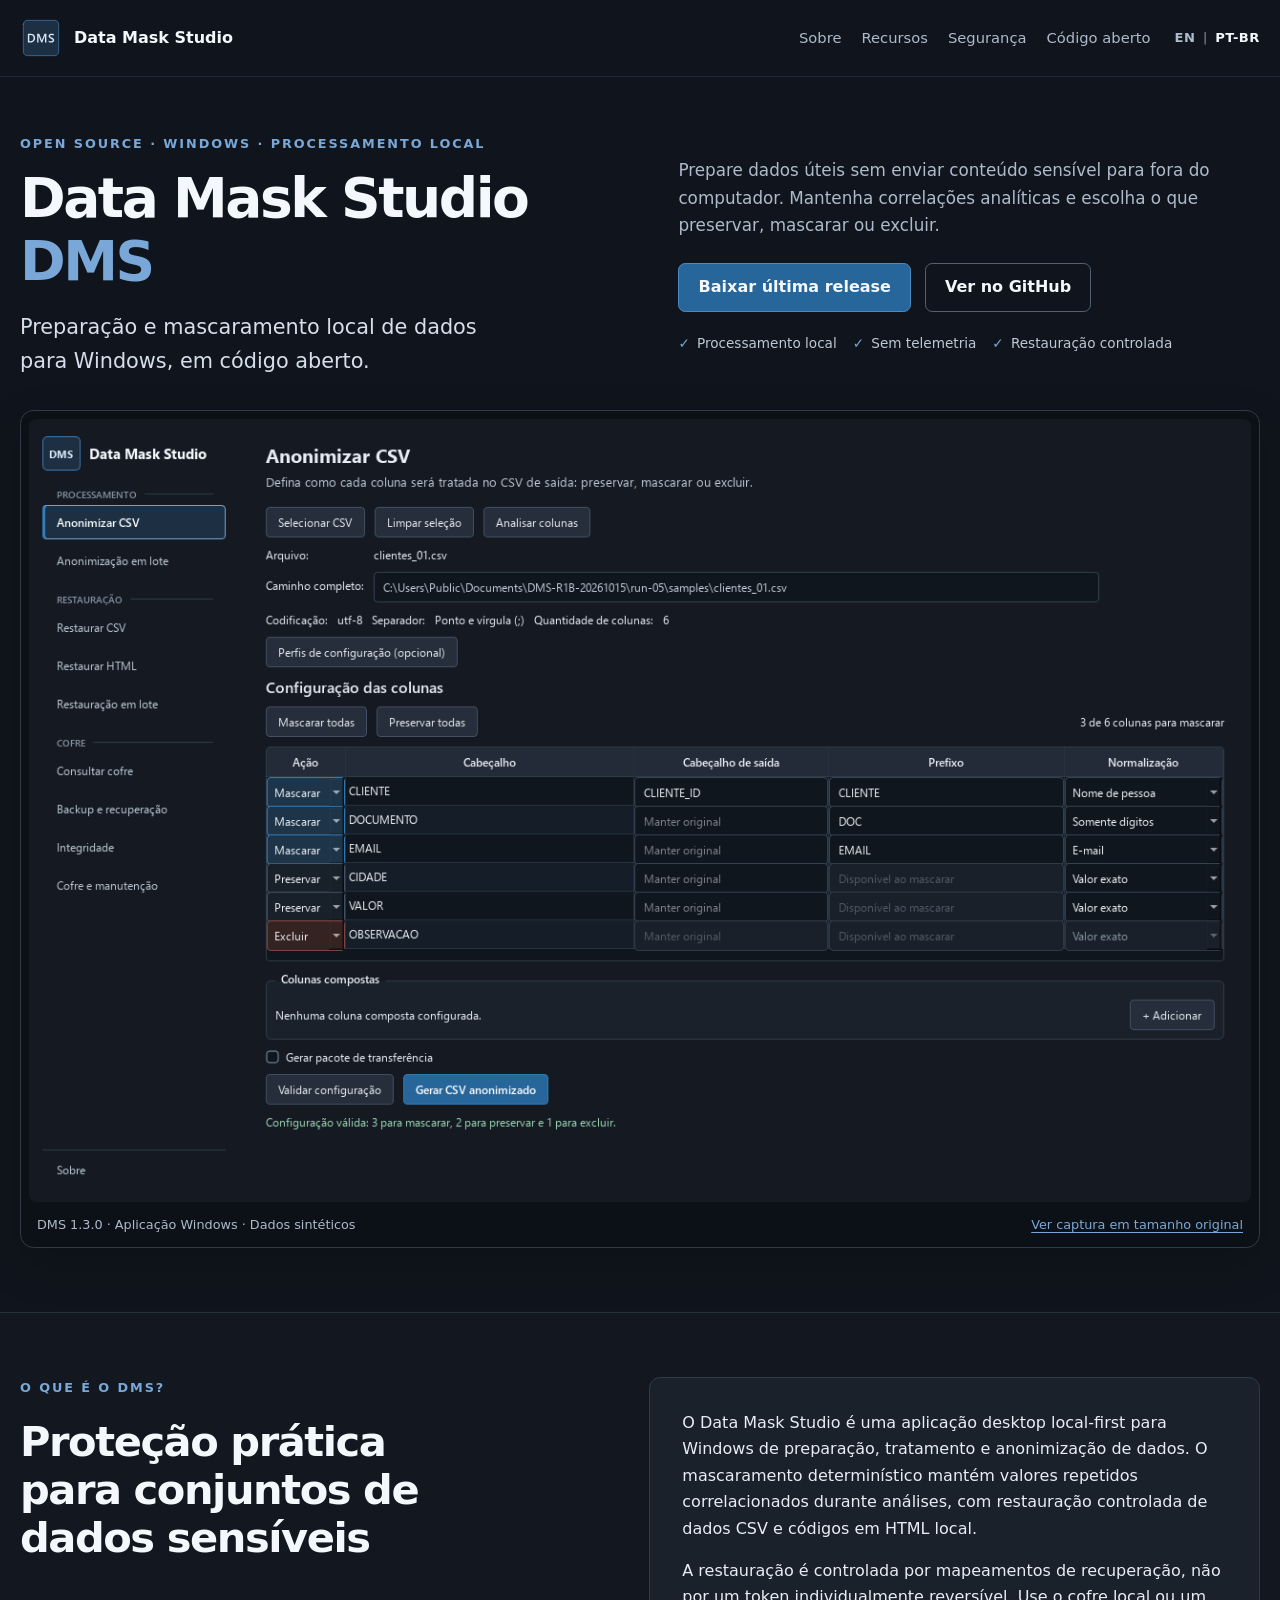
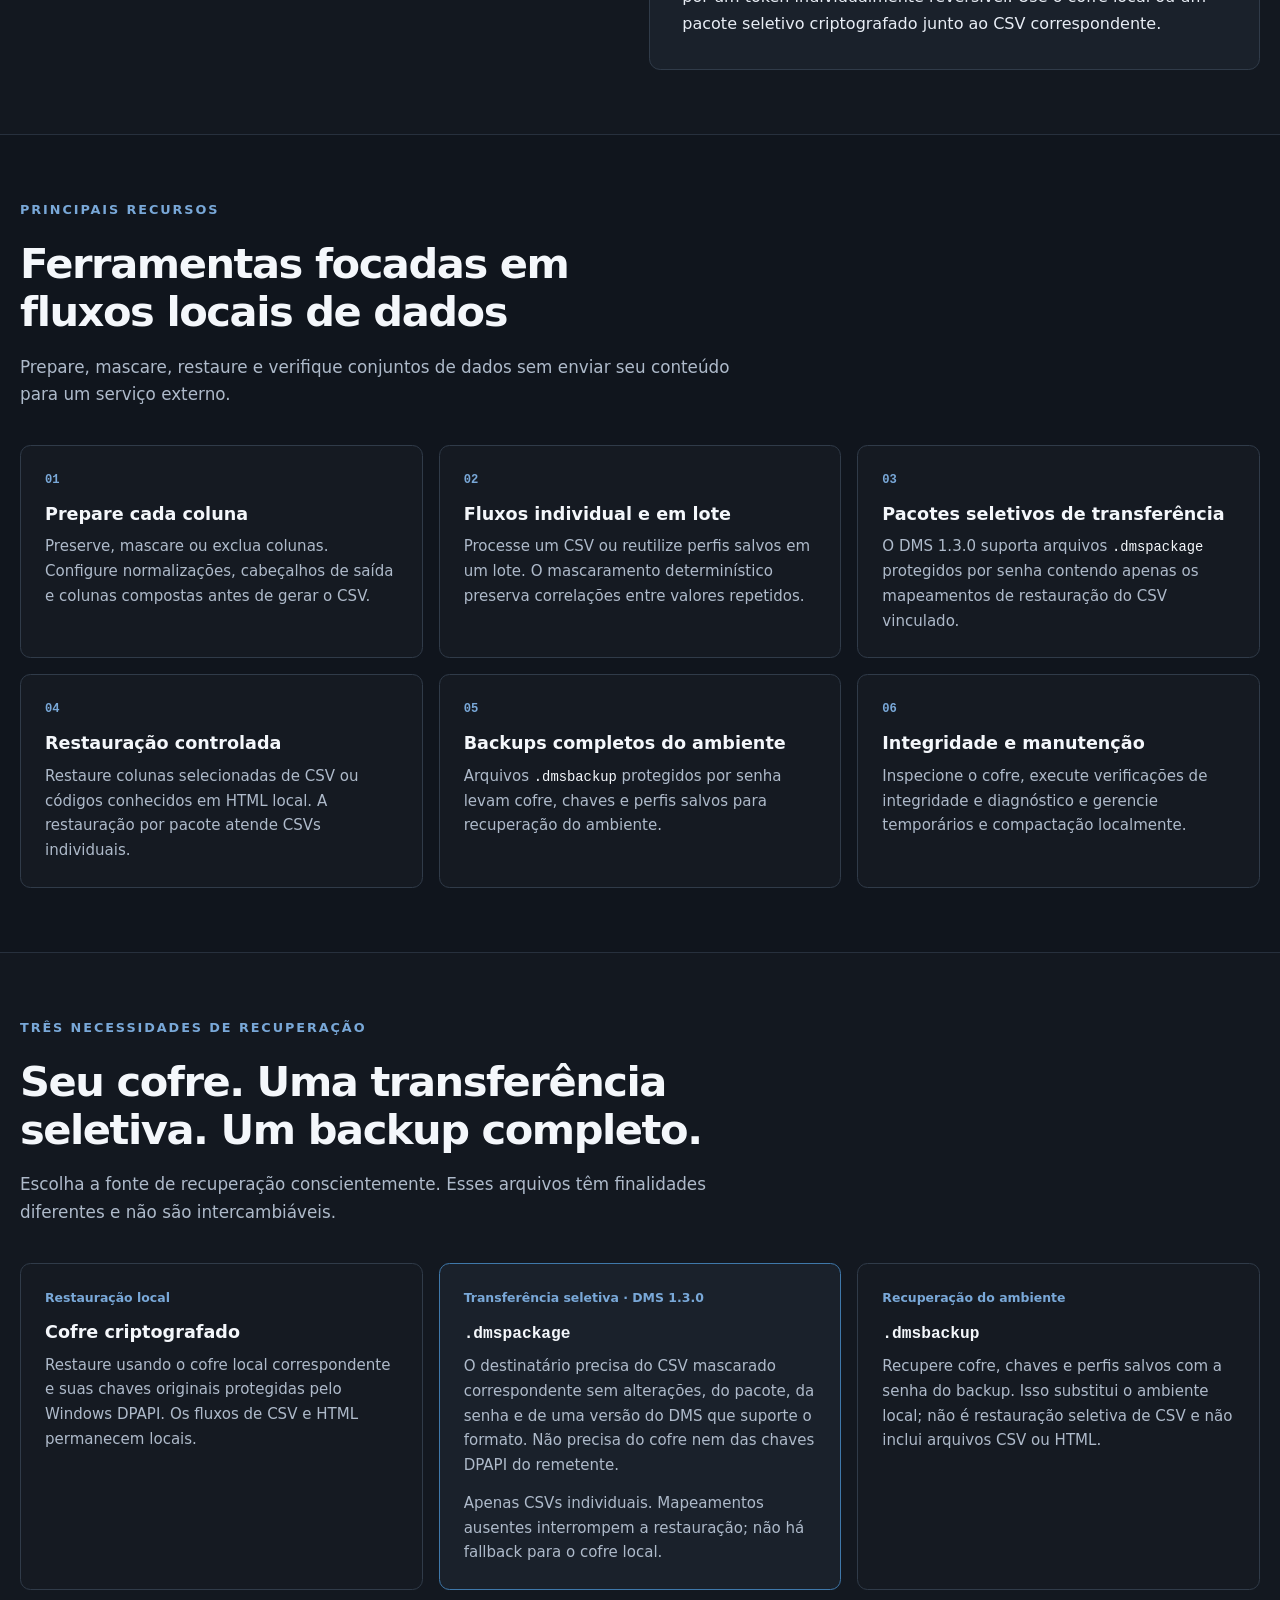
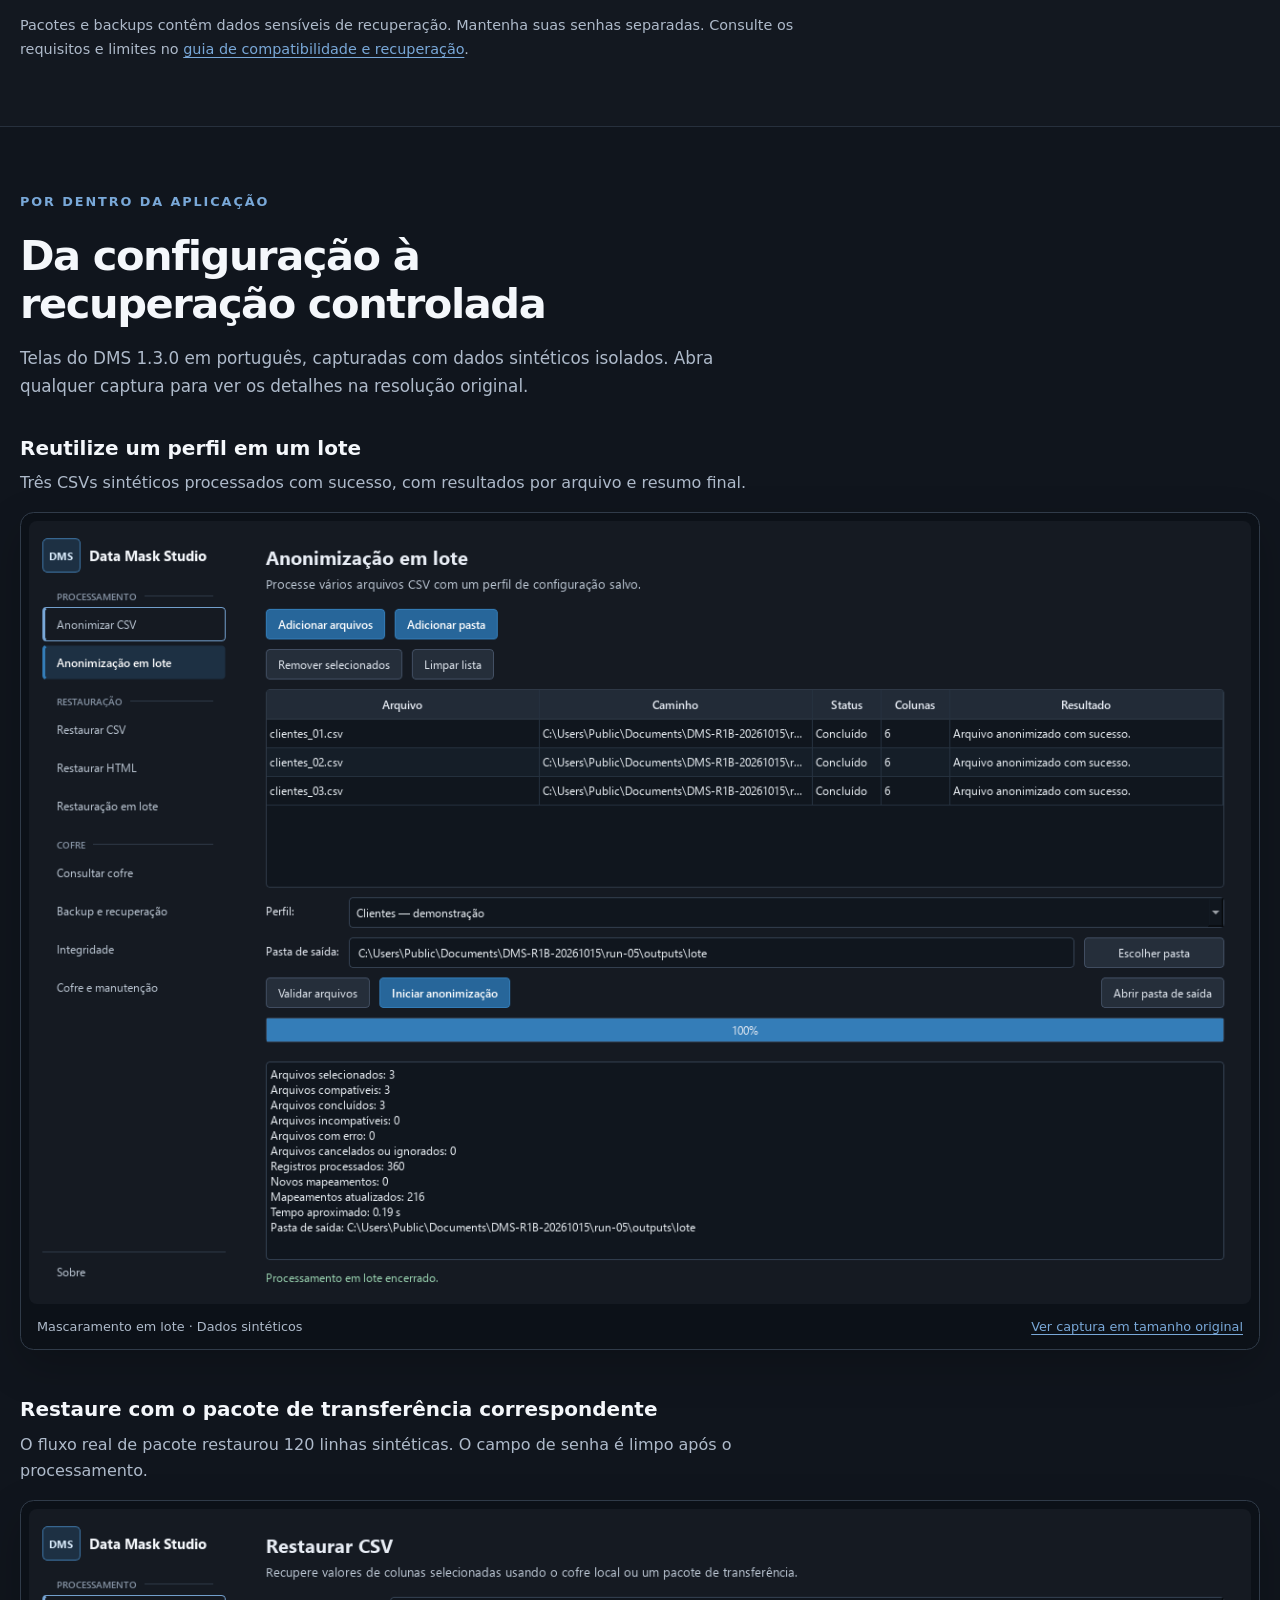
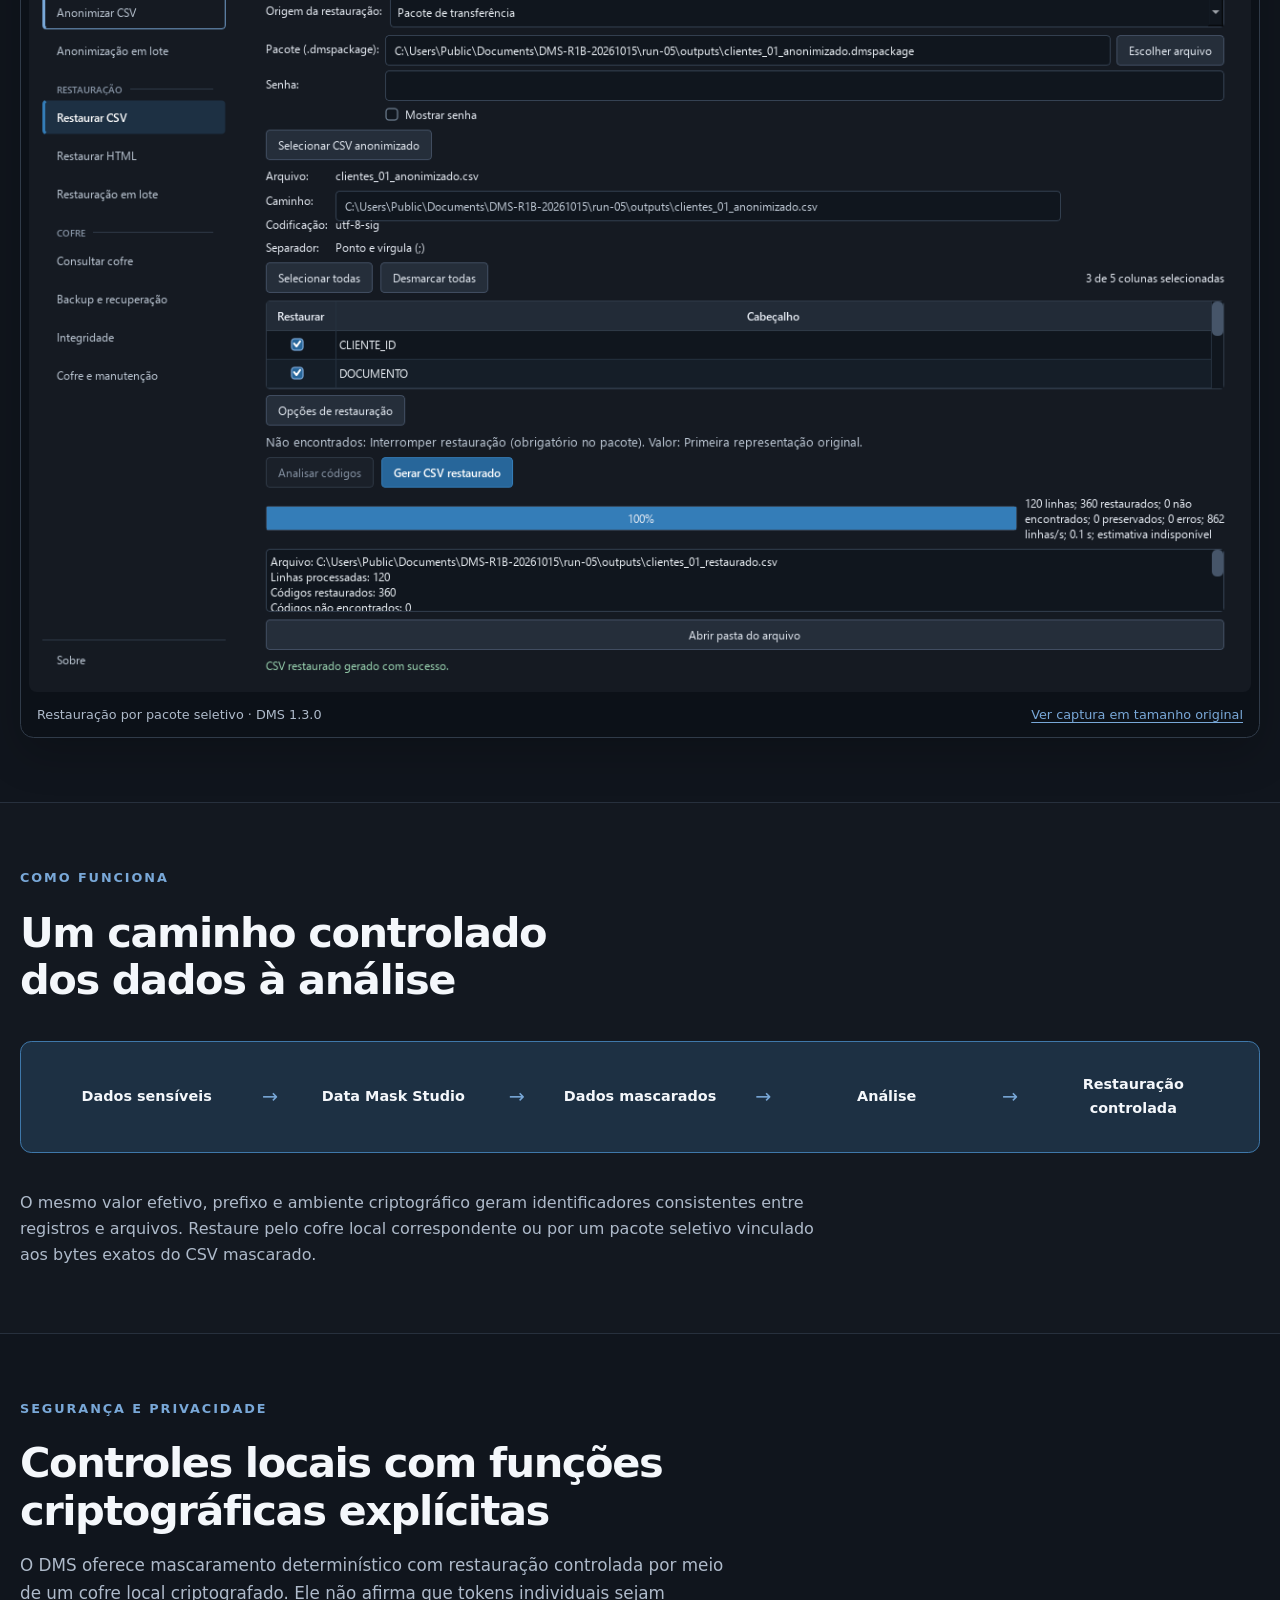
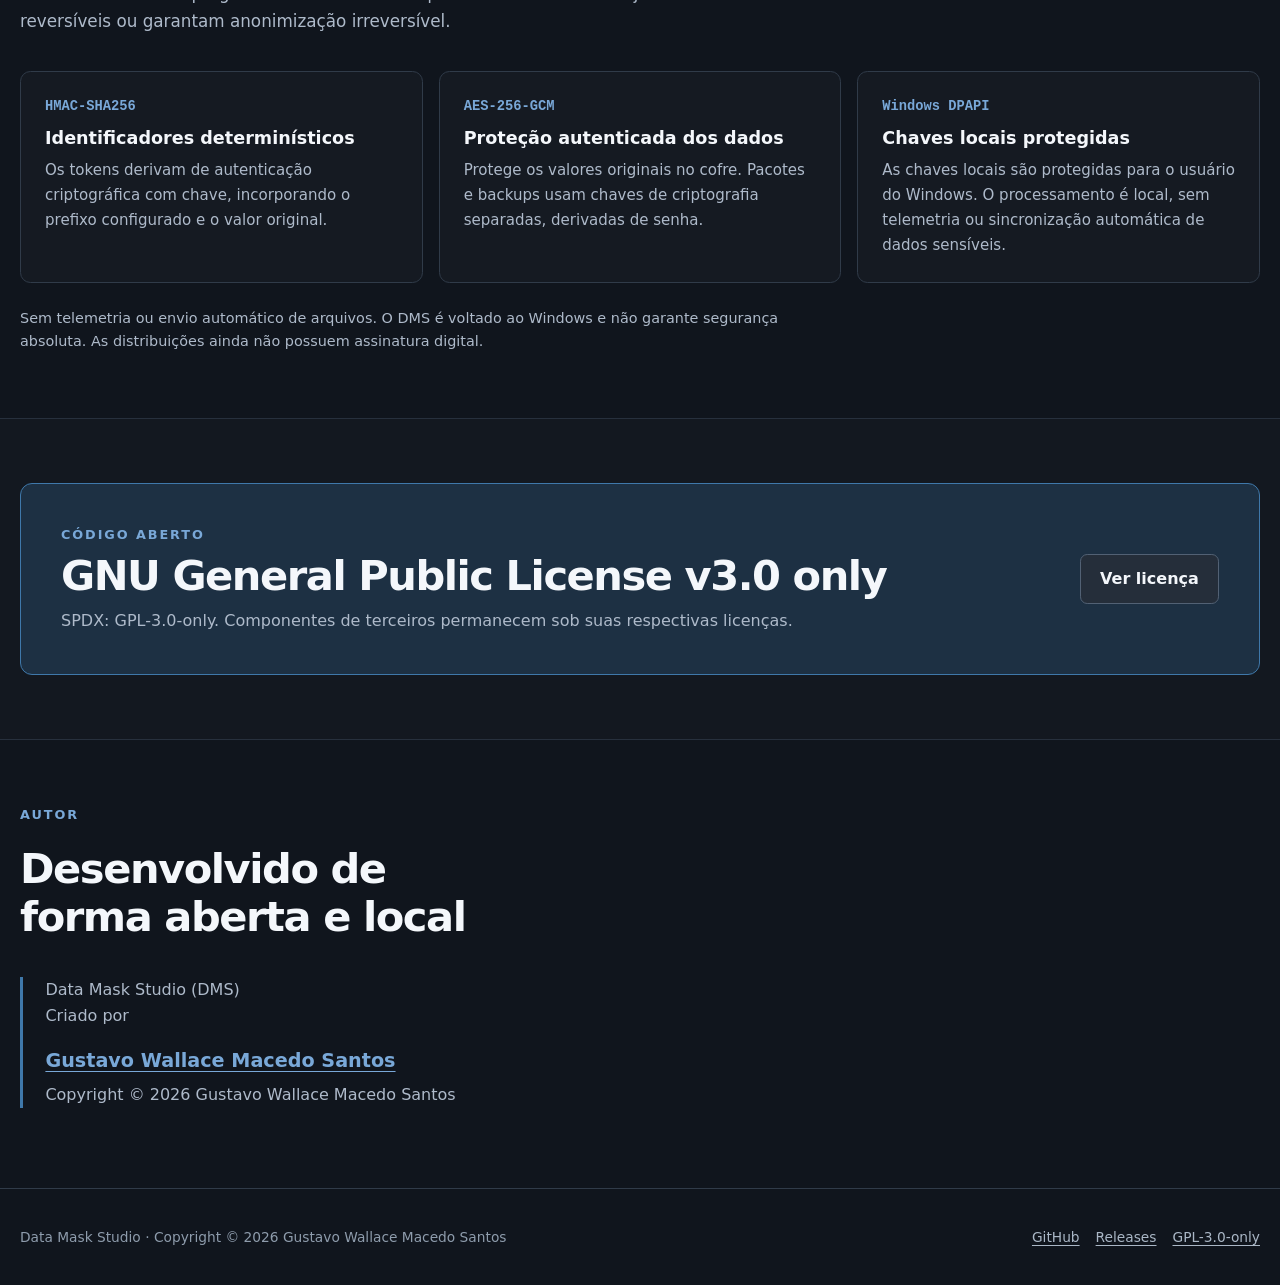
==== commit 776ee383: "finalize v1.3.0 security policy and public documentation" ====
--- a/docs/pt-br/index.html
+++ b/docs/pt-br/index.html
@@ -77,10 +77,9 @@
             <div class="hero-details">
               <p class="hero-summary">Prepare dados úteis sem enviar conteúdo sensível para fora do computador. Mantenha correlações analíticas e escolha o que preservar, mascarar ou excluir.</p>
               <div class="button-row">
-                <a class="button button-primary" href="https://github.com/Gustavo-Wallace/data-mask-studio/releases/latest" aria-describedby="release-status">Baixar última release</a>
+                <a class="button button-primary" href="https://github.com/Gustavo-Wallace/data-mask-studio/releases/latest">Baixar última release</a>
                 <a class="button button-secondary" href="https://github.com/Gustavo-Wallace/data-mask-studio">Ver no GitHub</a>
               </div>
-              <p class="release-note" id="release-status"><strong>A 1.3.0 está em preparação.</strong> O download aponta para a última release publicada, não para esta prévia.</p>
               <ul class="trust-list" aria-label="Principais características de privacidade">
                 <li>Processamento local</li>
                 <li>Sem telemetria</li>
@@ -89,8 +88,8 @@
             </div>
           </div>
           <figure class="product-preview">
-            <a href="../images/data-mask-studio-main.png" aria-label="Ver captura em tamanho original"><img src="../images/data-mask-studio-main.png" alt="Prévia do Data Mask Studio 1.3.0 com dados sintéticos: ações Preservar, Mascarar e Excluir, cabeçalhos de saída, prefixos e normalização" width="1280" height="820" fetchpriority="high"></a>
-            <figcaption><span>Futura 1.3.0 · Aplicação real no Windows · Dados sintéticos</span><a href="../images/data-mask-studio-main.png">Ver captura em tamanho original</a></figcaption>
+            <a href="../images/data-mask-studio-main.png" aria-label="Ver captura em tamanho original"><img src="../images/data-mask-studio-main.png" alt="Data Mask Studio 1.3.0 com dados sintéticos: ações Preservar, Mascarar e Excluir, cabeçalhos de saída, prefixos e normalização" width="1280" height="820" fetchpriority="high"></a>
+            <figcaption><span>DMS 1.3.0 · Aplicação Windows · Dados sintéticos</span><a href="../images/data-mask-studio-main.png">Ver captura em tamanho original</a></figcaption>
           </figure>
         </div>
       </section>
@@ -103,7 +102,7 @@
           </div>
           <div class="prose-panel">
             <p>O Data Mask Studio é uma aplicação desktop local-first para Windows de preparação, tratamento e anonimização de dados. O mascaramento determinístico mantém valores repetidos correlacionados durante análises, com restauração controlada de dados CSV e códigos em HTML local.</p>
-            <p>A restauração é controlada por mapeamentos de recuperação, não por um token individualmente reversível. Use o cofre local ou, na futura 1.3.0, um pacote seletivo criptografado junto ao CSV correspondente.</p>
+            <p>A restauração é controlada por mapeamentos de recuperação, não por um token individualmente reversível. Use o cofre local ou um pacote seletivo criptografado junto ao CSV correspondente.</p>
           </div>
         </div>
       </section>
@@ -129,12 +128,12 @@
             <article class="feature-card">
               <span class="feature-number">03</span>
               <h3>Pacotes seletivos de transferência</h3>
-              <p>Na futura 1.3.0: arquivos <code>.dmspackage</code> protegidos por senha contêm apenas os mapeamentos de restauração do CSV vinculado.</p>
+              <p>O DMS 1.3.0 suporta arquivos <code>.dmspackage</code> protegidos por senha contendo apenas os mapeamentos de restauração do CSV vinculado.</p>
             </article>
             <article class="feature-card">
               <span class="feature-number">04</span>
               <h3>Restauração controlada</h3>
-              <p>Restaure colunas selecionadas de CSV ou códigos conhecidos em HTML local. A restauração por pacote atende CSVs individuais na prévia da 1.3.0.</p>
+              <p>Restaure colunas selecionadas de CSV ou códigos conhecidos em HTML local. A restauração por pacote atende CSVs individuais.</p>
             </article>
             <article class="feature-card">
               <span class="feature-number">05</span>
@@ -164,7 +163,7 @@
               <p>Restaure usando o cofre local correspondente e suas chaves originais protegidas pelo Windows DPAPI. Os fluxos de CSV e HTML permanecem locais.</p>
             </article>
             <article class="recovery-card recovery-highlight">
-              <p class="card-label">Transferência seletiva · Futura 1.3.0</p>
+              <p class="card-label">Transferência seletiva · DMS 1.3.0</p>
               <h3><code>.dmspackage</code></h3>
               <p>O destinatário precisa do CSV mascarado correspondente sem alterações, do pacote, da senha e de uma versão do DMS que suporte o formato. Não precisa do cofre nem das chaves DPAPI do remetente.</p>
               <p>Apenas CSVs individuais. Mapeamentos ausentes interrompem a restauração; não há fallback para o cofre local.</p>
@@ -184,7 +183,7 @@
           <div class="section-heading">
             <p class="eyebrow">Por dentro da aplicação</p>
             <h2>Da configuração à recuperação controlada</h2>
-            <p class="section-intro">Telas reais da prévia da 1.3.0 em português, capturadas com dados sintéticos isolados. Abra qualquer captura para ver os detalhes na resolução original.</p>
+            <p class="section-intro">Telas do DMS 1.3.0 em português, capturadas com dados sintéticos isolados. Abra qualquer captura para ver os detalhes na resolução original.</p>
           </div>
           <div class="showcase">
             <div class="showcase-heading">
@@ -203,7 +202,7 @@
             </div>
           <figure class="product-preview">
             <a href="../images/data-mask-studio-package.png" aria-label="Ver captura em tamanho original"><img src="../images/data-mask-studio-package.png" alt="Restauração por pacote no Data Mask Studio 1.3.0: fonte Pacote de transferência, três colunas de CSV selecionadas e restauração concluída com a senha limpa" width="1280" height="820" loading="lazy" decoding="async"></a>
-            <figcaption><span>Restauração por pacote seletivo · Futura 1.3.0</span><a href="../images/data-mask-studio-package.png">Ver captura em tamanho original</a></figcaption>
+            <figcaption><span>Restauração por pacote seletivo · DMS 1.3.0</span><a href="../images/data-mask-studio-package.png">Ver captura em tamanho original</a></figcaption>
           </figure>
           </div>
         </div>
@@ -226,7 +225,7 @@
             <span class="workflow-arrow" aria-hidden="true">→</span>
             <div class="workflow-step">Restauração controlada</div>
           </div>
-          <p class="workflow-note">O mesmo valor efetivo, prefixo e ambiente criptográfico geram identificadores consistentes entre registros e arquivos. Restaure pelo cofre local correspondente ou, na 1.3.0, por um pacote seletivo vinculado aos bytes exatos do CSV mascarado.</p>
+          <p class="workflow-note">O mesmo valor efetivo, prefixo e ambiente criptográfico geram identificadores consistentes entre registros e arquivos. Restaure pelo cofre local correspondente ou por um pacote seletivo vinculado aos bytes exatos do CSV mascarado.</p>
         </div>
       </section>
 
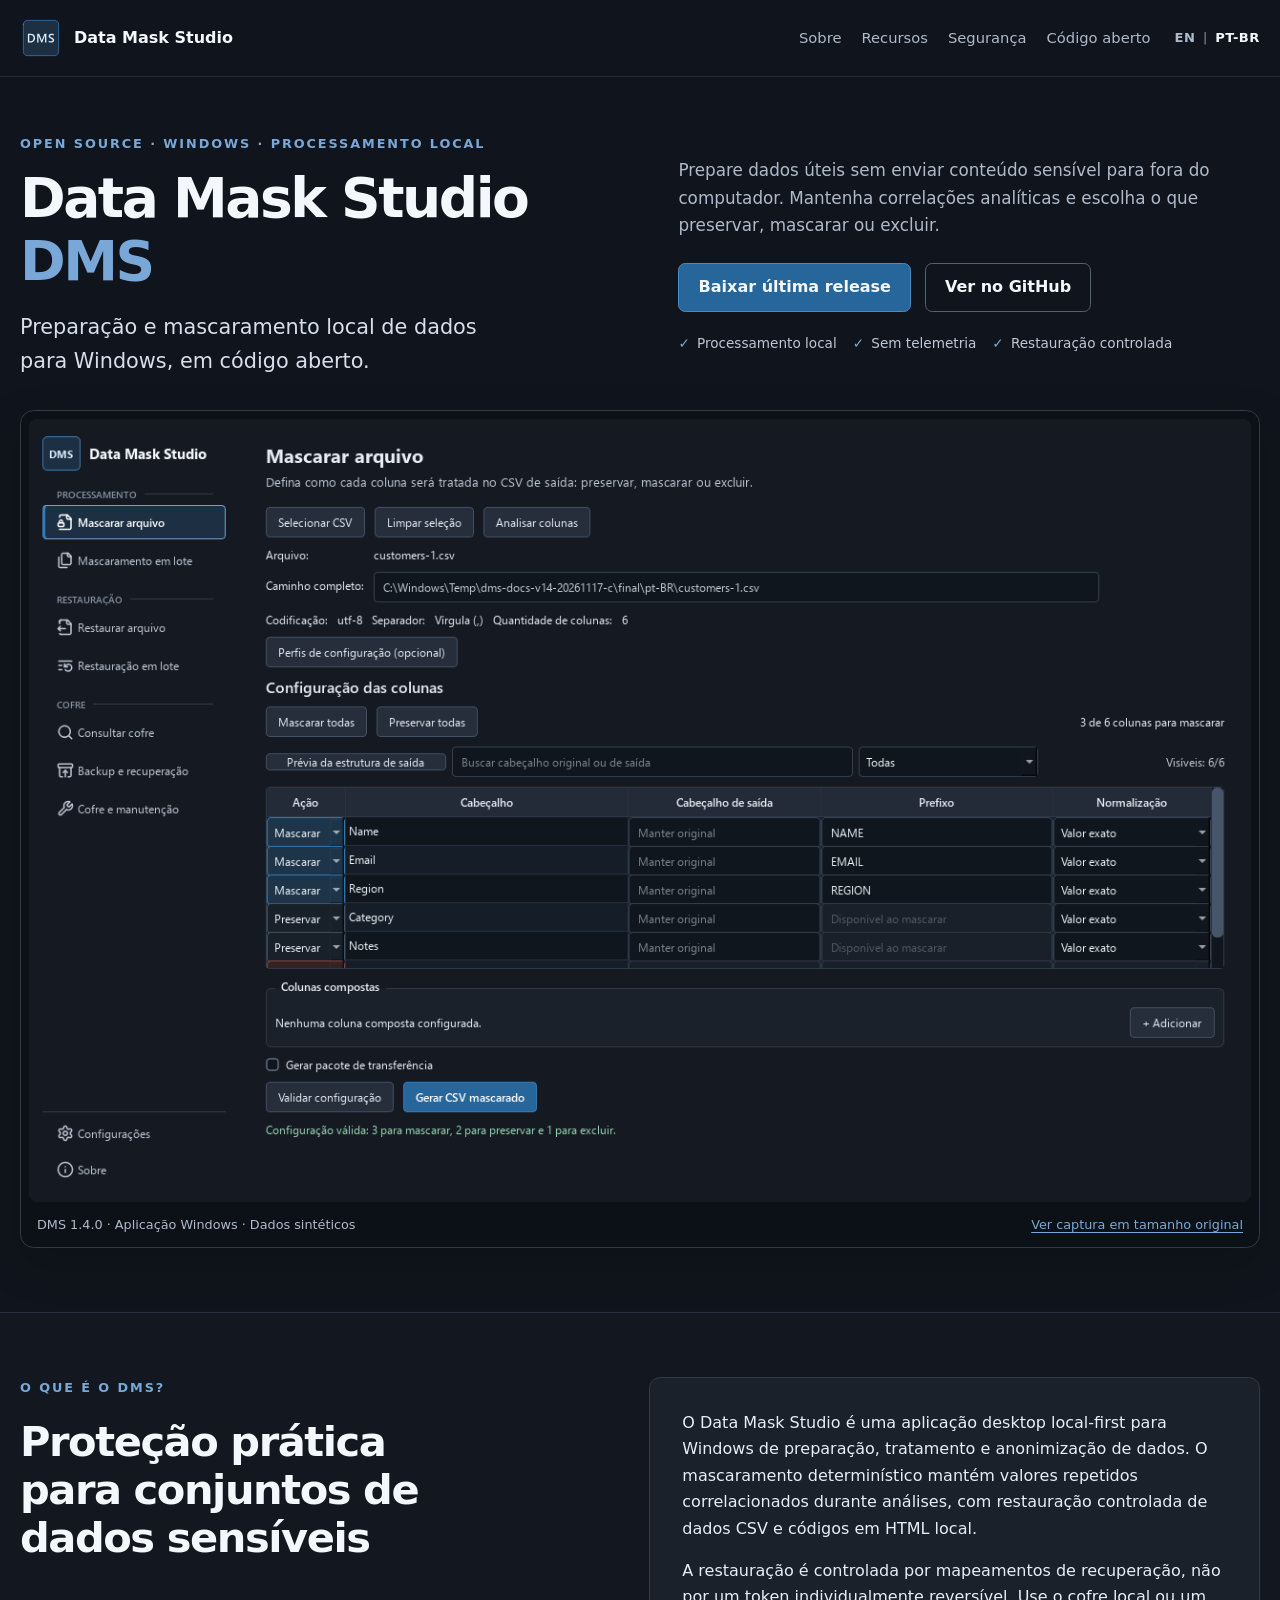
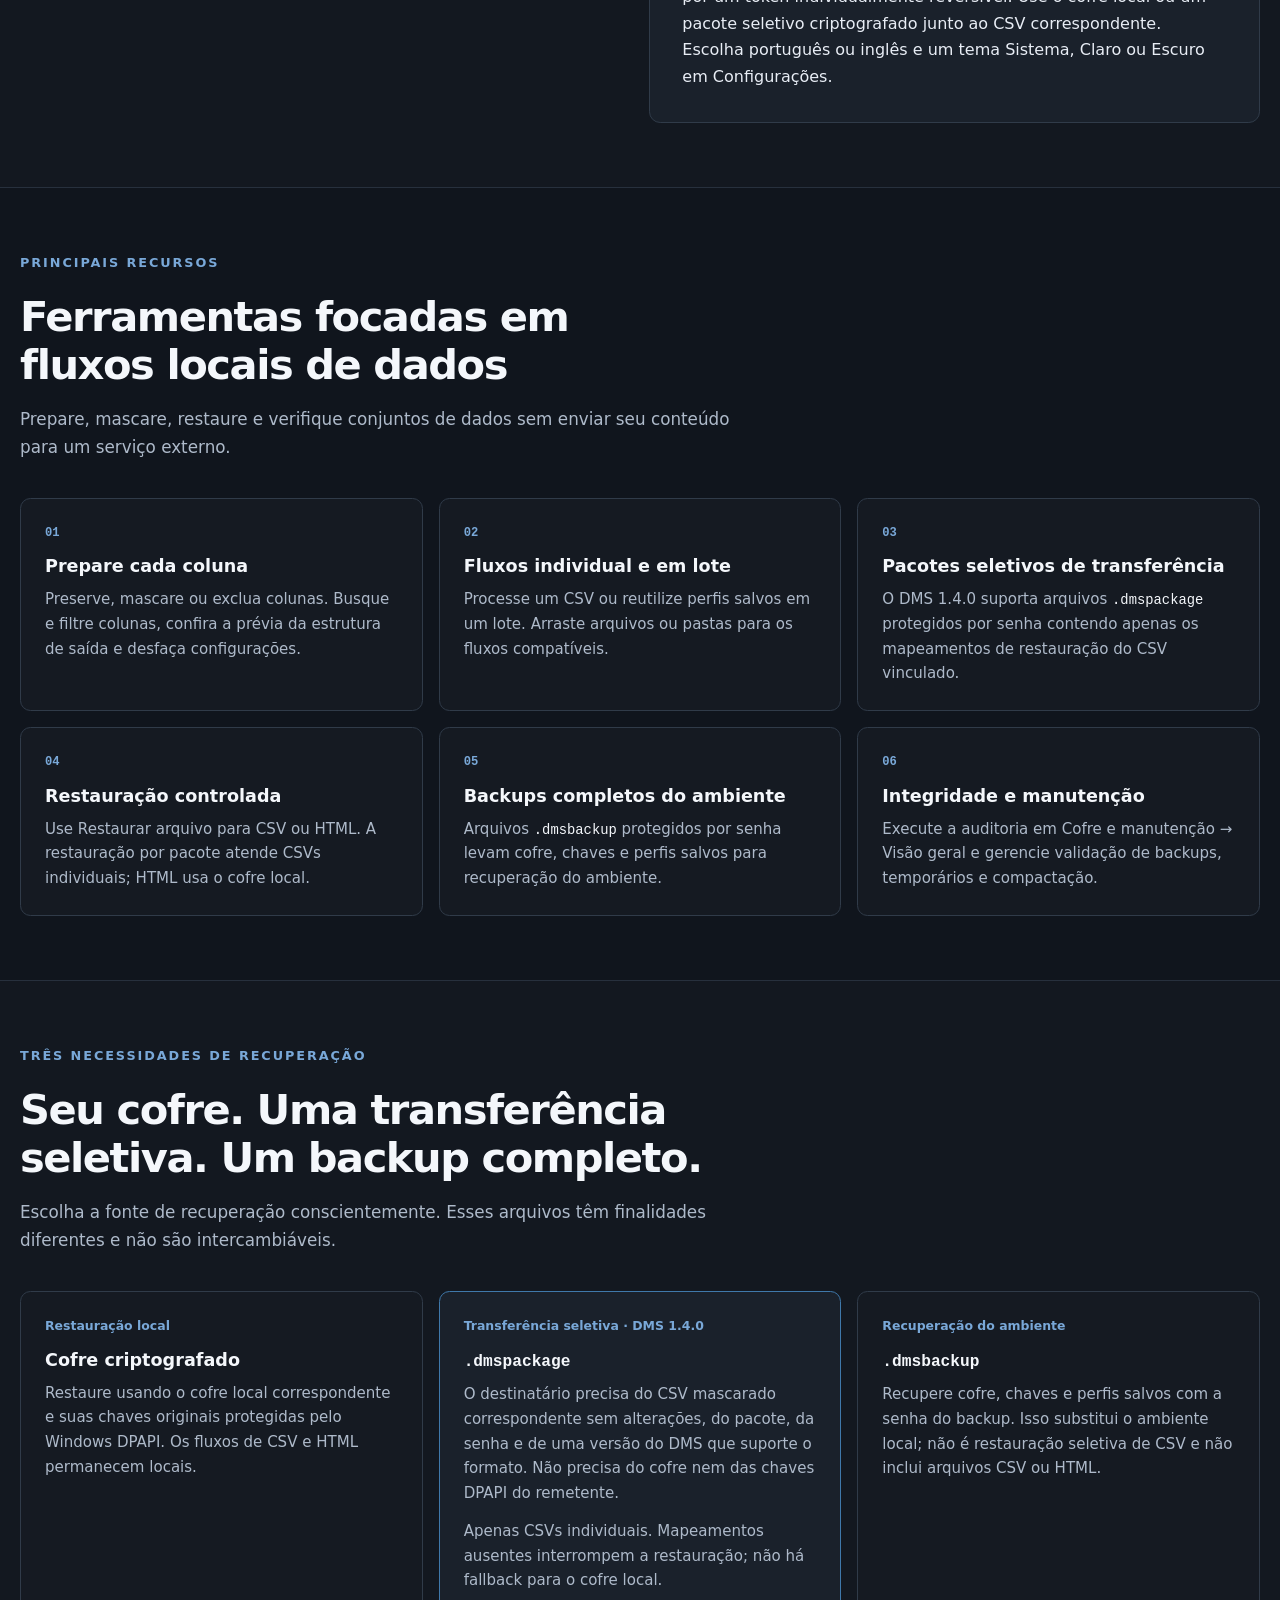
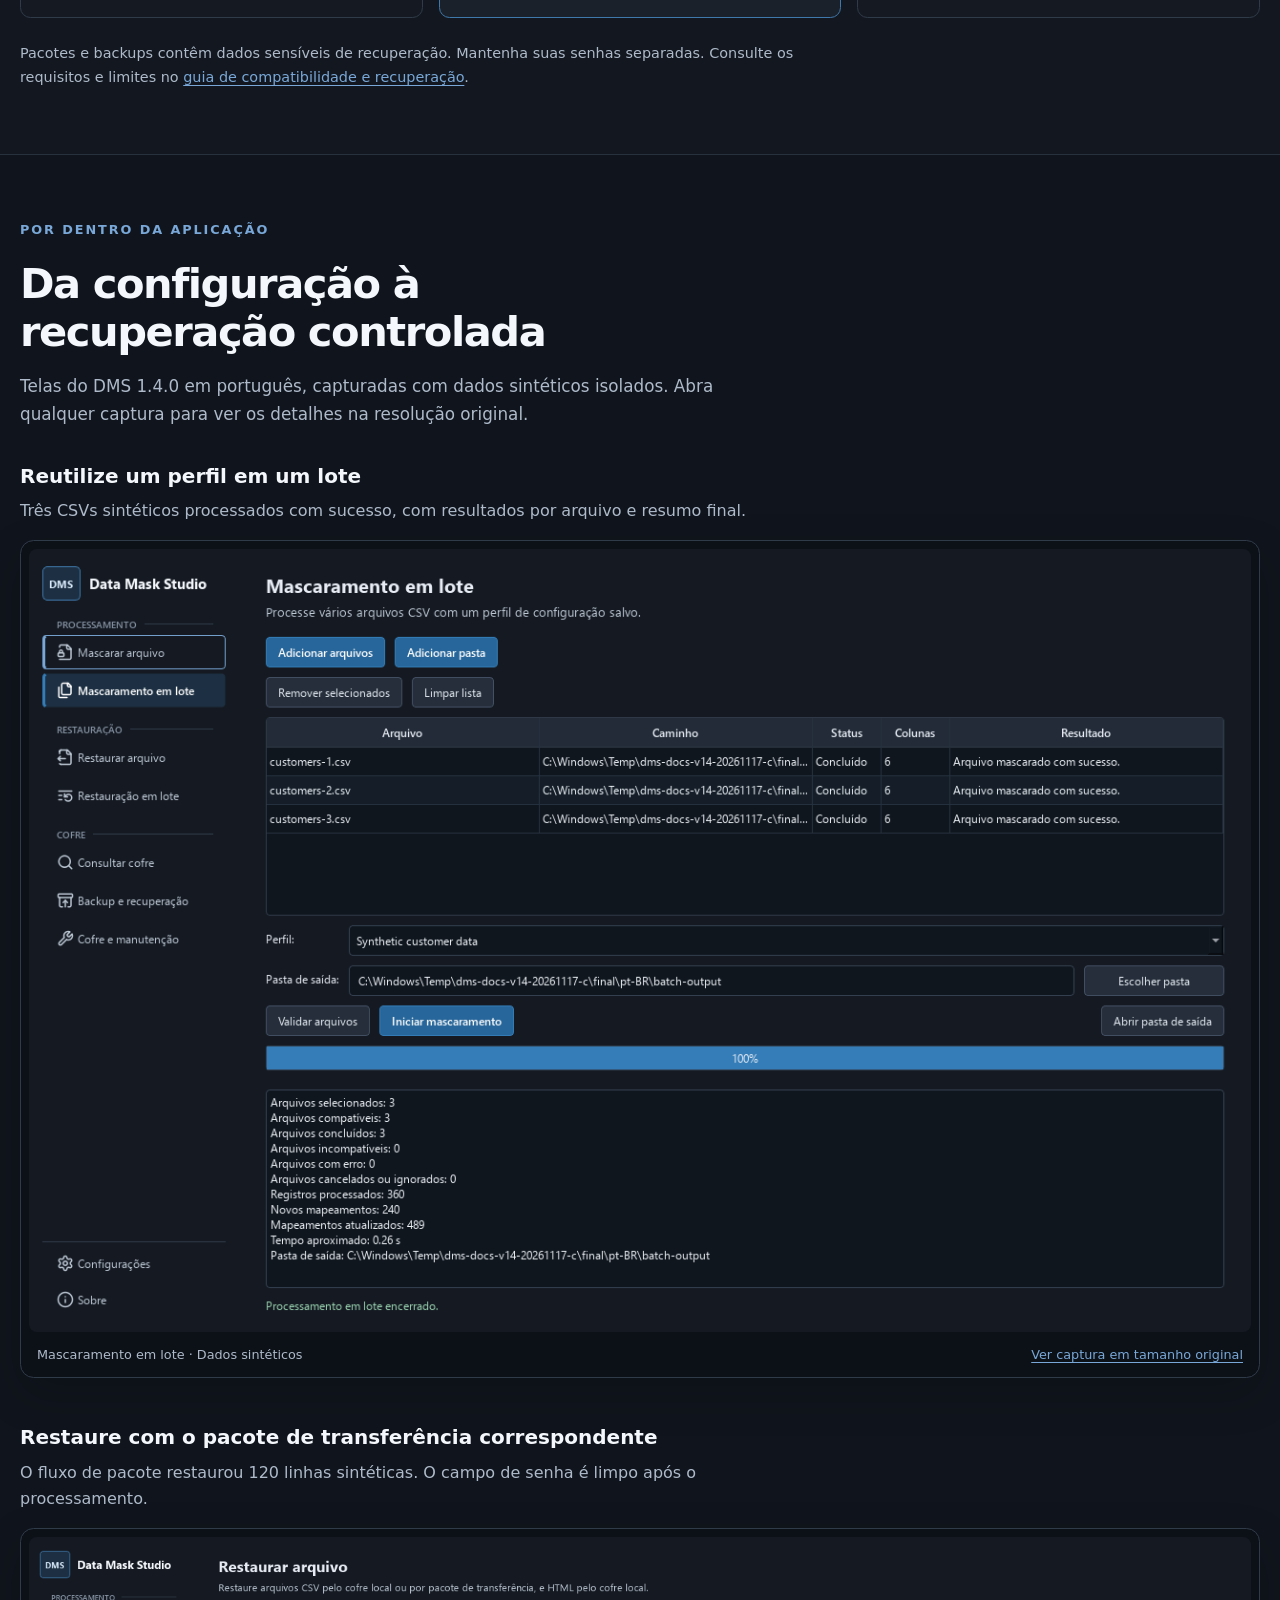
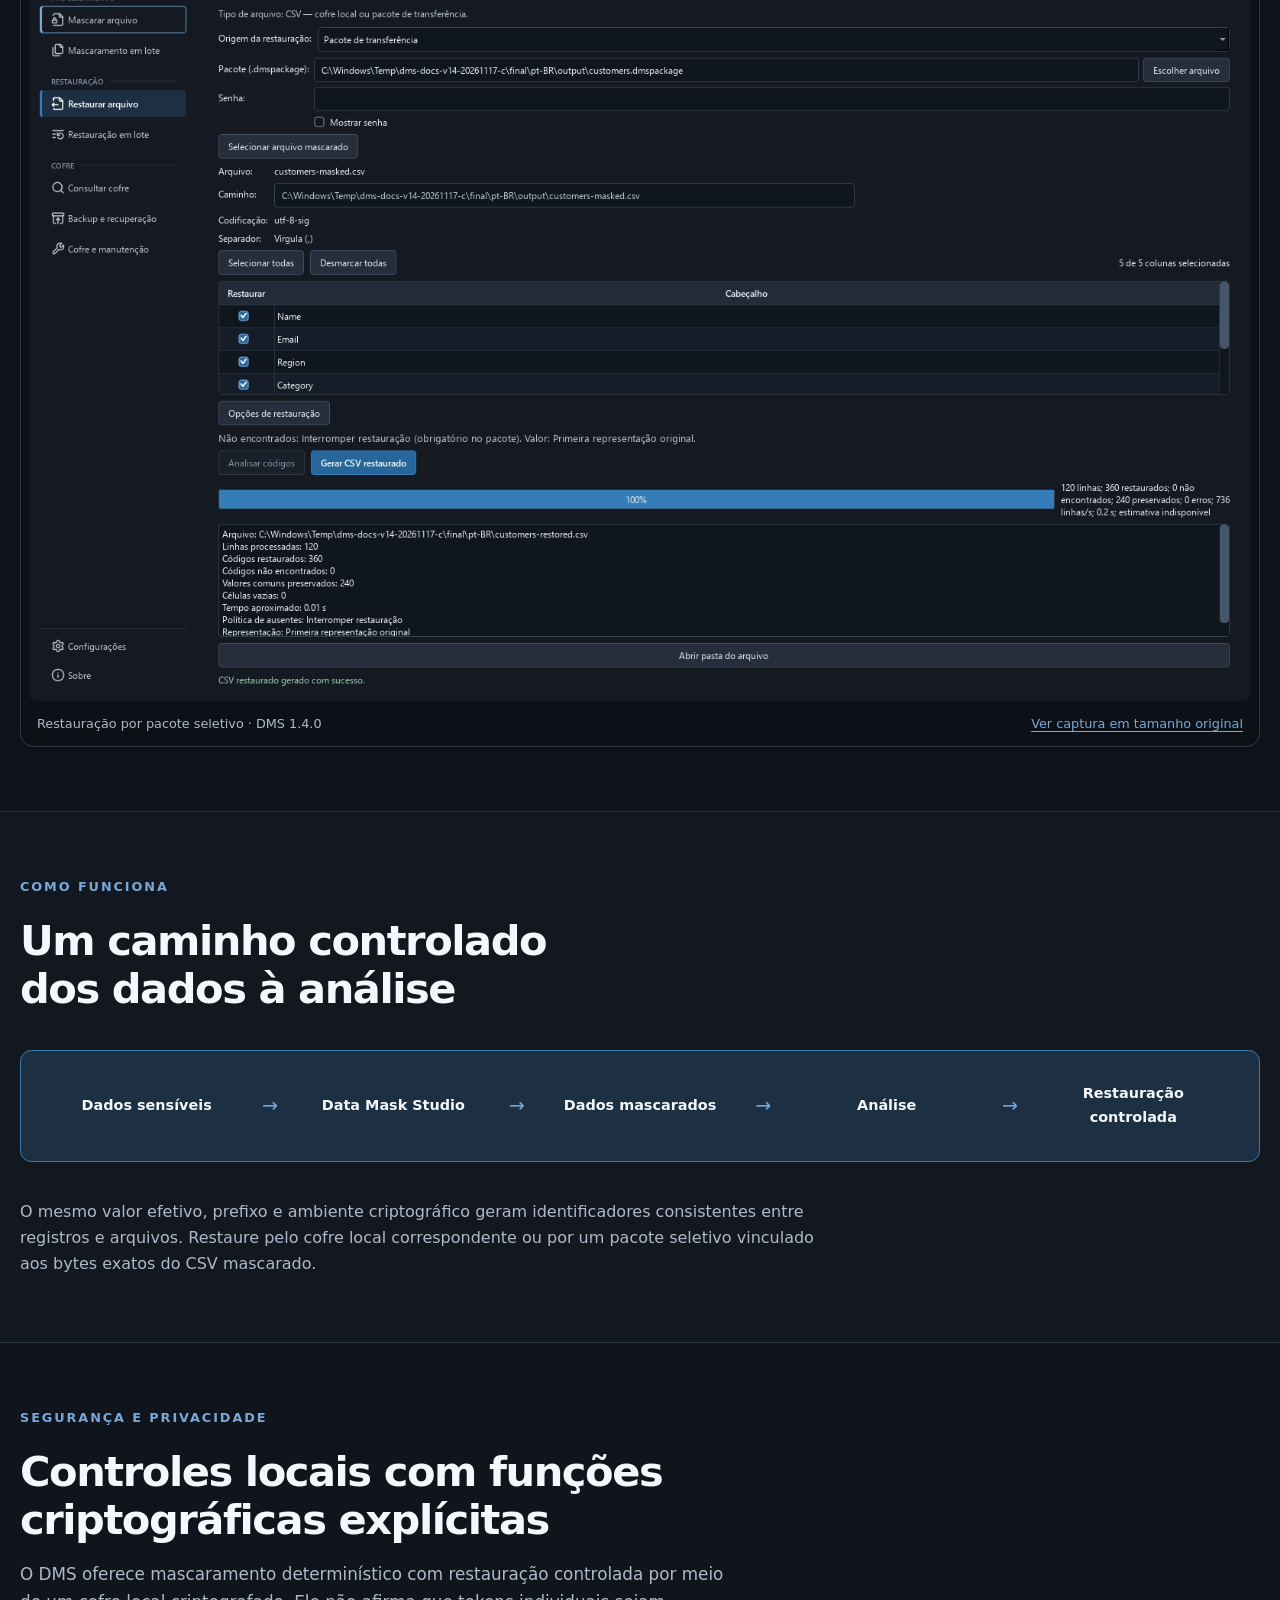
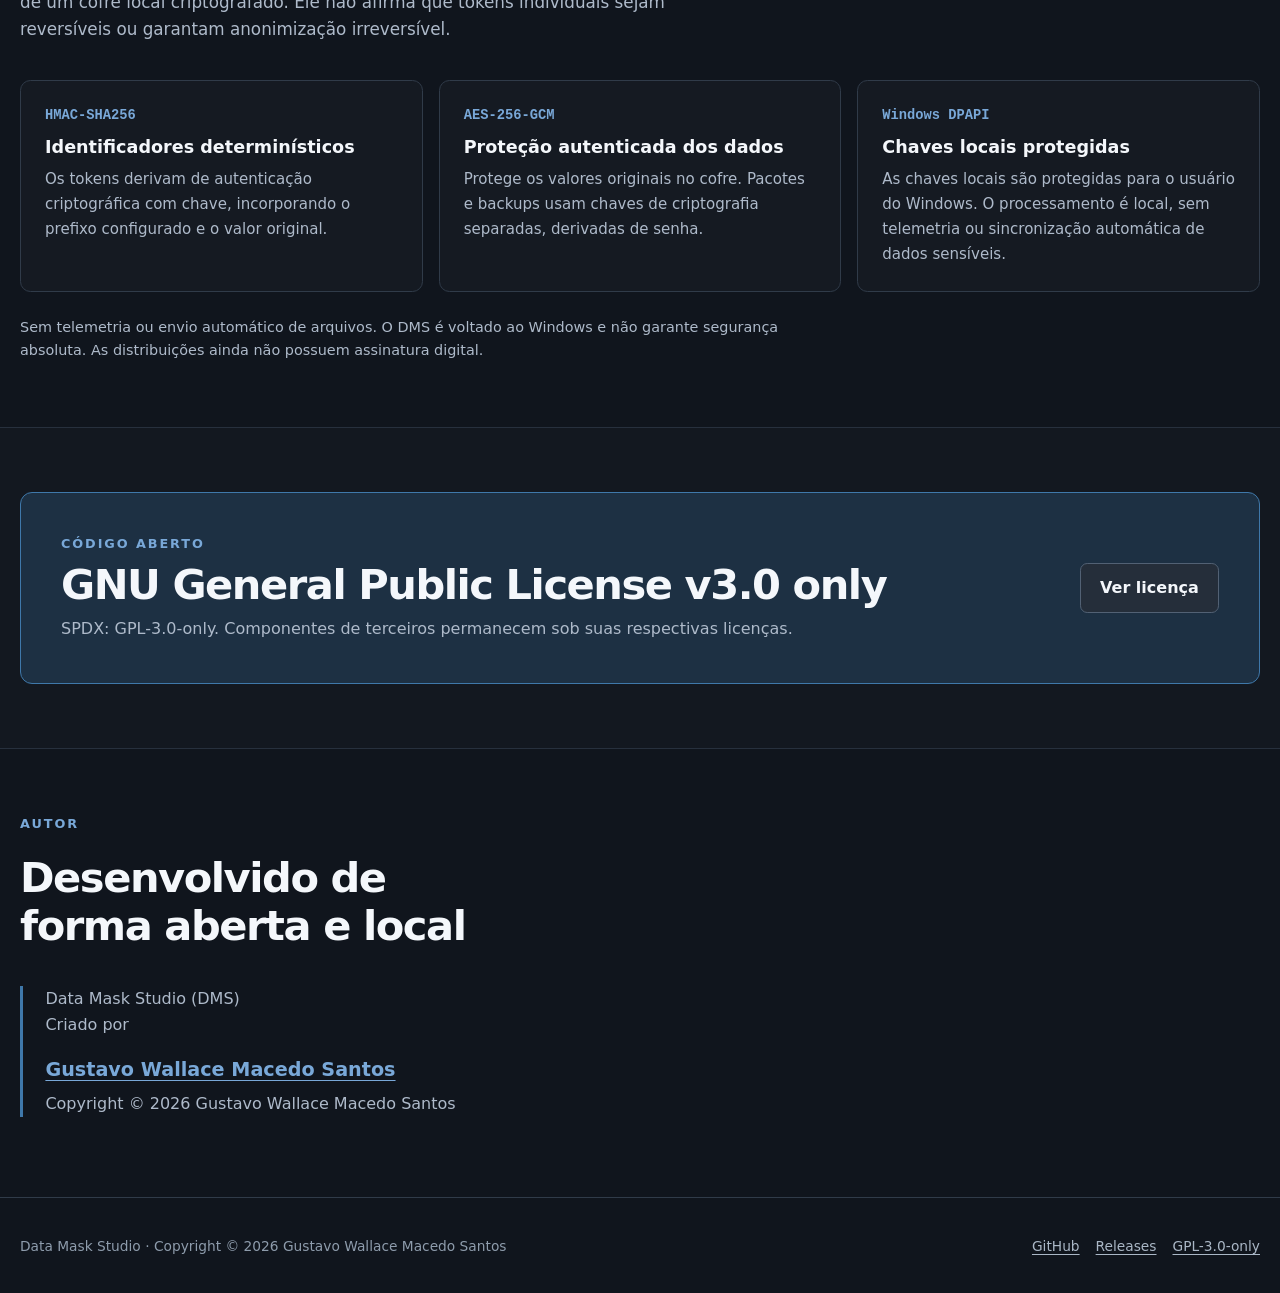
==== commit 19e8e98e: "finalize v1.4 documentation and localized screenshots" ====
--- a/docs/pt-br/index.html
+++ b/docs/pt-br/index.html
@@ -88,8 +88,8 @@
             </div>
           </div>
           <figure class="product-preview">
-            <a href="../images/data-mask-studio-main.png" aria-label="Ver captura em tamanho original"><img src="../images/data-mask-studio-main.png" alt="Data Mask Studio 1.3.0 com dados sintéticos: ações Preservar, Mascarar e Excluir, cabeçalhos de saída, prefixos e normalização" width="1280" height="820" fetchpriority="high"></a>
-            <figcaption><span>DMS 1.3.0 · Aplicação Windows · Dados sintéticos</span><a href="../images/data-mask-studio-main.png">Ver captura em tamanho original</a></figcaption>
+            <a href="../images/data-mask-studio-main-pt-br.png" aria-label="Ver captura em tamanho original"><img src="../images/data-mask-studio-main-pt-br.png" alt="Data Mask Studio 1.4.0 com dados sintéticos: ações Preservar, Mascarar e Excluir, cabeçalhos de saída, prefixos e normalização" width="1280" height="820" fetchpriority="high"></a>
+            <figcaption><span>DMS 1.4.0 · Aplicação Windows · Dados sintéticos</span><a href="../images/data-mask-studio-main-pt-br.png">Ver captura em tamanho original</a></figcaption>
           </figure>
         </div>
       </section>
@@ -102,7 +102,7 @@
           </div>
           <div class="prose-panel">
             <p>O Data Mask Studio é uma aplicação desktop local-first para Windows de preparação, tratamento e anonimização de dados. O mascaramento determinístico mantém valores repetidos correlacionados durante análises, com restauração controlada de dados CSV e códigos em HTML local.</p>
-            <p>A restauração é controlada por mapeamentos de recuperação, não por um token individualmente reversível. Use o cofre local ou um pacote seletivo criptografado junto ao CSV correspondente.</p>
+            <p>A restauração é controlada por mapeamentos de recuperação, não por um token individualmente reversível. Use o cofre local ou um pacote seletivo criptografado junto ao CSV correspondente. Escolha português ou inglês e um tema Sistema, Claro ou Escuro em Configurações.</p>
           </div>
         </div>
       </section>
@@ -118,22 +118,22 @@
             <article class="feature-card">
               <span class="feature-number">01</span>
               <h3>Prepare cada coluna</h3>
-              <p>Preserve, mascare ou exclua colunas. Configure normalizações, cabeçalhos de saída e colunas compostas antes de gerar o CSV.</p>
+              <p>Preserve, mascare ou exclua colunas. Busque e filtre colunas, confira a prévia da estrutura de saída e desfaça configurações.</p>
             </article>
             <article class="feature-card">
               <span class="feature-number">02</span>
               <h3>Fluxos individual e em lote</h3>
-              <p>Processe um CSV ou reutilize perfis salvos em um lote. O mascaramento determinístico preserva correlações entre valores repetidos.</p>
+              <p>Processe um CSV ou reutilize perfis salvos em um lote. Arraste arquivos ou pastas para os fluxos compatíveis.</p>
             </article>
             <article class="feature-card">
               <span class="feature-number">03</span>
               <h3>Pacotes seletivos de transferência</h3>
-              <p>O DMS 1.3.0 suporta arquivos <code>.dmspackage</code> protegidos por senha contendo apenas os mapeamentos de restauração do CSV vinculado.</p>
+              <p>O DMS 1.4.0 suporta arquivos <code>.dmspackage</code> protegidos por senha contendo apenas os mapeamentos de restauração do CSV vinculado.</p>
             </article>
             <article class="feature-card">
               <span class="feature-number">04</span>
               <h3>Restauração controlada</h3>
-              <p>Restaure colunas selecionadas de CSV ou códigos conhecidos em HTML local. A restauração por pacote atende CSVs individuais.</p>
+              <p>Use Restaurar arquivo para CSV ou HTML. A restauração por pacote atende CSVs individuais; HTML usa o cofre local.</p>
             </article>
             <article class="feature-card">
               <span class="feature-number">05</span>
@@ -143,7 +143,7 @@
             <article class="feature-card">
               <span class="feature-number">06</span>
               <h3>Integridade e manutenção</h3>
-              <p>Inspecione o cofre, execute verificações de integridade e diagnóstico e gerencie temporários e compactação localmente.</p>
+              <p>Execute a auditoria em Cofre e manutenção → Visão geral e gerencie validação de backups, temporários e compactação.</p>
             </article>
           </div>
         </div>
@@ -163,7 +163,7 @@
               <p>Restaure usando o cofre local correspondente e suas chaves originais protegidas pelo Windows DPAPI. Os fluxos de CSV e HTML permanecem locais.</p>
             </article>
             <article class="recovery-card recovery-highlight">
-              <p class="card-label">Transferência seletiva · DMS 1.3.0</p>
+              <p class="card-label">Transferência seletiva · DMS 1.4.0</p>
               <h3><code>.dmspackage</code></h3>
               <p>O destinatário precisa do CSV mascarado correspondente sem alterações, do pacote, da senha e de uma versão do DMS que suporte o formato. Não precisa do cofre nem das chaves DPAPI do remetente.</p>
               <p>Apenas CSVs individuais. Mapeamentos ausentes interrompem a restauração; não há fallback para o cofre local.</p>
@@ -183,7 +183,7 @@
           <div class="section-heading">
             <p class="eyebrow">Por dentro da aplicação</p>
             <h2>Da configuração à recuperação controlada</h2>
-            <p class="section-intro">Telas do DMS 1.3.0 em português, capturadas com dados sintéticos isolados. Abra qualquer captura para ver os detalhes na resolução original.</p>
+            <p class="section-intro">Telas do DMS 1.4.0 em português, capturadas com dados sintéticos isolados. Abra qualquer captura para ver os detalhes na resolução original.</p>
           </div>
           <div class="showcase">
             <div class="showcase-heading">
@@ -191,18 +191,18 @@
               <p>Três CSVs sintéticos processados com sucesso, com resultados por arquivo e resumo final.</p>
             </div>
           <figure class="product-preview">
-            <a href="../images/data-mask-studio-batch.png" aria-label="Ver captura em tamanho original"><img src="../images/data-mask-studio-batch.png" alt="Mascaramento de CSV em lote no Data Mask Studio: três arquivos concluídos, perfil salvo, progresso de 100 por cento e 360 registros processados" width="1280" height="820" loading="lazy" decoding="async"></a>
-            <figcaption><span>Mascaramento em lote · Dados sintéticos</span><a href="../images/data-mask-studio-batch.png">Ver captura em tamanho original</a></figcaption>
+            <a href="../images/data-mask-studio-batch-pt-br.png" aria-label="Ver captura em tamanho original"><img src="../images/data-mask-studio-batch-pt-br.png" alt="Mascaramento de CSV em lote no Data Mask Studio: três arquivos concluídos, perfil salvo, progresso de 100 por cento e 360 registros processados" width="1280" height="820" loading="lazy" decoding="async"></a>
+            <figcaption><span>Mascaramento em lote · Dados sintéticos</span><a href="../images/data-mask-studio-batch-pt-br.png">Ver captura em tamanho original</a></figcaption>
           </figure>
           </div>
           <div class="showcase">
             <div class="showcase-heading">
               <h3>Restaure com o pacote de transferência correspondente</h3>
-              <p>O fluxo real de pacote restaurou 120 linhas sintéticas. O campo de senha é limpo após o processamento.</p>
+              <p>O fluxo de pacote restaurou 120 linhas sintéticas. O campo de senha é limpo após o processamento.</p>
             </div>
           <figure class="product-preview">
-            <a href="../images/data-mask-studio-package.png" aria-label="Ver captura em tamanho original"><img src="../images/data-mask-studio-package.png" alt="Restauração por pacote no Data Mask Studio 1.3.0: fonte Pacote de transferência, três colunas de CSV selecionadas e restauração concluída com a senha limpa" width="1280" height="820" loading="lazy" decoding="async"></a>
-            <figcaption><span>Restauração por pacote seletivo · DMS 1.3.0</span><a href="../images/data-mask-studio-package.png">Ver captura em tamanho original</a></figcaption>
+            <a href="../images/data-mask-studio-package-pt-br.png" aria-label="Ver captura em tamanho original"><img src="../images/data-mask-studio-package-pt-br.png" alt="Restauração por pacote no Data Mask Studio 1.4.0: fonte Pacote de transferência, cinco colunas de CSV selecionadas e restauração concluída com a senha limpa" width="1600" height="1000" loading="lazy" decoding="async"></a>
+            <figcaption><span>Restauração por pacote seletivo · DMS 1.4.0</span><a href="../images/data-mask-studio-package-pt-br.png">Ver captura em tamanho original</a></figcaption>
           </figure>
           </div>
         </div>
